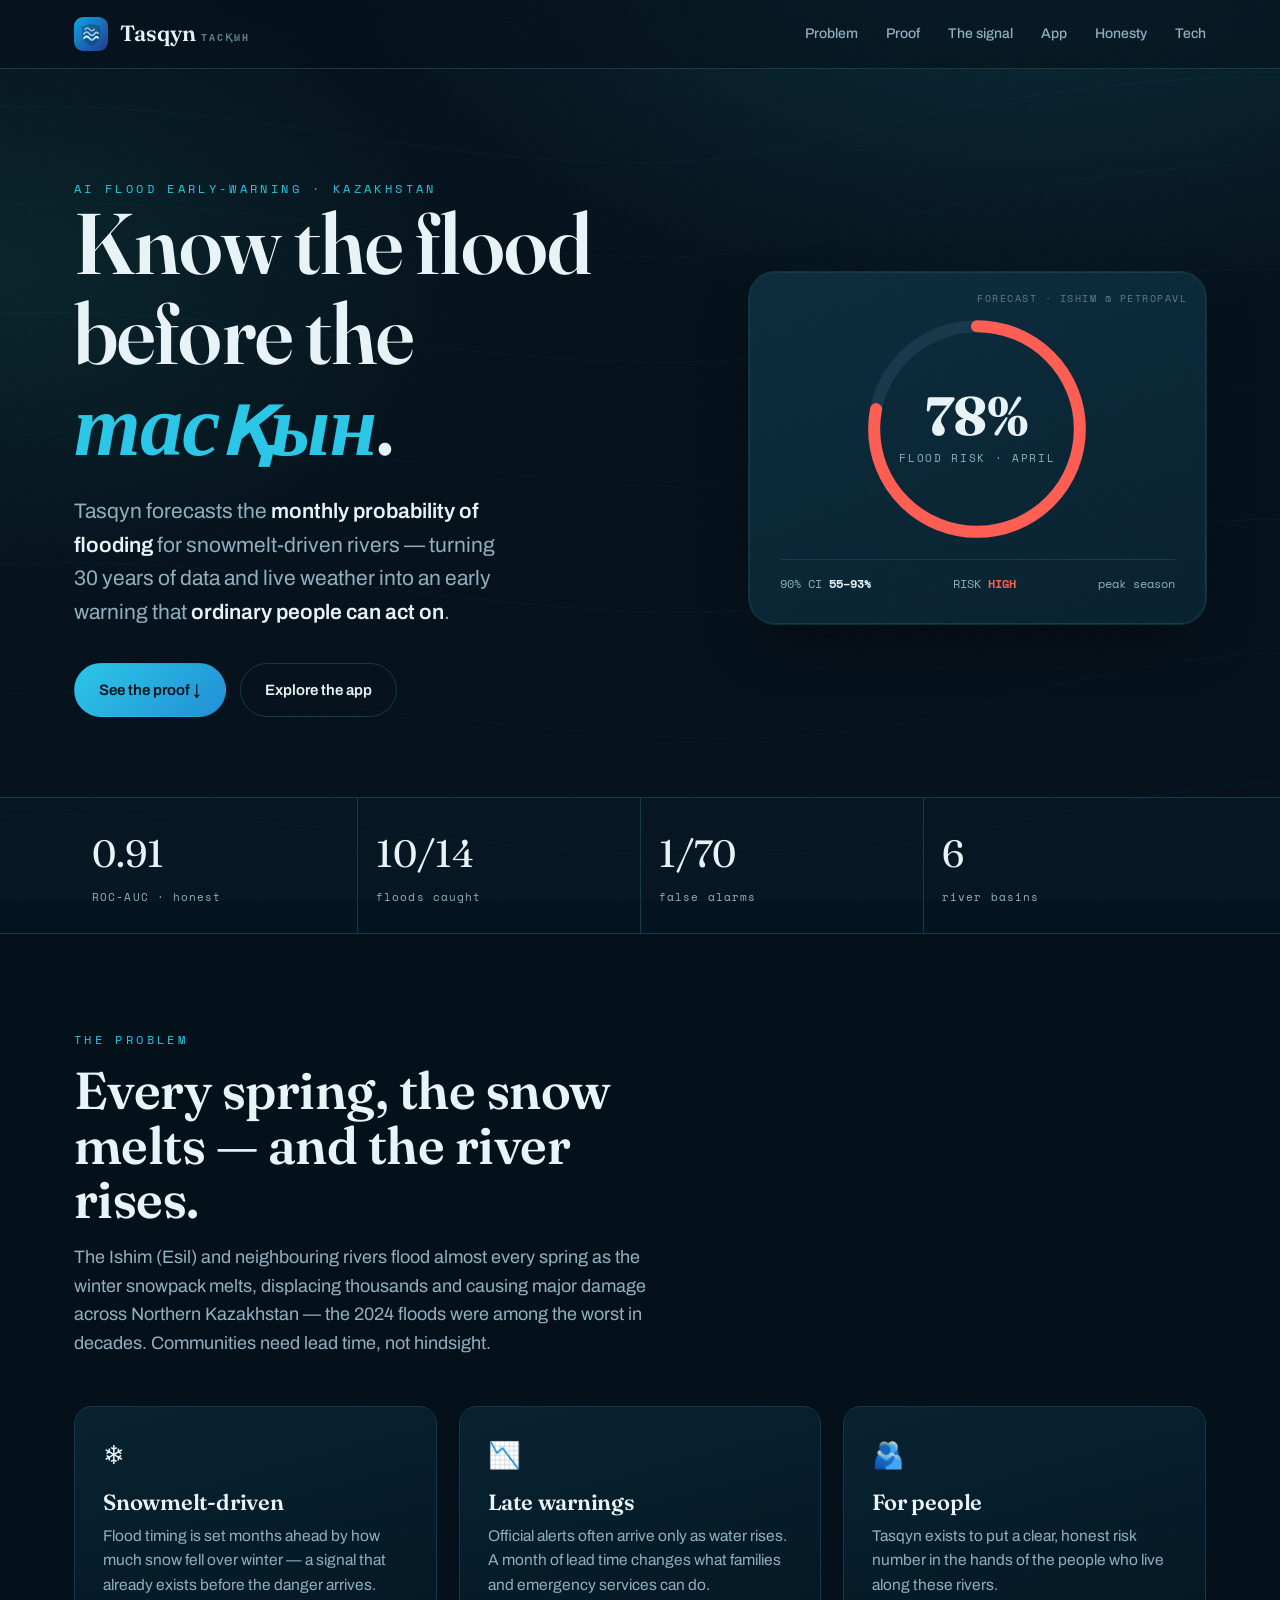
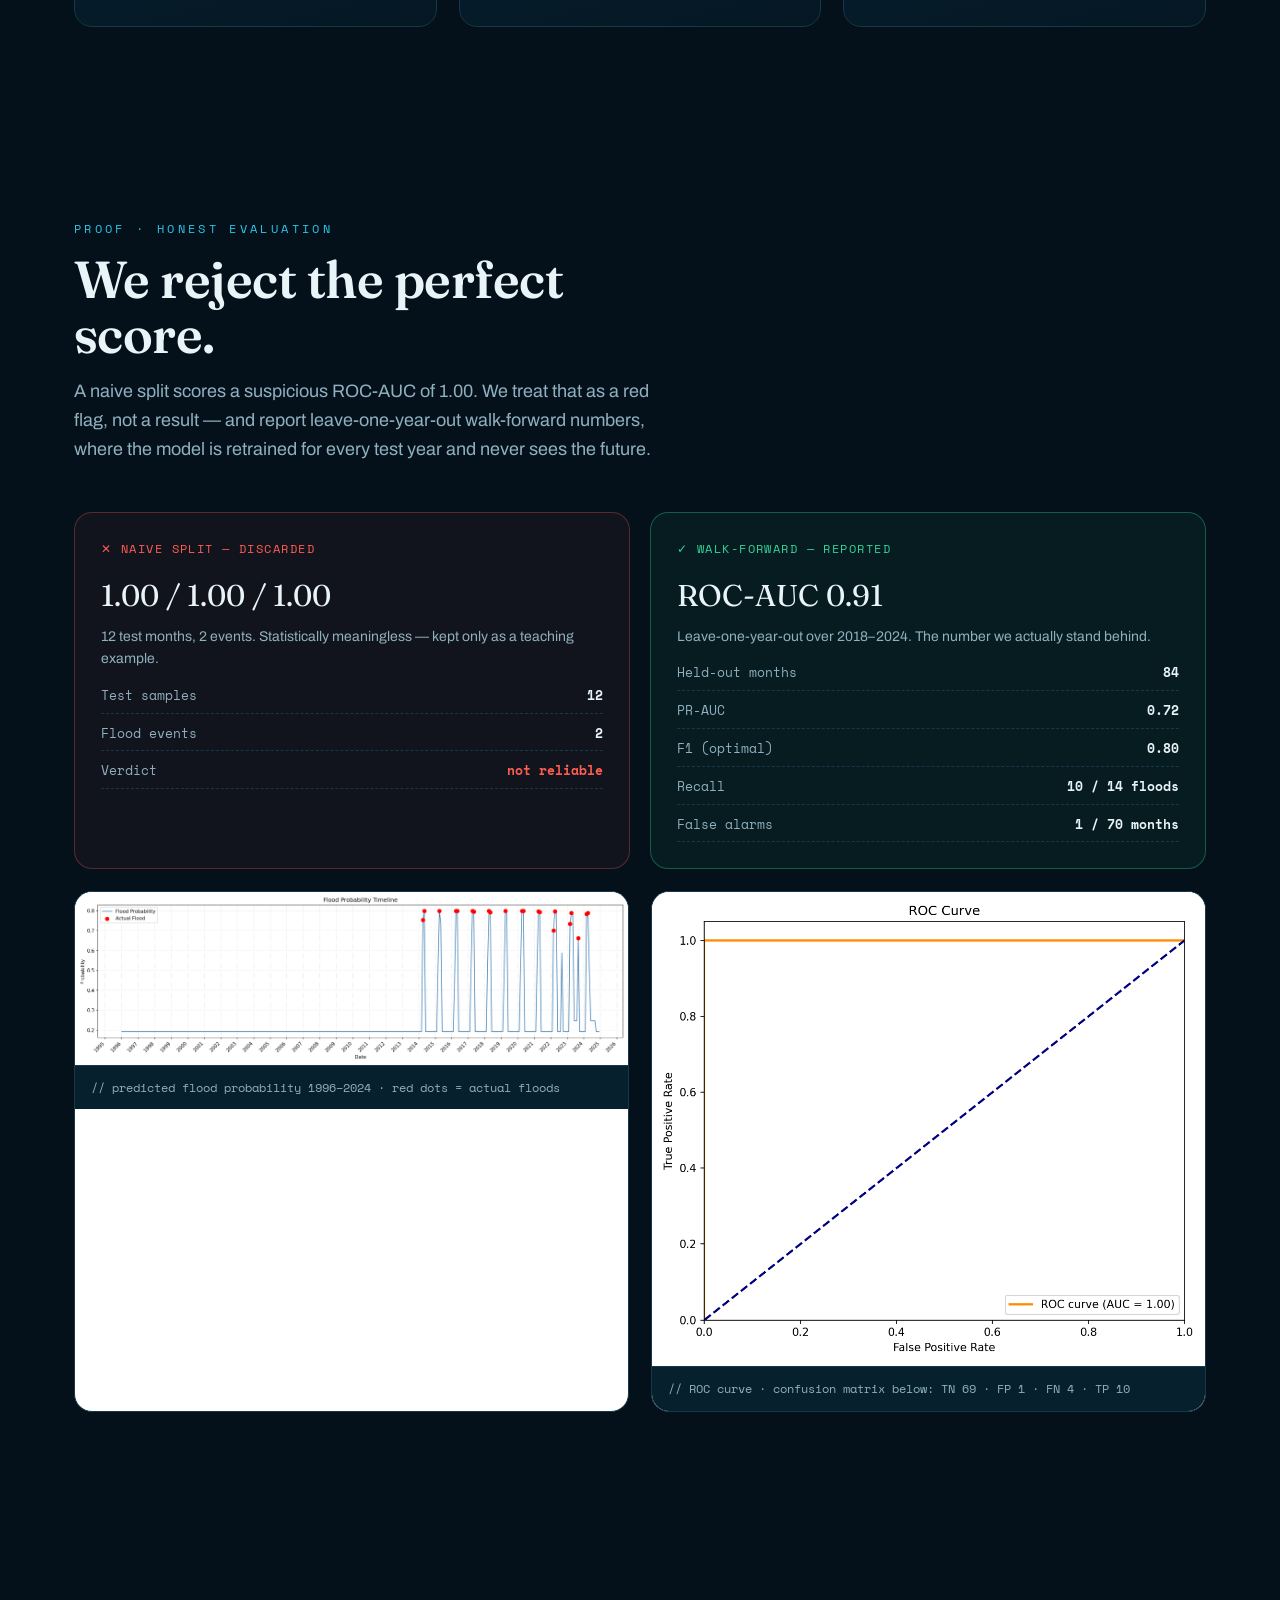
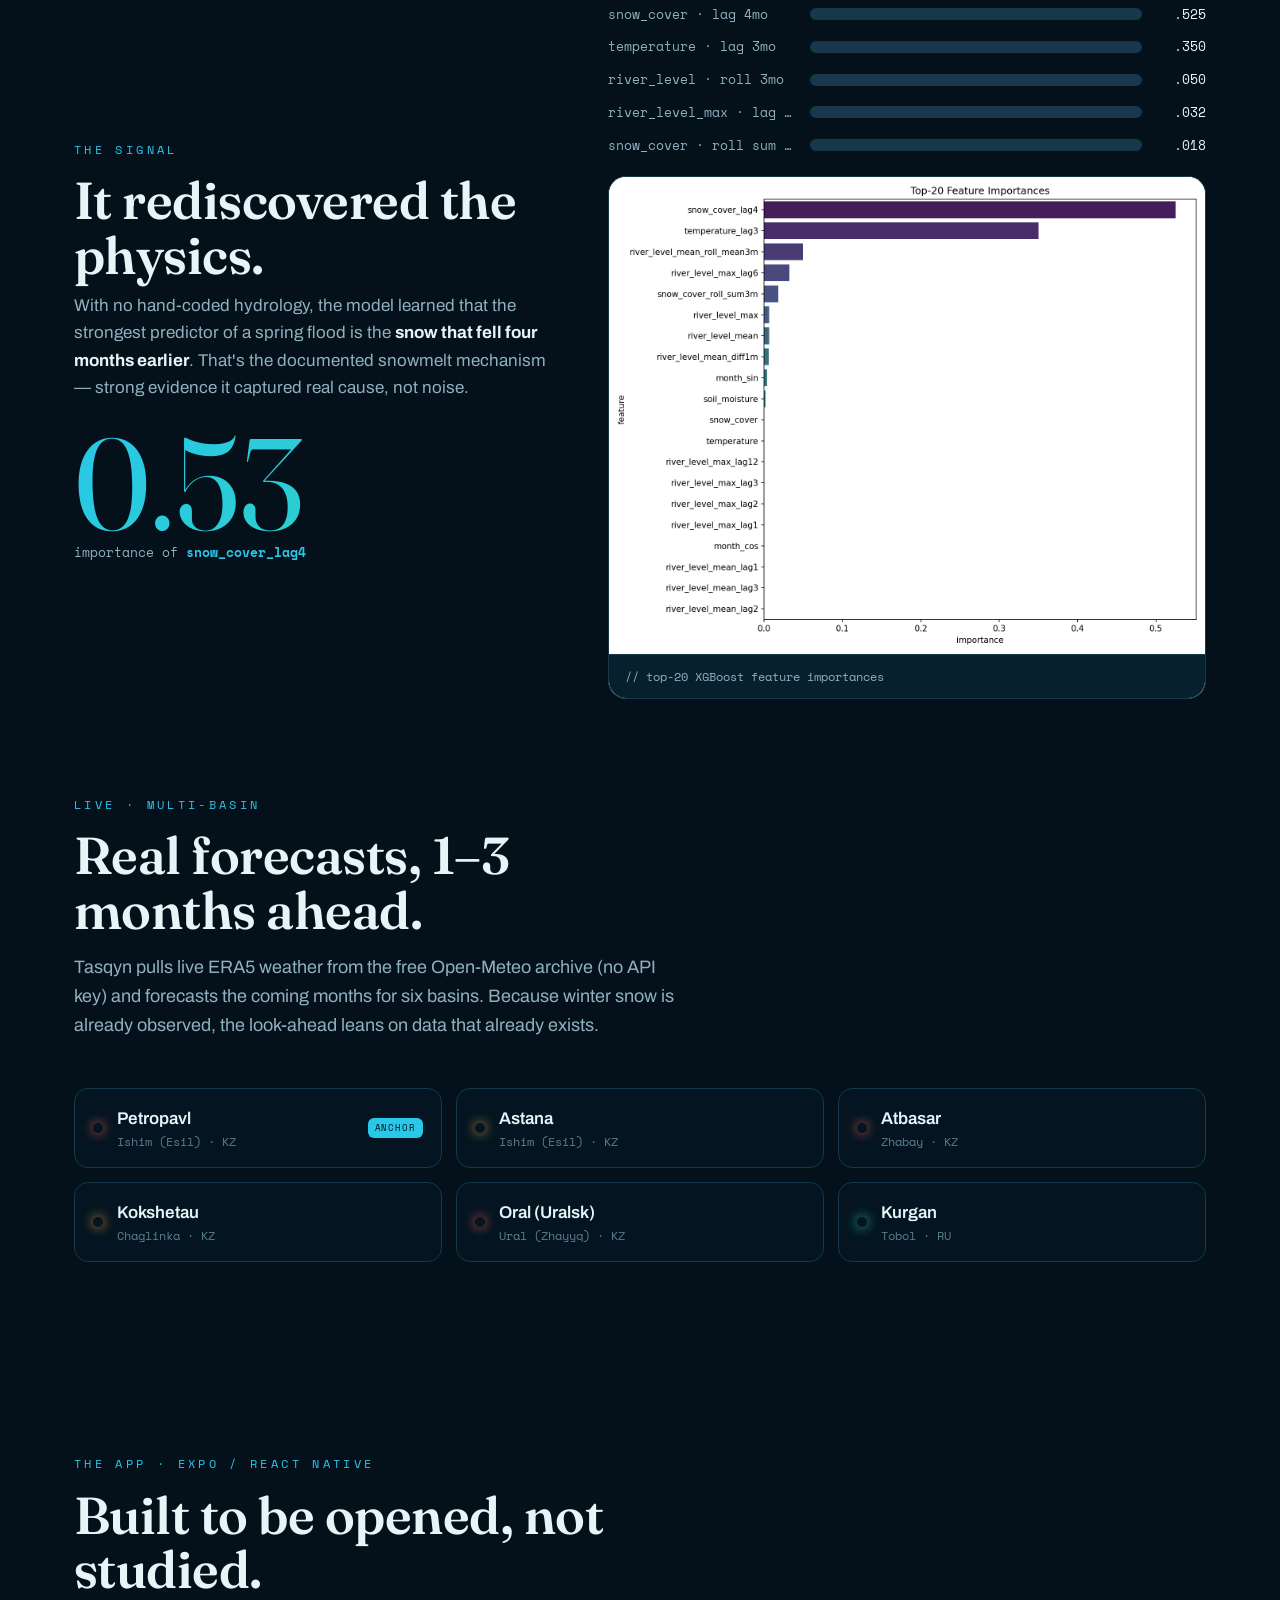
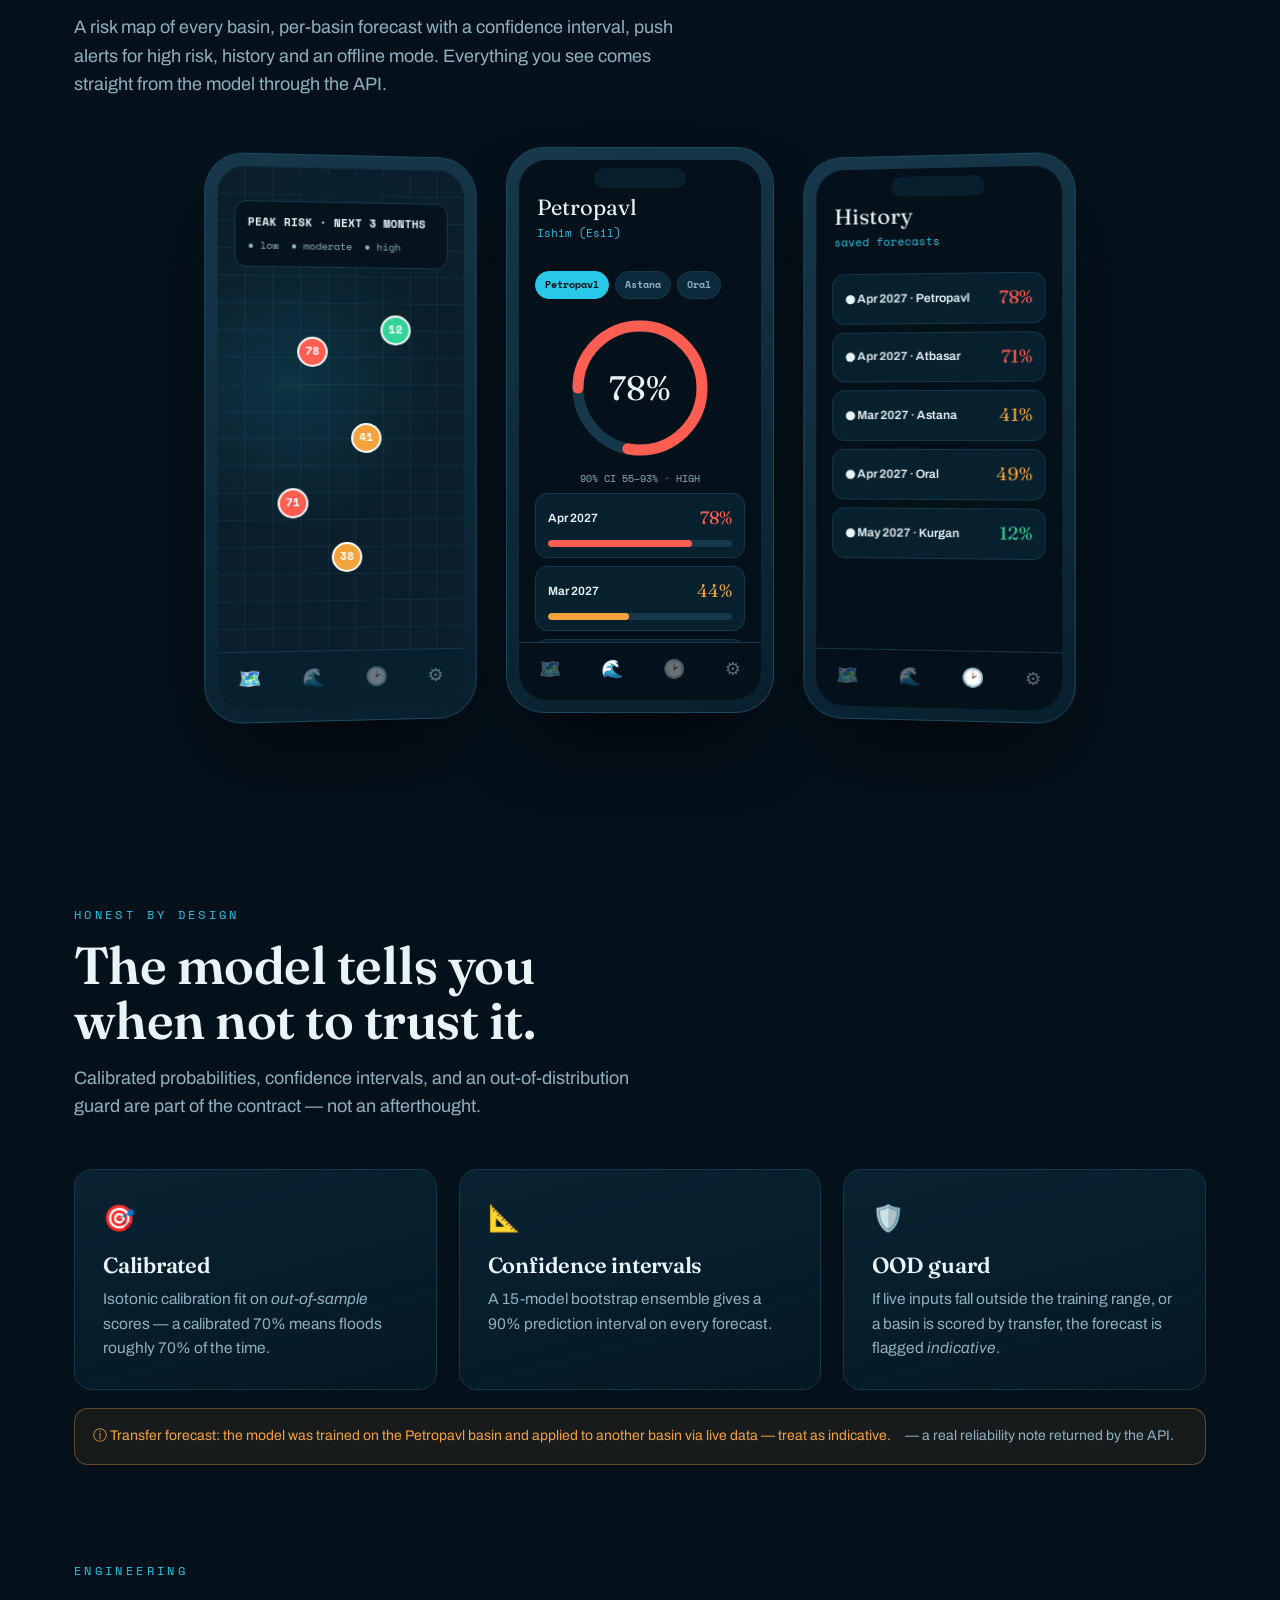
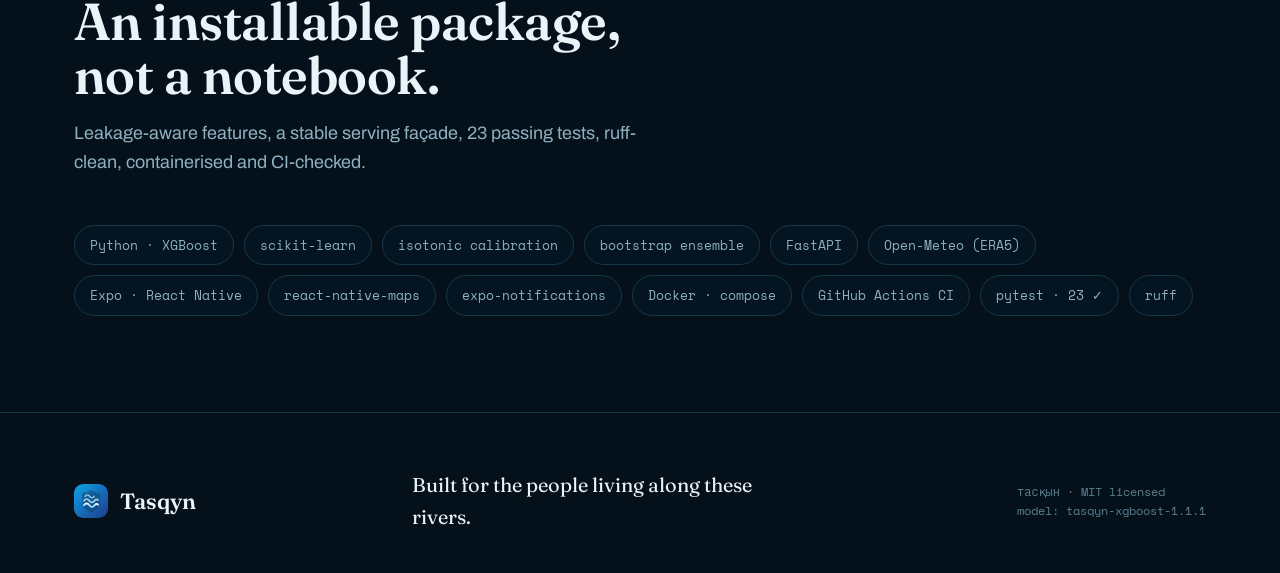
==== index.html @ 8bca9e4a "Add files via upload" ====
<!doctype html>
<html lang="en">
<head>
<meta charset="utf-8" />
<meta name="viewport" content="width=device-width, initial-scale=1" />
<title>Tasqyn — AI flood early-warning for Kazakhstan's rivers</title>
<meta name="description" content="Tasqyn forecasts monthly flood risk for snowmelt-driven rivers using XGBoost, calibrated probabilities and live Open-Meteo data. Honest validation: ROC-AUC 0.91." />
<link rel="icon" href="assets/icon.svg" />
<link rel="preconnect" href="https://fonts.googleapis.com" />
<link rel="preconnect" href="https://fonts.gstatic.com" crossorigin />
<link href="https://fonts.googleapis.com/css2?family=Fraunces:ital,opsz,wght@0,9..144,500;0,9..144,600;1,9..144,500&family=Archivo:wght@400;500;600;700&family=Space+Mono:wght@400;700&display=swap" rel="stylesheet" />
<link rel="stylesheet" href="styles.css" />
</head>
<body>

<!-- topographic contours -->
<div class="contours" aria-hidden="true">
  <svg viewBox="0 0 1440 900" preserveAspectRatio="xMidYMid slice">
    <path d="M-50 120 C 300 60, 600 220, 900 140 S 1500 60, 1500 120"/>
    <path d="M-50 220 C 320 150, 640 320, 940 230 S 1500 150, 1500 220"/>
    <path d="M-50 330 C 280 260, 660 430, 980 330 S 1500 270, 1500 330"/>
    <path d="M-50 450 C 360 380, 700 560, 1000 450 S 1500 390, 1500 450"/>
    <path d="M-50 580 C 300 510, 680 680, 1020 580 S 1500 520, 1500 580"/>
    <path d="M-50 710 C 340 640, 720 800, 1040 710 S 1500 650, 1500 710"/>
    <path d="M-50 830 C 320 770, 700 910, 1060 830 S 1500 780, 1500 830"/>
  </svg>
</div>

<!-- NAV -->
<nav>
  <div class="wrap">
    <div class="brand">
      <img class="mark" src="assets/icon.svg" alt="" />
      <span>Tasqyn <small>ТАСҚЫН</small></span>
    </div>
    <div class="navlinks">
      <a href="#problem">Problem</a>
      <a href="#proof">Proof</a>
      <a href="#physics">The signal</a>
      <a href="#app">App</a>
      <a href="#honest">Honesty</a>
      <a href="#tech">Tech</a>
    </div>
  </div>
</nav>

<!-- HERO -->
<header class="hero">
  <div class="wrap hero-grid">
    <div>
      <div class="eyebrow reveal">AI flood early-warning · Kazakhstan</div>
      <h1 class="reveal d1">Know the flood<br/>before the <span class="kz">тасқын</span>.</h1>
      <p class="lede reveal d2">Tasqyn forecasts the <b>monthly probability of flooding</b> for snowmelt-driven rivers — turning 30 years of data and live weather into an early warning that <b>ordinary people can act on</b>.</p>
      <div class="cta-row reveal d3">
        <a class="btn btn-primary" href="#proof">See the proof ↓</a>
        <a class="btn btn-ghost" href="#app">Explore the app</a>
      </div>
    </div>

    <!-- live instrument gauge -->
    <div class="gauge-card reveal d2">
      <span class="tag">FORECAST · ISHIM @ PETROPAVL</span>
      <div class="gauge" style="position:relative">
        <svg width="240" height="240" viewBox="0 0 280 280">
          <circle class="ringbg" cx="140" cy="140" r="120"/>
          <circle class="ringfg" id="heroRing" cx="140" cy="140" r="120"
                  stroke-dasharray="753.98" stroke-dashoffset="753.98"/>
        </svg>
        <div class="val">
          <b id="heroPct">0%</b>
          <span>FLOOD RISK · APRIL</span>
        </div>
      </div>
      <div class="gauge-meta">
        <span>90% CI <b>55–93%</b></span>
        <span>RISK <b style="color:var(--flood)">HIGH</b></span>
        <span>peak season</span>
      </div>
    </div>
  </div>
</header>

<!-- METRIC TICKER (real numbers from metrics_honest.json) -->
<div class="ticker">
  <div class="wrap">
    <div class="cell reveal"><div class="num">0.91</div><div class="lbl">ROC-AUC · honest</div></div>
    <div class="cell reveal d1"><div class="num">10/14</div><div class="lbl">floods caught</div></div>
    <div class="cell reveal d2"><div class="num">1/70</div><div class="lbl">false alarms</div></div>
    <div class="cell reveal d3"><div class="num">6</div><div class="lbl">river basins</div></div>
  </div>
</div>

<!-- PROBLEM -->
<section id="problem">
  <div class="wrap">
    <div class="section-head reveal">
      <div class="eyebrow">The problem</div>
      <h2>Every spring, the snow melts — and the river rises.</h2>
      <p>The Ishim (Esil) and neighbouring rivers flood almost every spring as the winter snowpack melts, displacing thousands and causing major damage across Northern Kazakhstan — the 2024 floods were among the worst in decades. Communities need lead time, not hindsight.</p>
    </div>
    <div class="cards cols-3">
      <div class="card reveal"><span class="ic">❄️</span><h3>Snowmelt-driven</h3><p>Flood timing is set months ahead by how much snow fell over winter — a signal that already exists before the danger arrives.</p></div>
      <div class="card reveal d1"><span class="ic">📉</span><h3>Late warnings</h3><p>Official alerts often arrive only as water rises. A month of lead time changes what families and emergency services can do.</p></div>
      <div class="card reveal d2"><span class="ic">🫂</span><h3>For people</h3><p>Tasqyn exists to put a clear, honest risk number in the hands of the people who live along these rivers.</p></div>
    </div>
  </div>
</section>

<!-- PROOF -->
<section id="proof">
  <div class="wrap">
    <div class="section-head reveal">
      <div class="eyebrow">Proof · honest evaluation</div>
      <h2>We reject the perfect score.</h2>
      <p>A naive split scores a suspicious ROC-AUC of 1.00. We treat that as a red flag, not a result — and report leave-one-year-out walk-forward numbers, where the model is retrained for every test year and never sees the future.</p>
    </div>

    <div class="split reveal">
      <div class="verdict bad">
        <div class="h">✕ Naive split — discarded</div>
        <div class="big">1.00 / 1.00 / 1.00</div>
        <p style="color:var(--muted);font-size:14px">12 test months, 2 events. Statistically meaningless — kept only as a teaching example.</p>
        <ul>
          <li>Test samples <b>12</b></li>
          <li>Flood events <b>2</b></li>
          <li>Verdict <b style="color:var(--flood)">not reliable</b></li>
        </ul>
      </div>
      <div class="verdict good">
        <div class="h">✓ Walk-forward — reported</div>
        <div class="big">ROC-AUC 0.91</div>
        <p style="color:var(--muted);font-size:14px">Leave-one-year-out over 2018–2024. The number we actually stand behind.</p>
        <ul>
          <li>Held-out months <b>84</b></li>
          <li>PR-AUC <b>0.72</b></li>
          <li>F1 (optimal) <b>0.80</b></li>
          <li>Recall <b>10 / 14 floods</b></li>
          <li>False alarms <b>1 / 70 months</b></li>
        </ul>
      </div>
    </div>

    <div class="cards cols-2 reveal" style="margin-top:22px">
      <div class="figure">
        <img src="assets/timeline_probability.png" alt="Predicted flood probability over time with actual events" />
        <div class="cap">// predicted flood probability 1996–2024 · red dots = actual floods</div>
      </div>
      <div class="figure">
        <img src="assets/naive_roc_curve.png" alt="ROC curve" />
        <div class="cap">// ROC curve · confusion matrix below: TN 69 · FP 1 · FN 4 · TP 10</div>
      </div>
    </div>
  </div>
</section>

<!-- PHYSICS -->
<section id="physics">
  <div class="wrap physics">
    <div class="reveal">
      <div class="eyebrow">The signal</div>
      <h2 style="font-size:clamp(30px,4.5vw,52px);margin:14px 0 10px">It rediscovered the physics.</h2>
      <p style="color:var(--muted)">With no hand-coded hydrology, the model learned that the strongest predictor of a spring flood is the <b style="color:var(--ink)">snow that fell four months earlier</b>. That's the documented snowmelt mechanism — strong evidence it captured real cause, not noise.</p>
      <div class="bigstat" style="margin-top:24px">0.53</div>
      <div class="mono" style="color:var(--muted);font-size:13px">importance of <b style="color:var(--cyan)">snow_cover_lag4</b></div>
    </div>
    <div class="bars reveal d1">
      <div class="bar"><span class="name">snow_cover · lag 4mo</span><span class="track"><i class="fill" data-w="100"></i></span><span class="pct">.525</span></div>
      <div class="bar"><span class="name">temperature · lag 3mo</span><span class="track"><i class="fill" data-w="67"></i></span><span class="pct">.350</span></div>
      <div class="bar"><span class="name">river_level · roll 3mo</span><span class="track"><i class="fill" data-w="10"></i></span><span class="pct">.050</span></div>
      <div class="bar"><span class="name">river_level_max · lag 6mo</span><span class="track"><i class="fill" data-w="6"></i></span><span class="pct">.032</span></div>
      <div class="bar"><span class="name">snow_cover · roll sum 3mo</span><span class="track"><i class="fill" data-w="4"></i></span><span class="pct">.018</span></div>
      <div class="figure" style="margin-top:8px">
        <img src="assets/feature_importance.png" alt="Feature importance ranking" />
        <div class="cap">// top-20 XGBoost feature importances</div>
      </div>
    </div>
  </div>
</section>

<!-- LIVE + BASINS -->
<section id="basins" style="padding-top:0">
  <div class="wrap">
    <div class="section-head reveal">
      <div class="eyebrow">Live · multi-basin</div>
      <h2>Real forecasts, 1–3 months ahead.</h2>
      <p>Tasqyn pulls live ERA5 weather from the free Open-Meteo archive (no API key) and forecasts the coming months for six basins. Because winter snow is already observed, the look-ahead leans on data that already exists.</p>
    </div>
    <div class="basins reveal">
      <div class="basin"><span class="dot" style="color:var(--flood)"></span><div><div class="nm">Petropavl</div><div class="rv">Ishim (Esil) · KZ</div></div><span class="badge-anchor">ANCHOR</span></div>
      <div class="basin"><span class="dot" style="color:var(--amber)"></span><div><div class="nm">Astana</div><div class="rv">Ishim (Esil) · KZ</div></div></div>
      <div class="basin"><span class="dot" style="color:var(--flood)"></span><div><div class="nm">Atbasar</div><div class="rv">Zhabay · KZ</div></div></div>
      <div class="basin"><span class="dot" style="color:var(--amber)"></span><div><div class="nm">Kokshetau</div><div class="rv">Chaglinka · KZ</div></div></div>
      <div class="basin"><span class="dot" style="color:var(--flood)"></span><div><div class="nm">Oral (Uralsk)</div><div class="rv">Ural (Zhayyq) · KZ</div></div></div>
      <div class="basin"><span class="dot" style="color:var(--safe)"></span><div><div class="nm">Kurgan</div><div class="rv">Tobol · RU</div></div></div>
    </div>
  </div>
</section>

<!-- APP -->
<section id="app">
  <div class="wrap">
    <div class="section-head reveal">
      <div class="eyebrow">The app · Expo / React Native</div>
      <h2>Built to be opened, not studied.</h2>
      <p>A risk map of every basin, per-basin forecast with a confidence interval, push alerts for high risk, history and an offline mode. Everything you see comes straight from the model through the API.</p>
    </div>

    <div class="phones reveal">
      <!-- MAP -->
      <div class="phone"><div class="screen"><div class="notch"></div>
        <div class="map-mock">
          <span class="pin" style="left:38%;top:34%;background:var(--flood)">78</span>
          <span class="pin" style="left:60%;top:50%;background:var(--amber)">41</span>
          <span class="pin" style="left:30%;top:62%;background:var(--flood)">71</span>
          <span class="pin" style="left:72%;top:30%;background:var(--safe)">12</span>
          <span class="pin" style="left:52%;top:72%;background:var(--amber)">38</span>
        </div>
        <div style="position:absolute;top:34px;left:16px;right:16px;background:rgba(4,16,26,.82);border:1px solid var(--line);border-radius:12px;padding:12px;z-index:3">
          <div class="mono" style="font-size:11px;font-weight:700">PEAK RISK · NEXT 3 MONTHS</div>
          <div class="mono" style="font-size:10px;color:var(--muted);margin-top:6px">● low&nbsp;&nbsp;● moderate&nbsp;&nbsp;● high</div>
        </div>
        <div class="tabbar" style="background:var(--deep);position:absolute;bottom:0;left:0;right:0;z-index:4"><span class="on">🗺️</span><span>🌊</span><span>🕑</span><span>⚙️</span></div>
      </div></div>

      <!-- FORECAST -->
      <div class="phone"><div class="screen"><div class="notch"></div>
        <div class="s-head"><div class="s-title">Petropavl</div><div class="s-sub">Ishim (Esil)</div></div>
        <div class="s-body">
          <div class="mini-pill"><b class="on">Petropavl</b><b>Astana</b><b>Oral</b></div>
          <div class="mini-gauge" style="position:relative">
            <svg width="150" height="150" viewBox="0 0 150 150">
              <circle cx="75" cy="75" r="62" fill="none" stroke="#16384a" stroke-width="11"/>
              <circle cx="75" cy="75" r="62" fill="none" stroke="var(--flood)" stroke-width="11" stroke-linecap="round"
                      stroke-dasharray="389.6" stroke-dashoffset="85.7" transform="rotate(-90 75 75)"/>
            </svg>
            <div class="v">78%</div>
          </div>
          <div class="mono" style="text-align:center;font-size:10px;color:var(--muted);margin-bottom:6px">90% CI 55–93% · HIGH</div>
          <div class="fcast"><div class="top"><span class="mon">Apr 2027</span><span class="p" style="color:var(--flood)">78%</span></div><div class="tr"><div class="fl" style="width:78%;background:var(--flood)"></div></div></div>
          <div class="fcast"><div class="top"><span class="mon">Mar 2027</span><span class="p" style="color:var(--amber)">44%</span></div><div class="tr"><div class="fl" style="width:44%;background:var(--amber)"></div></div></div>
          <div class="fcast"><div class="top"><span class="mon">May 2027</span><span class="p" style="color:var(--amber)">36%</span></div><div class="tr"><div class="fl" style="width:36%;background:var(--amber)"></div></div></div>
        </div>
        <div class="tabbar"><span>🗺️</span><span class="on">🌊</span><span>🕑</span><span>⚙️</span></div>
      </div></div>

      <!-- HISTORY -->
      <div class="phone"><div class="screen"><div class="notch"></div>
        <div class="s-head"><div class="s-title">History</div><div class="s-sub">saved forecasts</div></div>
        <div class="s-body">
          <div class="fcast"><div class="top"><span class="mon">● Apr 2027 · Petropavl</span><span class="p" style="color:var(--flood)">78%</span></div></div>
          <div class="fcast"><div class="top"><span class="mon">● Apr 2027 · Atbasar</span><span class="p" style="color:var(--flood)">71%</span></div></div>
          <div class="fcast"><div class="top"><span class="mon">● Mar 2027 · Astana</span><span class="p" style="color:var(--amber)">41%</span></div></div>
          <div class="fcast"><div class="top"><span class="mon">● Apr 2027 · Oral</span><span class="p" style="color:var(--amber)">49%</span></div></div>
          <div class="fcast"><div class="top"><span class="mon">● May 2027 · Kurgan</span><span class="p" style="color:var(--safe)">12%</span></div></div>
        </div>
        <div class="tabbar"><span>🗺️</span><span>🌊</span><span class="on">🕑</span><span>⚙️</span></div>
      </div></div>
    </div>
  </div>
</section>

<!-- HONEST BY DESIGN -->
<section id="honest">
  <div class="wrap">
    <div class="section-head reveal">
      <div class="eyebrow">Honest by design</div>
      <h2>The model tells you when not to trust it.</h2>
      <p>Calibrated probabilities, confidence intervals, and an out-of-distribution guard are part of the contract — not an afterthought.</p>
    </div>
    <div class="cards cols-3">
      <div class="card reveal"><span class="ic">🎯</span><h3>Calibrated</h3><p>Isotonic calibration fit on <i>out-of-sample</i> scores — a calibrated 70% means floods roughly 70% of the time.</p></div>
      <div class="card reveal d1"><span class="ic">📐</span><h3>Confidence intervals</h3><p>A 15-model bootstrap ensemble gives a 90% prediction interval on every forecast.</p></div>
      <div class="card reveal d2"><span class="ic">🛡️</span><h3>OOD guard</h3><p>If live inputs fall outside the training range, or a basin is scored by transfer, the forecast is flagged <i>indicative</i>.</p></div>
    </div>
    <div class="honest-banner reveal">ⓘ Transfer forecast: the model was trained on the Petropavl basin and applied to another basin via live data — treat as indicative. <span style="color:var(--muted)">— a real reliability note returned by the API.</span></div>
  </div>
</section>

<!-- TECH -->
<section id="tech" style="padding-top:0">
  <div class="wrap">
    <div class="section-head reveal">
      <div class="eyebrow">Engineering</div>
      <h2>An installable package, not a notebook.</h2>
      <p>Leakage-aware features, a stable serving façade, 23 passing tests, ruff-clean, containerised and CI-checked.</p>
    </div>
    <div class="stack reveal">
      <span class="chip">Python · XGBoost</span>
      <span class="chip">scikit-learn</span>
      <span class="chip">isotonic calibration</span>
      <span class="chip">bootstrap ensemble</span>
      <span class="chip">FastAPI</span>
      <span class="chip">Open-Meteo (ERA5)</span>
      <span class="chip">Expo · React Native</span>
      <span class="chip">react-native-maps</span>
      <span class="chip">expo-notifications</span>
      <span class="chip">Docker · compose</span>
      <span class="chip">GitHub Actions CI</span>
      <span class="chip">pytest · 23 ✓</span>
      <span class="chip">ruff</span>
    </div>
  </div>
</section>

<footer>
  <div class="wrap">
    <div class="brand"><img class="mark" src="assets/icon.svg" alt=""/><span>Tasqyn</span></div>
    <div class="tagline">Built for the people living along these rivers.</div>
    <div class="meta">тасқын · MIT licensed<br/>model: tasqyn-xgboost-1.1.1</div>
  </div>
</footer>

<script src="app.js"></script>
</body>
</html>
---- styles.css ----
/* ============================================================
   Tasqyn — showcase site
   Aesthetic: hydrographic / scientific-editorial, deep-water dark.
   Motif: topographic contour lines, grain, gauge instrumentation.
   Type: Fraunces (display) · Archivo (body) · Space Mono (data).
   ============================================================ */

:root {
  --abyss: #04101a;
  --deep: #07202e;
  --deep-2: #0b2b3c;
  --ink: #e9f4f8;
  --muted: #8fb0bf;
  --faint: #5b7e8d;
  --line: #16384a;
  --cyan: #29c7e8;
  --teal: #2dd4bf;
  --amber: #f4a23b;
  --flood: #ff5d52;
  --safe: #34d399;
  --glow: 0 0 0 1px rgba(41,199,232,.18), 0 24px 60px -20px rgba(0,0,0,.7);

  --maxw: 1180px;
  --r: 18px;
  --ease: cubic-bezier(.16, 1, .3, 1);
}

* { box-sizing: border-box; margin: 0; padding: 0; }

html { scroll-behavior: smooth; }

body {
  background: var(--abyss);
  color: var(--ink);
  font-family: 'Archivo', system-ui, sans-serif;
  font-size: 17px;
  line-height: 1.6;
  -webkit-font-smoothing: antialiased;
  overflow-x: hidden;
  position: relative;
}

/* Grain overlay */
body::after {
  content: "";
  position: fixed;
  inset: 0;
  pointer-events: none;
  z-index: 9999;
  opacity: .035;
  background-image: url("data:image/svg+xml,%3Csvg xmlns='http://www.w3.org/2000/svg' width='120' height='120'%3E%3Cfilter id='n'%3E%3CfeTurbulence type='fractalNoise' baseFrequency='.9' numOctaves='3'/%3E%3C/filter%3E%3Crect width='100%25' height='100%25' filter='url(%23n)'/%3E%3C/svg%3E");
}

/* Topographic contour background */
.contours {
  position: fixed;
  inset: 0;
  z-index: -1;
  pointer-events: none;
  background:
    radial-gradient(1200px 700px at 80% -10%, rgba(41,199,232,.16), transparent 60%),
    radial-gradient(900px 600px at 0% 30%, rgba(45,212,191,.10), transparent 55%),
    var(--abyss);
}
.contours svg { position: absolute; inset: 0; width: 100%; height: 100%; opacity: .5; }
.contours path { fill: none; stroke: rgba(41,199,232,.10); stroke-width: 1; }
.contours path:nth-child(even){ stroke: rgba(45,212,191,.07); }

h1, h2, h3, .display {
  font-family: 'Fraunces', Georgia, serif;
  font-weight: 600;
  letter-spacing: -.01em;
  line-height: 1.05;
}
.mono { font-family: 'Space Mono', ui-monospace, monospace; }

a { color: var(--cyan); text-decoration: none; }
img { max-width: 100%; display: block; }

.wrap { max-width: var(--maxw); margin: 0 auto; padding: 0 24px; }
.eyebrow {
  font-family: 'Space Mono', monospace;
  font-size: 12px; letter-spacing: .28em; text-transform: uppercase;
  color: var(--cyan);
}

/* ---------------- NAV ---------------- */
nav {
  position: sticky; top: 0; z-index: 100;
  backdrop-filter: blur(14px);
  background: rgba(4,16,26,.6);
  border-bottom: 1px solid var(--line);
}
nav .wrap { display: flex; align-items: center; justify-content: space-between; height: 68px; }
.brand { display: flex; align-items: center; gap: 12px; font-family: 'Fraunces', serif; font-size: 22px; font-weight: 600; }
.brand .mark { width: 34px; height: 34px; border-radius: 9px; }
.brand small { font-family: 'Space Mono', monospace; font-size: 10px; color: var(--faint); letter-spacing: .2em; }
.navlinks { display: flex; gap: 28px; }
.navlinks a { color: var(--muted); font-size: 14px; font-weight: 500; transition: color .2s; }
.navlinks a:hover { color: var(--ink); }
@media (max-width: 820px){ .navlinks { display: none; } }

/* ---------------- HERO ---------------- */
.hero { padding: 110px 0 80px; position: relative; }
.hero-grid { display: grid; grid-template-columns: 1.15fr .85fr; gap: 56px; align-items: center; }
@media (max-width: 920px){ .hero-grid { grid-template-columns: 1fr; gap: 40px; } }

.hero h1 { font-size: clamp(42px, 7vw, 86px); }
.hero h1 .kz { font-style: italic; color: var(--cyan); }
.hero .lede { color: var(--muted); font-size: clamp(17px, 2.2vw, 21px); max-width: 36ch; margin: 26px 0 34px; }
.hero .lede b { color: var(--ink); font-weight: 600; }

.cta-row { display: flex; gap: 14px; flex-wrap: wrap; }
.btn {
  display: inline-flex; align-items: center; gap: 9px;
  padding: 14px 24px; border-radius: 999px; font-weight: 600; font-size: 15px;
  border: 1px solid transparent; transition: transform .2s var(--ease), box-shadow .2s;
}
.btn-primary { background: linear-gradient(135deg, var(--cyan), #1f8fd6); color: #03121a; }
.btn-primary:hover { transform: translateY(-2px); box-shadow: 0 14px 30px -12px var(--cyan); }
.btn-ghost { border-color: var(--line); color: var(--ink); }
.btn-ghost:hover { border-color: var(--cyan); transform: translateY(-2px); }

/* Hero gauge instrument */
.gauge-card {
  background: linear-gradient(160deg, var(--deep-2), var(--deep));
  border: 1px solid var(--line); border-radius: 26px; padding: 30px;
  box-shadow: var(--glow); position: relative; overflow: hidden;
}
.gauge-card .tag { position: absolute; top: 18px; right: 18px; font-family: 'Space Mono', monospace; font-size: 10px; color: var(--faint); letter-spacing: .15em; }
.gauge { display: grid; place-items: center; margin: 6px auto 10px; }
.gauge svg { transform: rotate(-90deg); }
.gauge .ringbg { fill: none; stroke: var(--line); stroke-width: 14; }
.gauge .ringfg { fill: none; stroke: var(--flood); stroke-width: 14; stroke-linecap: round; transition: stroke-dashoffset 1.8s var(--ease); }
.gauge .val { position: absolute; text-align: center; }
.gauge .val b { font-family: 'Fraunces', serif; font-size: 54px; display: block; line-height: 1; }
.gauge .val span { font-family: 'Space Mono', monospace; font-size: 11px; color: var(--muted); letter-spacing: .15em; }
.gauge-meta { display: flex; justify-content: space-between; font-family: 'Space Mono', monospace; font-size: 12px; color: var(--muted); border-top: 1px solid var(--line); padding-top: 14px; }
.gauge-meta b { color: var(--ink); }

/* ---------------- metric ticker ---------------- */
.ticker { border-block: 1px solid var(--line); background: rgba(7,32,46,.4); }
.ticker .wrap { display: grid; grid-template-columns: repeat(4, 1fr); }
.ticker .cell { padding: 26px 18px; border-left: 1px solid var(--line); }
.ticker .cell:first-child { border-left: none; }
.ticker .num { font-family: 'Fraunces', serif; font-size: 38px; }
.ticker .lbl { font-family: 'Space Mono', monospace; font-size: 11px; color: var(--muted); letter-spacing: .1em; margin-top: 4px; }
@media (max-width: 720px){ .ticker .wrap { grid-template-columns: repeat(2,1fr); } .ticker .cell:nth-child(odd){ border-left:none; } }

/* ---------------- sections ---------------- */
section { padding: 96px 0; position: relative; }
.section-head { max-width: 60ch; margin-bottom: 48px; }
.section-head h2 { font-size: clamp(30px, 4.5vw, 52px); margin: 14px 0 16px; }
.section-head p { color: var(--muted); font-size: 18px; }

.cards { display: grid; gap: 22px; }
.cols-2 { grid-template-columns: 1fr 1fr; }
.cols-3 { grid-template-columns: repeat(3,1fr); }
@media (max-width: 860px){ .cols-2, .cols-3 { grid-template-columns: 1fr; } }

.card {
  background: linear-gradient(165deg, rgba(11,43,60,.7), rgba(7,32,46,.5));
  border: 1px solid var(--line); border-radius: var(--r); padding: 28px;
  transition: transform .3s var(--ease), border-color .3s;
}
.card:hover { transform: translateY(-4px); border-color: rgba(41,199,232,.4); }
.card h3 { font-size: 22px; margin-bottom: 10px; }
.card p { color: var(--muted); font-size: 15.5px; }
.card .ic { font-size: 26px; margin-bottom: 14px; display: block; }

/* honest split */
.split { display: grid; grid-template-columns: 1fr 1fr; gap: 20px; }
@media (max-width: 760px){ .split { grid-template-columns: 1fr; } }
.verdict { border-radius: var(--r); padding: 26px; border: 1px solid var(--line); }
.verdict.bad { background: rgba(255,93,82,.06); border-color: rgba(255,93,82,.3); }
.verdict.good { background: rgba(52,211,153,.06); border-color: rgba(52,211,153,.35); }
.verdict .h { font-family: 'Space Mono', monospace; font-size: 12px; letter-spacing: .12em; text-transform: uppercase; margin-bottom: 14px; }
.verdict.bad .h { color: var(--flood); }
.verdict.good .h { color: var(--safe); }
.verdict .big { font-family: 'Fraunces', serif; font-size: 30px; margin-bottom: 6px; }
.verdict ul { list-style: none; margin-top: 14px; display: grid; gap: 9px; }
.verdict li { display: flex; justify-content: space-between; font-family: 'Space Mono', monospace; font-size: 13px; color: var(--muted); border-bottom: 1px dashed var(--line); padding-bottom: 7px; }
.verdict li b { color: var(--ink); }

/* figure */
.figure { border: 1px solid var(--line); border-radius: var(--r); overflow: hidden; background: #fff; }
.figure img { width: 100%; }
.figure .cap { background: var(--deep); color: var(--muted); font-family: 'Space Mono', monospace; font-size: 12px; padding: 12px 16px; border-top: 1px solid var(--line); }

/* physics highlight */
.physics { display: grid; grid-template-columns: .9fr 1.1fr; gap: 44px; align-items: center; }
@media (max-width: 880px){ .physics { grid-template-columns: 1fr; } }
.bigstat { font-family: 'Fraunces', serif; font-size: clamp(60px, 12vw, 130px); line-height: .9; background: linear-gradient(135deg, var(--cyan), var(--teal)); -webkit-background-clip: text; background-clip: text; color: transparent; }
.bars { display: grid; gap: 12px; }
.bar { display: grid; grid-template-columns: 190px 1fr 52px; align-items: center; gap: 12px; font-family: 'Space Mono', monospace; font-size: 13px; }
.bar .track { height: 12px; background: var(--line); border-radius: 6px; overflow: hidden; }
.bar .fill { height: 100%; border-radius: 6px; background: linear-gradient(90deg, var(--cyan), var(--teal)); width: 0; transition: width 1.4s var(--ease); }
.bar .name { color: var(--muted); white-space: nowrap; overflow: hidden; text-overflow: ellipsis; }
.bar .pct { text-align: right; color: var(--ink); }
@media (max-width:520px){ .bar{ grid-template-columns: 130px 1fr 44px; } }

/* basins */
.basins { display: grid; grid-template-columns: repeat(3,1fr); gap: 14px; }
@media (max-width: 860px){ .basins { grid-template-columns: 1fr 1fr; } }
@media (max-width: 540px){ .basins { grid-template-columns: 1fr; } }
.basin { display: flex; align-items: center; gap: 14px; padding: 16px 18px; border: 1px solid var(--line); border-radius: 14px; background: rgba(7,32,46,.4); }
.basin .dot { width: 10px; height: 10px; border-radius: 50%; box-shadow: 0 0 12px currentColor; }
.basin .nm { font-weight: 600; }
.basin .rv { font-family: 'Space Mono', monospace; font-size: 12px; color: var(--faint); }
.badge-anchor { margin-left: auto; font-family: 'Space Mono', monospace; font-size: 9px; letter-spacing: .1em; color: var(--abyss); background: var(--cyan); padding: 3px 7px; border-radius: 6px; }

/* phones */
.phones { display: flex; gap: 30px; justify-content: center; flex-wrap: wrap; perspective: 1600px; }
.phone {
  width: 268px; flex: 0 0 auto; border-radius: 38px; padding: 12px;
  background: linear-gradient(160deg, #16384a, #08202e); border: 1px solid #1d4a60;
  box-shadow: 0 40px 80px -30px rgba(0,0,0,.8); transition: transform .5s var(--ease);
}
.phone:hover { transform: translateY(-10px) rotateY(0deg); }
.phone:nth-child(1){ transform: rotateY(8deg) translateY(8px); }
.phone:nth-child(3){ transform: rotateY(-8deg) translateY(8px); }
.screen { background: var(--abyss); border-radius: 28px; overflow: hidden; height: 540px; position: relative; display: flex; flex-direction: column; }
.notch { position: absolute; top: 8px; left: 50%; transform: translateX(-50%); width: 92px; height: 20px; background: #08202e; border-radius: 12px; z-index: 5; }
.s-head { padding: 30px 18px 14px; }
.s-title { font-family: 'Fraunces', serif; font-size: 22px; }
.s-sub { font-family: 'Space Mono', monospace; font-size: 11px; color: var(--cyan); }
.s-body { flex: 1; padding: 8px 16px; overflow: hidden; }
.tabbar { display: flex; justify-content: space-around; padding: 12px 0 16px; border-top: 1px solid var(--line); font-size: 18px; }
.tabbar span { opacity: .4; }
.tabbar span.on { opacity: 1; }

.mini-gauge { width: 150px; height: 150px; margin: 14px auto 8px; display: grid; place-items: center; }
.mini-gauge svg { transform: rotate(-90deg); }
.mini-gauge .v { position: absolute; font-family: 'Fraunces', serif; font-size: 34px; }
.mini-pill { display:flex; gap:6px; margin: 6px 0 14px; }
.mini-pill b { font-family:'Space Mono',monospace; font-size: 10px; padding: 5px 9px; border-radius: 999px; background: var(--deep-2); color: var(--muted); border: 1px solid var(--line); }
.mini-pill b.on { background: var(--cyan); color: var(--abyss); border-color: var(--cyan); }
.fcast { background: var(--deep); border: 1px solid var(--line); border-radius: 12px; padding: 10px 12px; margin-bottom: 8px; }
.fcast .top { display:flex; justify-content: space-between; align-items:center; font-size: 12px; }
.fcast .mon { font-weight: 600; }
.fcast .p { font-family:'Fraunces',serif; font-size: 18px; }
.fcast .tr { height: 7px; background: var(--line); border-radius: 4px; margin-top: 7px; overflow:hidden; }
.fcast .fl { height: 100%; border-radius: 4px; }

/* map screen */
.map-mock { position: absolute; inset: 0; background:
  radial-gradient(circle at 30% 40%, rgba(41,199,232,.12), transparent 40%),
  repeating-linear-gradient(0deg, transparent 0 26px, rgba(22,56,74,.5) 26px 27px),
  repeating-linear-gradient(90deg, transparent 0 26px, rgba(22,56,74,.5) 26px 27px),
  #0a1f2b; }
.pin { position: absolute; width: 30px; height: 30px; border-radius: 50%; display: grid; place-items: center; font-family:'Space Mono',monospace; font-size: 11px; font-weight: 700; color:#fff; border: 2px solid #fff; transform: translate(-50%,-50%); }

/* honest-by-design */
.honest-banner { display:flex; gap:14px; align-items:flex-start; background: rgba(244,162,59,.08); border:1px solid rgba(244,162,59,.35); border-radius: 14px; padding: 16px 18px; font-size: 14px; color: var(--amber); margin-top: 18px; }

/* stack */
.stack { display: flex; flex-wrap: wrap; gap: 10px; }
.chip { font-family:'Space Mono',monospace; font-size: 13px; padding: 9px 15px; border: 1px solid var(--line); border-radius: 999px; color: var(--muted); background: rgba(7,32,46,.4); }
.chip:hover { border-color: var(--cyan); color: var(--ink); }

footer { border-top: 1px solid var(--line); padding: 56px 0 40px; }
footer .wrap { display:flex; justify-content: space-between; gap: 24px; flex-wrap: wrap; align-items: center; }
footer .tagline { font-family:'Fraunces',serif; font-size: 20px; max-width: 30ch; }
footer .meta { font-family:'Space Mono',monospace; font-size: 12px; color: var(--faint); }

/* reveal animation */
.reveal { opacity: 0; transform: translateY(28px); transition: opacity .8s var(--ease), transform .8s var(--ease); }
.reveal.in { opacity: 1; transform: none; }
.reveal.d1 { transition-delay: .08s; } .reveal.d2 { transition-delay: .16s; } .reveal.d3 { transition-delay: .24s; }

@media (prefers-reduced-motion: reduce){ .reveal { opacity:1; transform:none; } * { transition: none !important; } }
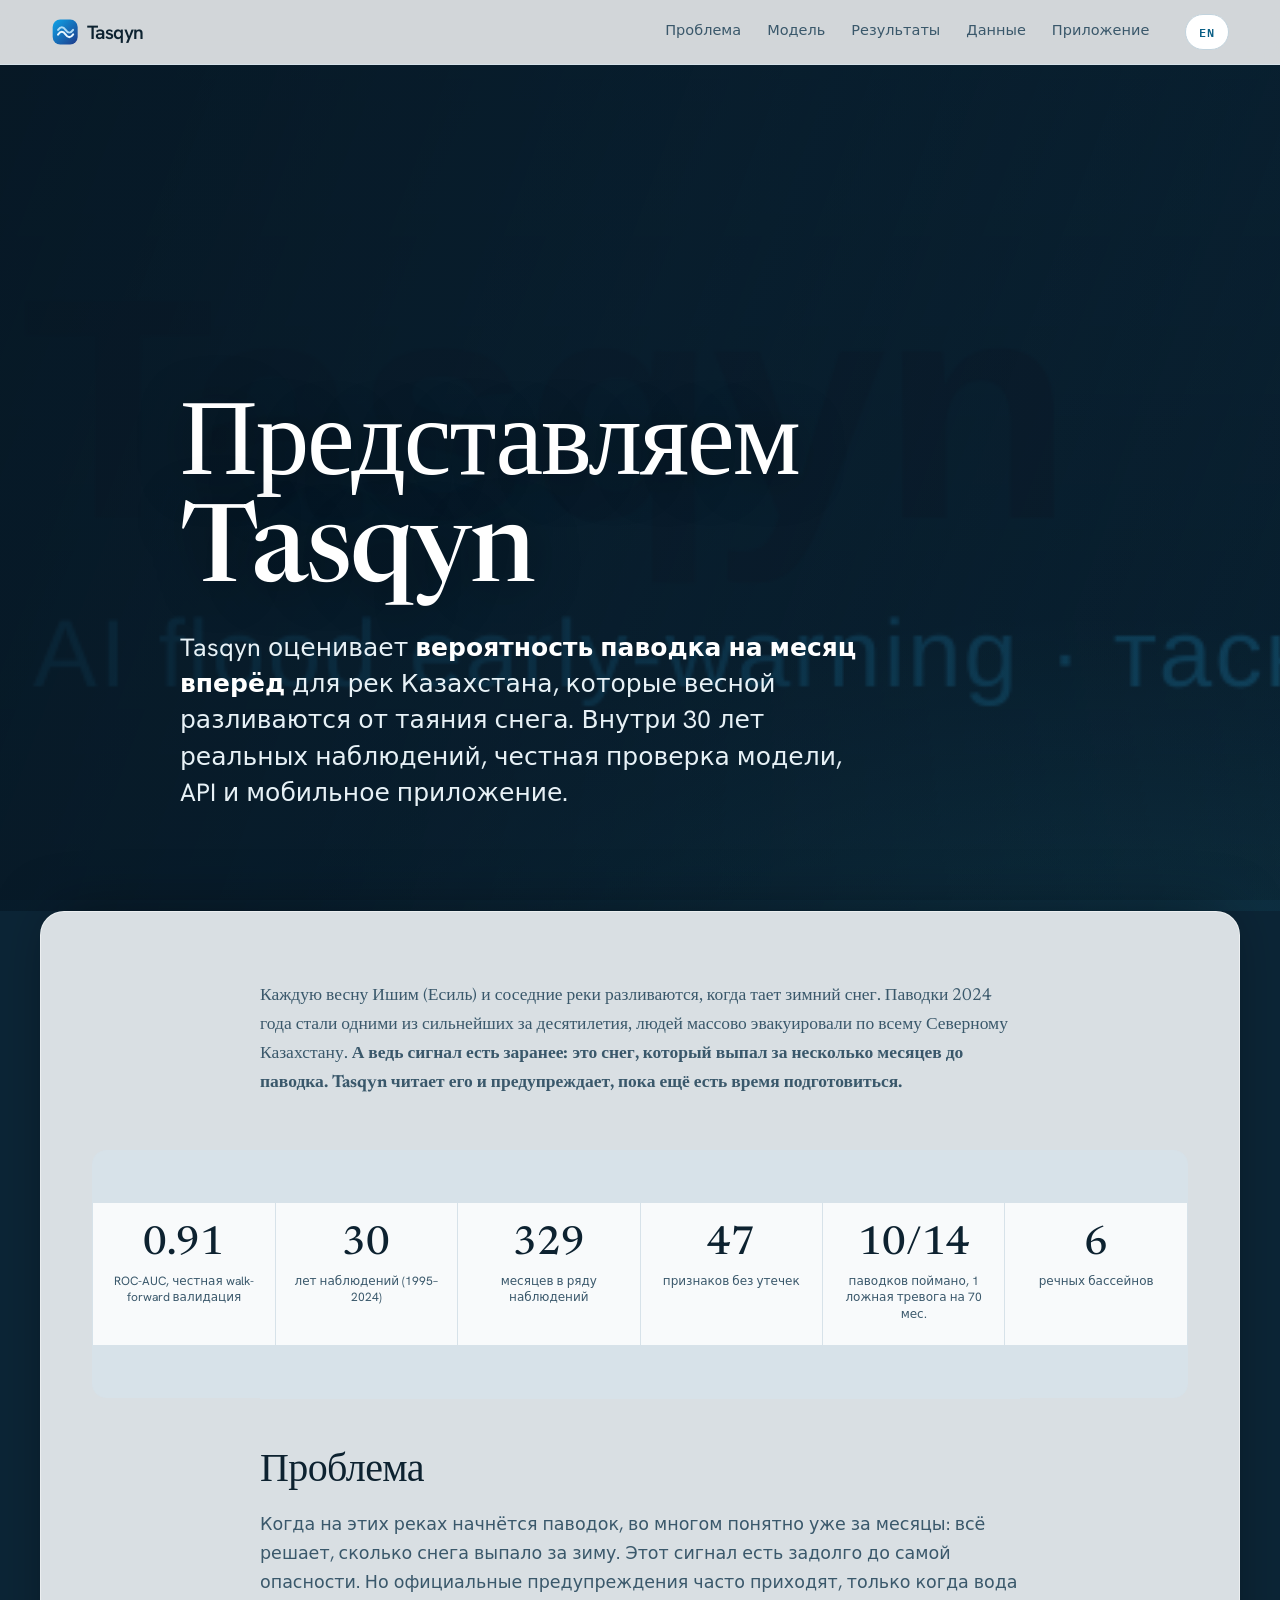
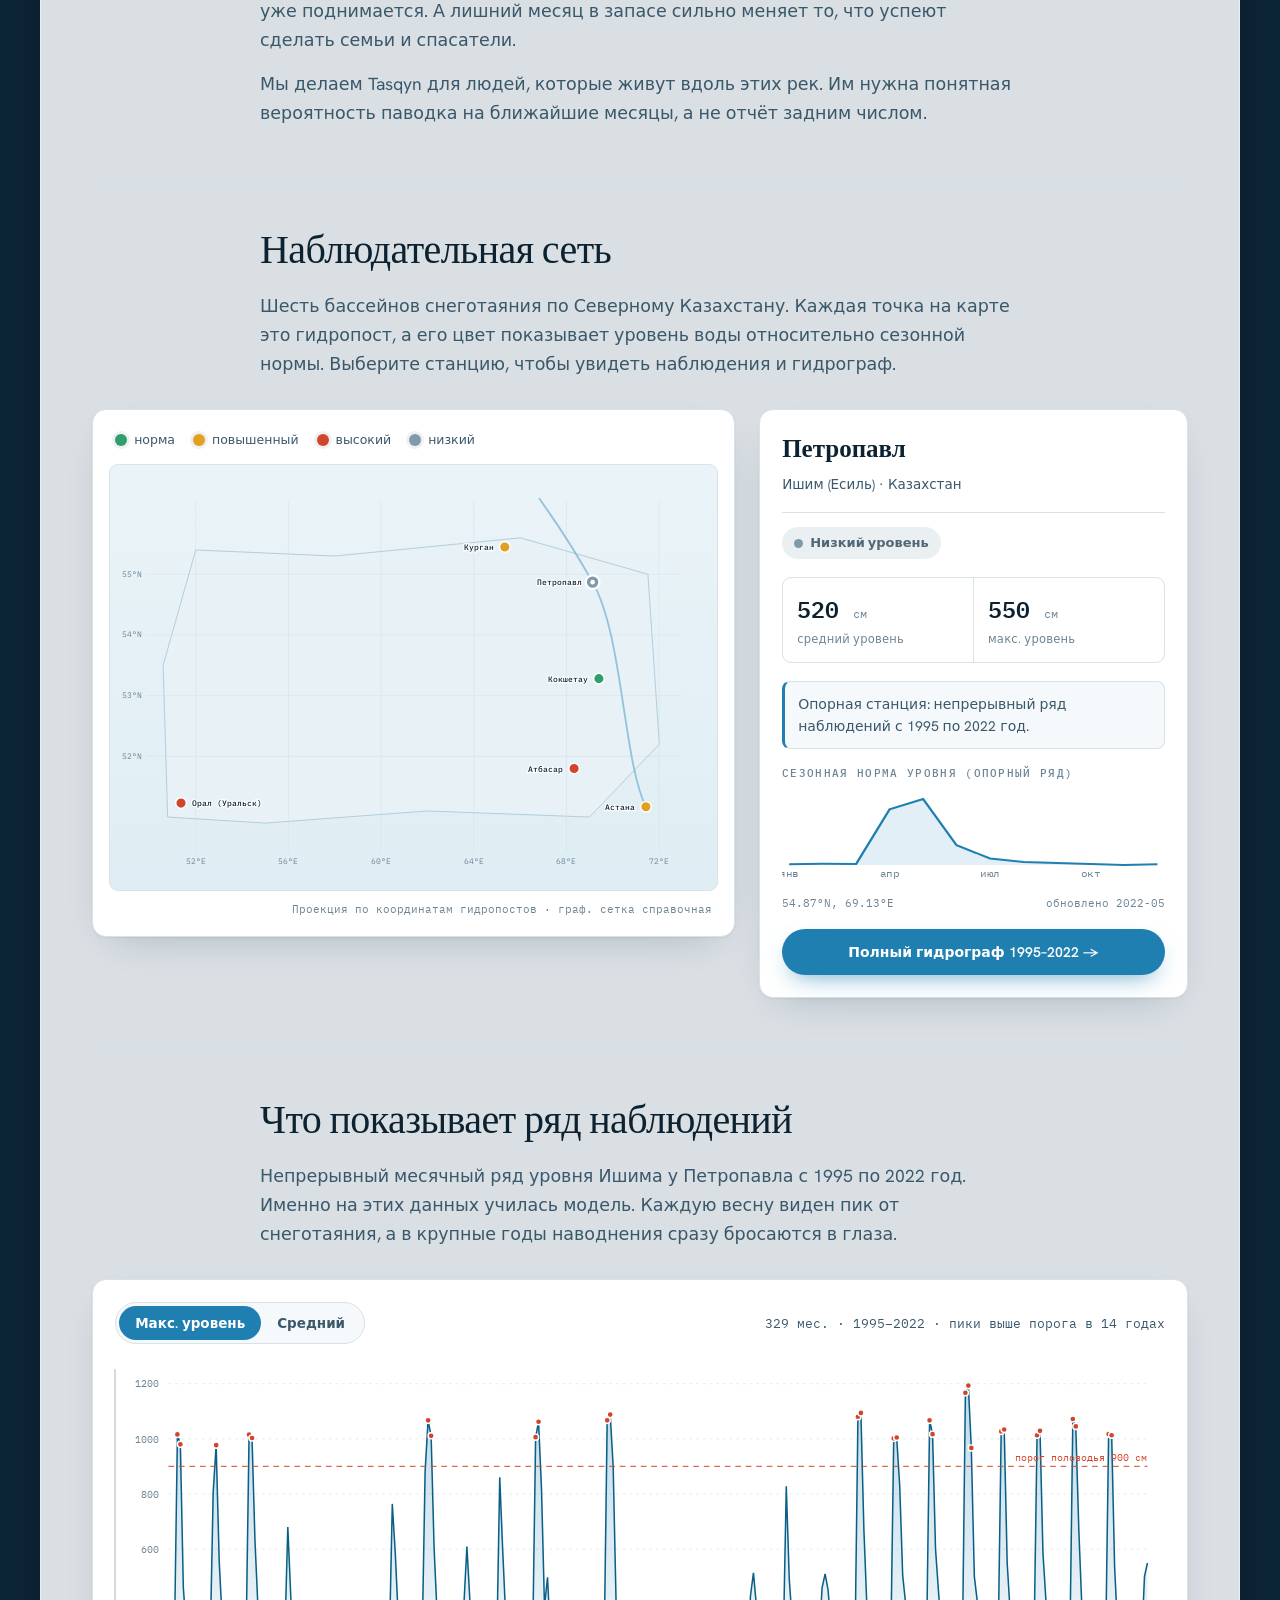
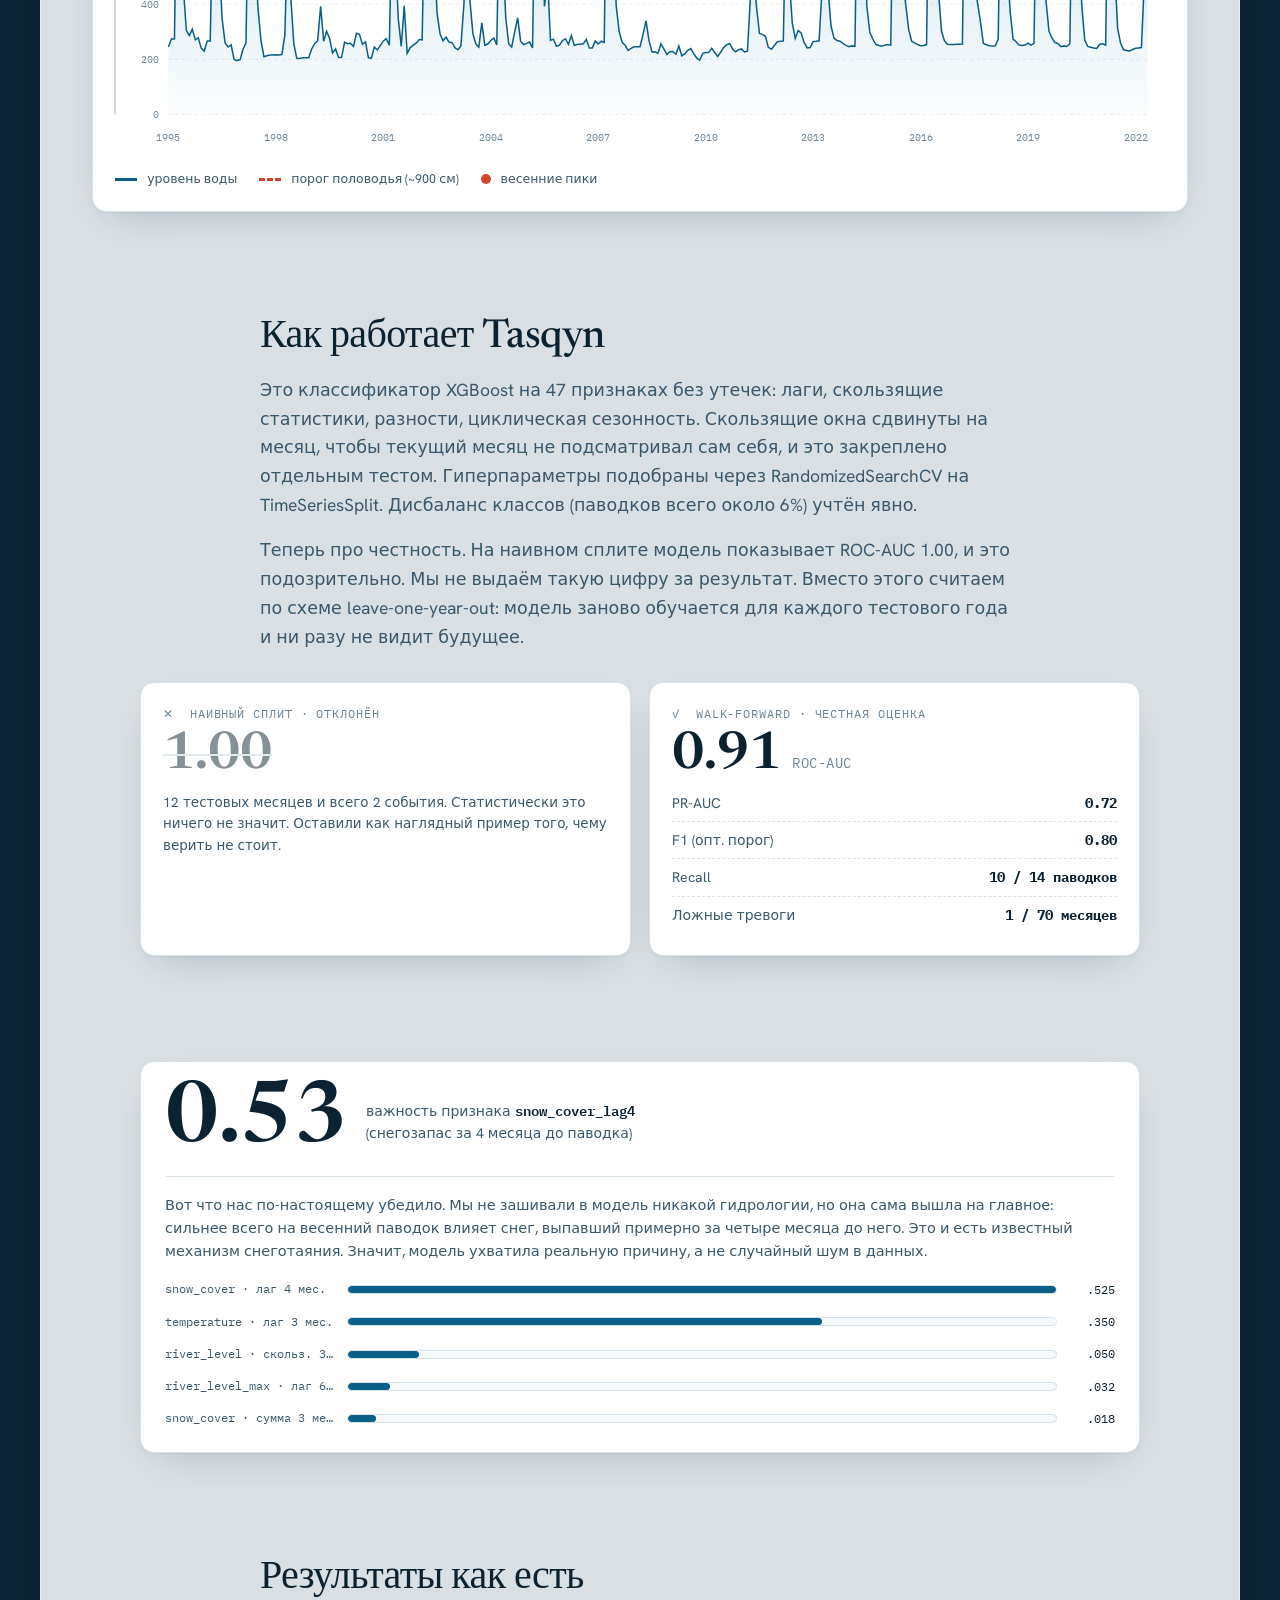
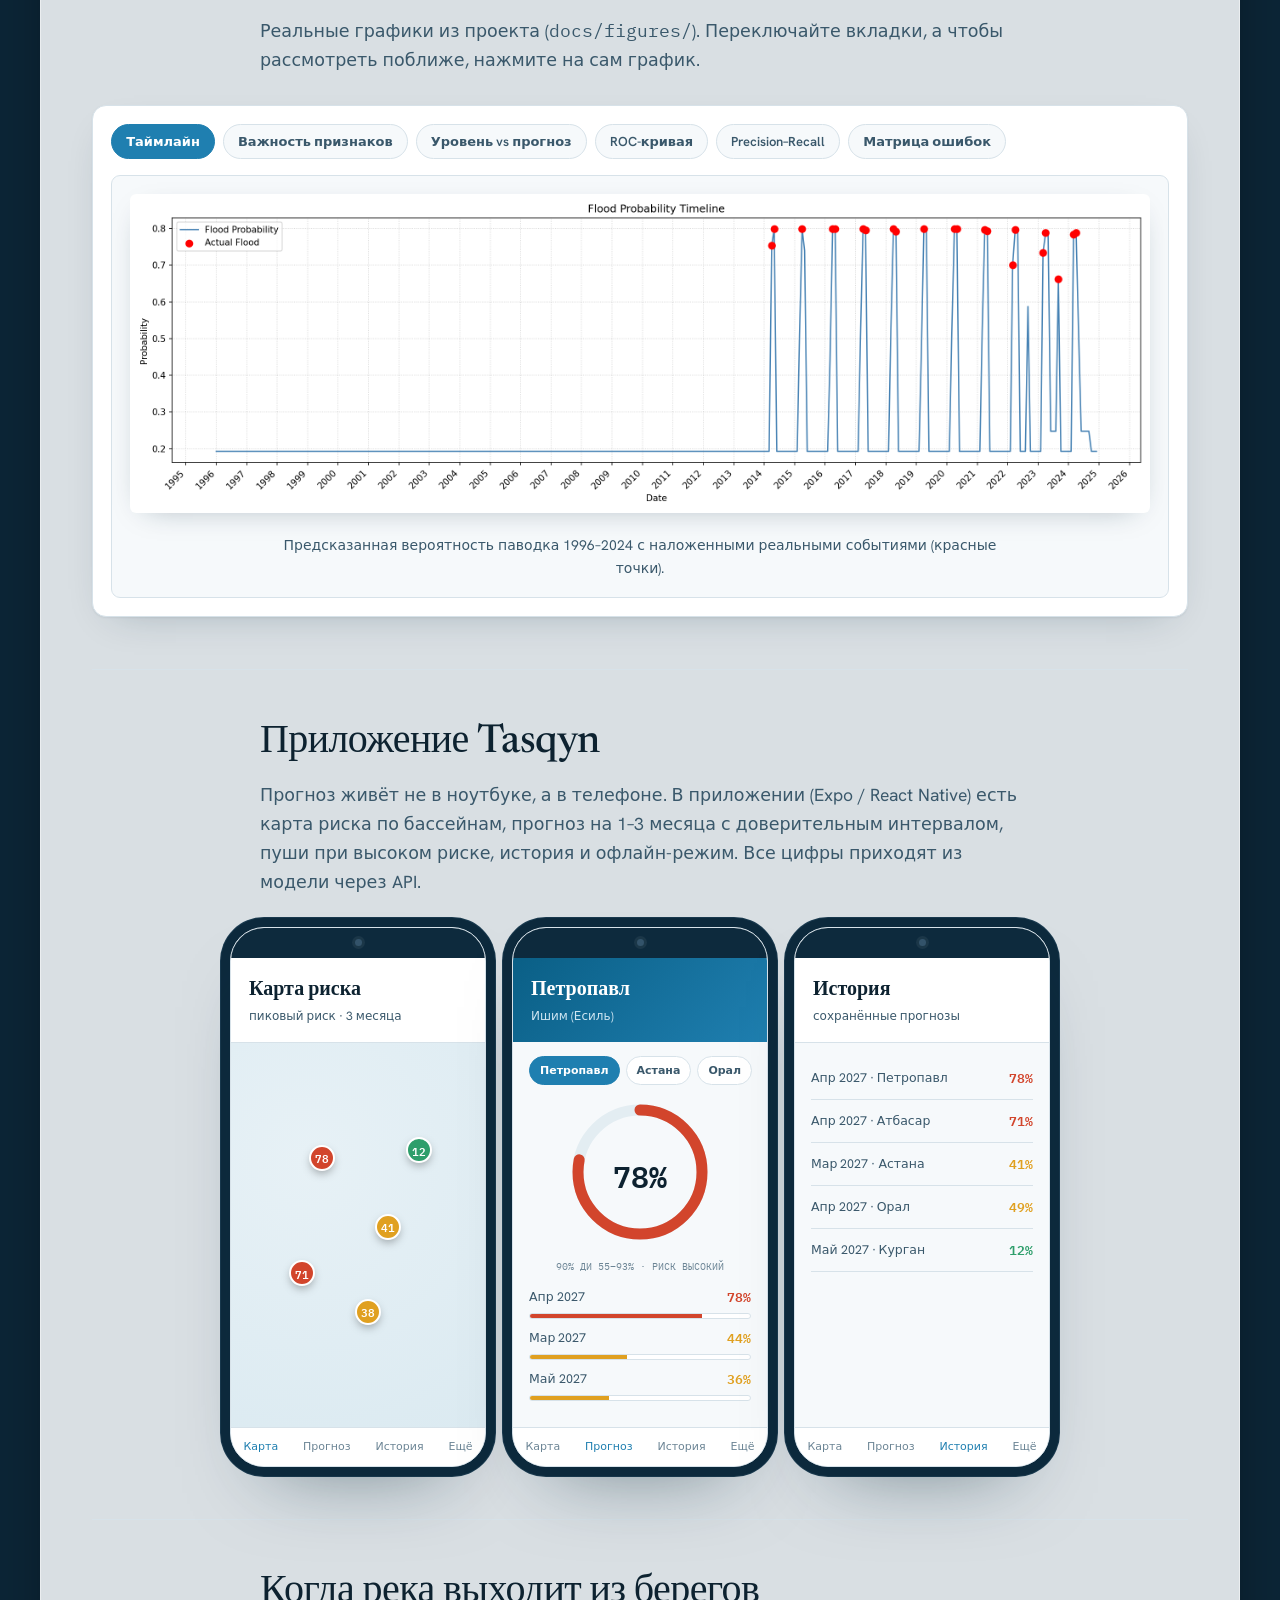
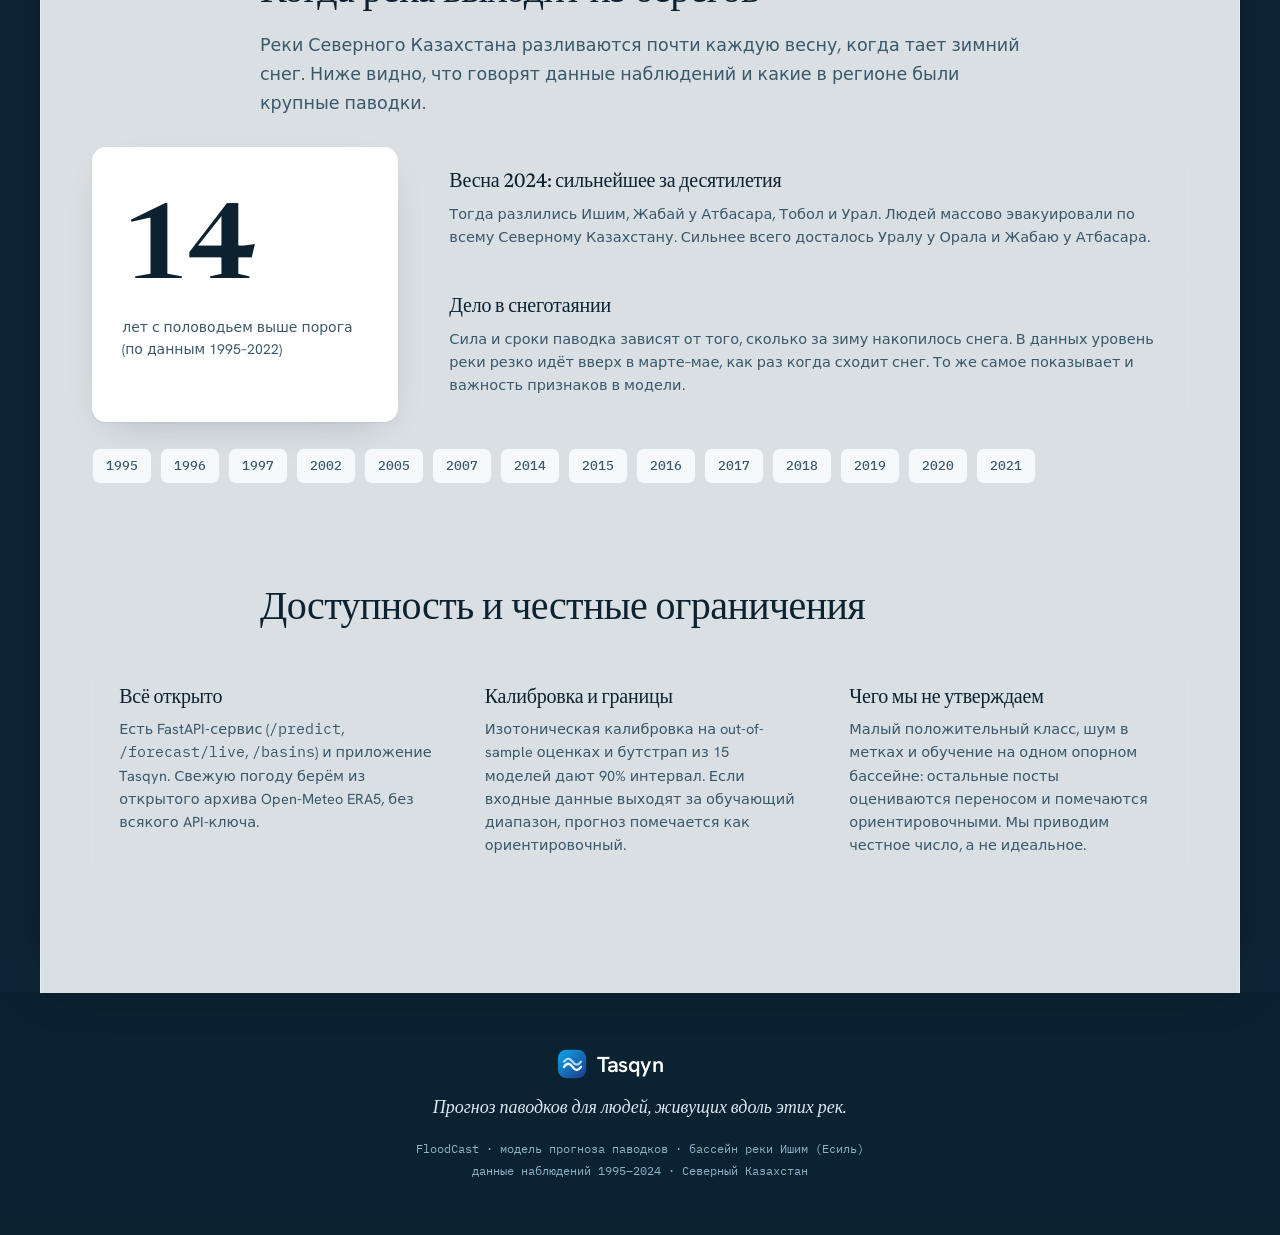
==== commit 7057f037: "Add files via upload" ====
--- a/index.html
+++ b/index.html
@@ -1,315 +1,317 @@
 <!doctype html>
-<html lang="en">
+<html lang="ru">
 <head>
 <meta charset="utf-8" />
 <meta name="viewport" content="width=device-width, initial-scale=1" />
-<title>Tasqyn — AI flood early-warning for Kazakhstan's rivers</title>
-<meta name="description" content="Tasqyn forecasts monthly flood risk for snowmelt-driven rivers using XGBoost, calibrated probabilities and live Open-Meteo data. Honest validation: ROC-AUC 0.91." />
+<title>Представляем Tasqyn: прогноз паводков для рек Казахстана</title>
+<meta name="description" content="Анонс Tasqyn (FloodCast): модель прогноза месячной вероятности паводка для снеготаянных рек Казахстана. XGBoost, честная walk-forward валидация (ROC-AUC 0.91), переоткрытый механизм снеготаяния, API и мобильное приложение." />
 <link rel="icon" href="assets/icon.svg" />
 <link rel="preconnect" href="https://fonts.googleapis.com" />
 <link rel="preconnect" href="https://fonts.gstatic.com" crossorigin />
-<link href="https://fonts.googleapis.com/css2?family=Fraunces:ital,opsz,wght@0,9..144,500;0,9..144,600;1,9..144,500&family=Archivo:wght@400;500;600;700&family=Space+Mono:wght@400;700&display=swap" rel="stylesheet" />
+<link href="https://fonts.googleapis.com/css2?family=Newsreader:ital,opsz,wght@0,6..72,400;0,6..72,500;0,6..72,600;1,6..72,400;1,6..72,500&family=Hanken+Grotesk:wght@400;500;600;700&family=IBM+Plex+Mono:wght@400;500;600&display=swap" rel="stylesheet" />
 <link rel="stylesheet" href="styles.css" />
 </head>
 <body>
 
-<!-- topographic contours -->
-<div class="contours" aria-hidden="true">
-  <svg viewBox="0 0 1440 900" preserveAspectRatio="xMidYMid slice">
-    <path d="M-50 120 C 300 60, 600 220, 900 140 S 1500 60, 1500 120"/>
-    <path d="M-50 220 C 320 150, 640 320, 940 230 S 1500 150, 1500 220"/>
-    <path d="M-50 330 C 280 260, 660 430, 980 330 S 1500 270, 1500 330"/>
-    <path d="M-50 450 C 360 380, 700 560, 1000 450 S 1500 390, 1500 450"/>
-    <path d="M-50 580 C 300 510, 680 680, 1020 580 S 1500 520, 1500 580"/>
-    <path d="M-50 710 C 340 640, 720 800, 1040 710 S 1500 650, 1500 710"/>
-    <path d="M-50 830 C 320 770, 700 910, 1060 830 S 1500 780, 1500 830"/>
-  </svg>
+<!-- fixed site-wide video background -->
+<div class="site-bg" aria-hidden="true">
+  <video class="bg-video" autoplay muted loop playsinline poster="assets/logo.png">
+    <source src="assets/flood-bg.mp4" type="video/mp4" />
+  </video>
+  <div class="bg-veil"></div>
 </div>
 
 <!-- NAV -->
-<nav>
+<nav id="nav">
   <div class="wrap">
-    <div class="brand">
-      <img class="mark" src="assets/icon.svg" alt="" />
-      <span>Tasqyn <small>ТАСҚЫН</small></span>
-    </div>
+    <a class="brand" href="#top" aria-label="Tasqyn">
+      <svg class="logo" viewBox="0 0 178 36" role="img" aria-label="Tasqyn">
+        <defs><linearGradient id="lgm" x1="0" y1="0" x2="1" y2="1"><stop offset="0" stop-color="#0ea5e9"/><stop offset="1" stop-color="#1e3a8a"/></linearGradient></defs>
+        <rect x="2" y="3" width="30" height="30" rx="9" fill="url(#lgm)"/>
+        <path d="M8.5 21 q4.5 -6.5 9 0 q4.5 6.5 9 0" stroke="#eaf7ff" stroke-width="2.6" fill="none" stroke-linecap="round"/>
+        <path d="M8.5 15.5 q4.5 -6.5 9 0 q4.5 6.5 9 0" stroke="#bfe6fb" stroke-width="2.4" fill="none" stroke-linecap="round" opacity=".9"/>
+        <text x="43" y="26" class="wordmark" fill="currentColor">Tasqyn</text>
+      </svg>
+    </a>
     <div class="navlinks">
-      <a href="#problem">Problem</a>
-      <a href="#proof">Proof</a>
-      <a href="#physics">The signal</a>
-      <a href="#app">App</a>
-      <a href="#honest">Honesty</a>
-      <a href="#tech">Tech</a>
+      <a href="#problem" data-en="Problem">Проблема</a>
+      <a href="#model" data-en="Model">Модель</a>
+      <a href="#results" data-en="Results">Результаты</a>
+      <a href="#map" data-en="Data">Данные</a>
+      <a href="#app" data-en="App">Приложение</a>
+      <button class="lang-toggle" id="langToggle" aria-label="Switch language">EN</button>
     </div>
   </div>
 </nav>
 
-<!-- HERO -->
-<header class="hero">
-  <div class="wrap hero-grid">
-    <div>
-      <div class="eyebrow reveal">AI flood early-warning · Kazakhstan</div>
-      <h1 class="reveal d1">Know the flood<br/>before the <span class="kz">тасқын</span>.</h1>
-      <p class="lede reveal d2">Tasqyn forecasts the <b>monthly probability of flooding</b> for snowmelt-driven rivers — turning 30 years of data and live weather into an early warning that <b>ordinary people can act on</b>.</p>
-      <div class="cta-row reveal d3">
-        <a class="btn btn-primary" href="#proof">See the proof ↓</a>
-        <a class="btn btn-ghost" href="#app">Explore the app</a>
-      </div>
-    </div>
-
-    <!-- live instrument gauge -->
-    <div class="gauge-card reveal d2">
-      <span class="tag">FORECAST · ISHIM @ PETROPAVL</span>
-      <div class="gauge" style="position:relative">
-        <svg width="240" height="240" viewBox="0 0 280 280">
-          <circle class="ringbg" cx="140" cy="140" r="120"/>
-          <circle class="ringfg" id="heroRing" cx="140" cy="140" r="120"
-                  stroke-dasharray="753.98" stroke-dashoffset="753.98"/>
-        </svg>
-        <div class="val">
-          <b id="heroPct">0%</b>
-          <span>FLOOD RISK · APRIL</span>
-        </div>
-      </div>
-      <div class="gauge-meta">
-        <span>90% CI <b>55–93%</b></span>
-        <span>RISK <b style="color:var(--flood)">HIGH</b></span>
-        <span>peak season</span>
-      </div>
-    </div>
+<!-- MASTHEAD / announcement header (over video) -->
+<header class="lead" id="top">
+  <div class="wrap lead-inner">
+    <h1 data-en="Introducing Tasqyn">Представляем Tasqyn</h1>
+    <p class="dek" data-en="Tasqyn estimates the <b>probability of flooding a month ahead</b> for rivers in Kazakhstan that flood in spring when the snow melts. Inside: 30 years of real observations, honest validation, an API and a mobile app.">Tasqyn оценивает <b>вероятность паводка на месяц вперёд</b> для рек Казахстана, которые весной разливаются от таяния снега. Внутри 30 лет реальных наблюдений, честная проверка модели, API и мобильное приложение.</p>
   </div>
 </header>
 
-<!-- METRIC TICKER (real numbers from metrics_honest.json) -->
-<div class="ticker">
-  <div class="wrap">
-    <div class="cell reveal"><div class="num">0.91</div><div class="lbl">ROC-AUC · honest</div></div>
-    <div class="cell reveal d1"><div class="num">10/14</div><div class="lbl">floods caught</div></div>
-    <div class="cell reveal d2"><div class="num">1/70</div><div class="lbl">false alarms</div></div>
-    <div class="cell reveal d3"><div class="num">6</div><div class="lbl">river basins</div></div>
-  </div>
-</div>
-
-<!-- PROBLEM -->
-<section id="problem">
-  <div class="wrap">
-    <div class="section-head reveal">
-      <div class="eyebrow">The problem</div>
-      <h2>Every spring, the snow melts — and the river rises.</h2>
-      <p>The Ishim (Esil) and neighbouring rivers flood almost every spring as the winter snowpack melts, displacing thousands and causing major damage across Northern Kazakhstan — the 2024 floods were among the worst in decades. Communities need lead time, not hindsight.</p>
-    </div>
-    <div class="cards cols-3">
-      <div class="card reveal"><span class="ic">❄️</span><h3>Snowmelt-driven</h3><p>Flood timing is set months ahead by how much snow fell over winter — a signal that already exists before the danger arrives.</p></div>
-      <div class="card reveal d1"><span class="ic">📉</span><h3>Late warnings</h3><p>Official alerts often arrive only as water rises. A month of lead time changes what families and emergency services can do.</p></div>
-      <div class="card reveal d2"><span class="ic">🫂</span><h3>For people</h3><p>Tasqyn exists to put a clear, honest risk number in the hands of the people who live along these rivers.</p></div>
-    </div>
-  </div>
-</section>
-
-<!-- PROOF -->
-<section id="proof">
-  <div class="wrap">
-    <div class="section-head reveal">
-      <div class="eyebrow">Proof · honest evaluation</div>
-      <h2>We reject the perfect score.</h2>
-      <p>A naive split scores a suspicious ROC-AUC of 1.00. We treat that as a red flag, not a result — and report leave-one-year-out walk-forward numbers, where the model is retrained for every test year and never sees the future.</p>
-    </div>
-
-    <div class="split reveal">
+<main class="article">
+
+  <!-- LEAD paragraph -->
+  <section class="prose" id="intro">
+    <p class="lead-para" data-en="Every spring the Ishim (Esil) and nearby rivers flood as the winter snow melts. The 2024 floods were among the worst in decades, with mass evacuations across Northern Kazakhstan. <b>But the signal is there early: the snow that fell months before the flood. Tasqyn reads it and warns people while there is still time to prepare.</b>">Каждую весну Ишим (Есиль) и соседние реки разливаются, когда тает зимний снег. Паводки 2024 года стали одними из сильнейших за десятилетия, людей массово эвакуировали по всему Северному Казахстану. <b>А ведь сигнал есть заранее: это снег, который выпал за несколько месяцев до паводка. Tasqyn читает его и предупреждает, пока ещё есть время подготовиться.</b></p>
+  </section>
+
+  <!-- FACTS strip -->
+  <section class="facts" id="facts">
+    <div class="fact"><div class="fn">0.91</div><div class="fl" data-en="ROC-AUC, honest walk-forward validation">ROC-AUC, честная walk-forward валидация</div></div>
+    <div class="fact"><div class="fn">30</div><div class="fl" data-en="years of observations (1995–2024)">лет наблюдений (1995–2024)</div></div>
+    <div class="fact"><div class="fn">329</div><div class="fl" data-en="months in the gauge record">месяцев в ряду наблюдений</div></div>
+    <div class="fact"><div class="fn">47</div><div class="fl" data-en="leakage-free features">признаков без утечек</div></div>
+    <div class="fact"><div class="fn">10/14</div><div class="fl" data-en="floods caught, 1 false alarm in 70 months">паводков поймано, 1 ложная тревога на 70 мес.</div></div>
+    <div class="fact"><div class="fn">6</div><div class="fl" data-en="river basins covered">речных бассейнов</div></div>
+  </section>
+
+  <!-- PROBLEM -->
+  <section class="prose" id="problem">
+    <h2 data-en="The problem">Проблема</h2>
+    <p data-en="On these rivers, when the flood will come is largely clear months ahead: it comes down to how much snow fell over winter. That signal exists long before the danger. Yet official warnings often arrive only when the water is already rising. An extra month changes what families and emergency services can manage.">Когда на этих реках начнётся паводок, во многом понятно уже за месяцы: всё решает, сколько снега выпало за зиму. Этот сигнал есть задолго до самой опасности. Но официальные предупреждения часто приходят, только когда вода уже поднимается. А лишний месяц в запасе сильно меняет то, что успеют сделать семьи и спасатели.</p>
+    <p data-en="We build Tasqyn for the people who live along these rivers. They need a clear probability of flooding for the months ahead, not a report after the fact.">Мы делаем Tasqyn для людей, которые живут вдоль этих рек. Им нужна понятная вероятность паводка на ближайшие месяцы, а не отчёт задним числом.</p>
+  </section>
+
+  <!-- MAP + DATA -->
+  <section id="map">
+    <div class="prose">
+      <h2 data-en="The observation network">Наблюдательная сеть</h2>
+      <p data-en="Six snowmelt basins across Northern Kazakhstan. Each point on the map is a gauge, and its colour shows the water level against the seasonal norm. Pick a station to see its observations and hydrograph.">Шесть бассейнов снеготаяния по Северному Казахстану. Каждая точка на карте это гидропост, а его цвет показывает уровень воды относительно сезонной нормы. Выберите станцию, чтобы увидеть наблюдения и гидрограф.</p>
+    </div>
+    <div class="map-grid">
+      <div class="map-panel">
+        <div class="map-toolbar">
+          <span class="legend"><i class="sw" data-s="normal"></i><span data-en="normal">норма</span></span>
+          <span class="legend"><i class="sw" data-s="elevated"></i><span data-en="elevated">повышенный</span></span>
+          <span class="legend"><i class="sw" data-s="high"></i><span data-en="high">высокий</span></span>
+          <span class="legend"><i class="sw" data-s="low"></i><span data-en="low">низкий</span></span>
+        </div>
+        <svg id="mapSvg" viewBox="0 0 800 560" preserveAspectRatio="xMidYMid meet" role="img" aria-label="Карта станций"></svg>
+        <div class="map-foot" data-en="projection by gauge coordinates · reference graticule">Проекция по координатам гидропостов · граф. сетка справочная</div>
+      </div>
+      <aside class="detail" id="detail"></aside>
+    </div>
+  </section>
+
+  <!-- HYDROGRAPH -->
+  <section id="hydrograph">
+    <div class="prose">
+      <h2 data-en="What the record shows">Что показывает ряд наблюдений</h2>
+      <p data-en="A continuous monthly record of the Ishim level at Petropavl from 1995 to 2022. This is the data the model learned from. Every spring shows the snowmelt peak, and in the big years the floods stand out at once.">Непрерывный месячный ряд уровня Ишима у Петропавла с 1995 по 2022 год. Именно на этих данных училась модель. Каждую весну виден пик от снеготаяния, а в крупные годы наводнения сразу бросаются в глаза.</p>
+    </div>
+    <div class="chart-card">
+      <div class="chart-controls">
+        <div class="seg" id="metricSeg">
+          <button data-metric="max" class="on" data-en="Max level">Макс. уровень</button>
+          <button data-metric="mean" data-en="Mean">Средний</button>
+        </div>
+        <div class="chart-meta" id="chartMeta"></div>
+      </div>
+      <div class="chart-wrap">
+        <svg id="chartSvg" viewBox="0 0 1100 420" preserveAspectRatio="none" aria-label="Гидрограф"></svg>
+        <div class="tooltip" id="chartTip" hidden></div>
+      </div>
+      <div class="chart-legend">
+        <span><i class="ln line"></i> <span data-en="water level">уровень воды</span></span>
+        <span><i class="ln thr"></i> <span data-en="flood threshold (~900 cm)">порог половодья (~900 см)</span></span>
+        <span><i class="ln peak"></i> <span data-en="spring peaks">весенние пики</span></span>
+      </div>
+    </div>
+  </section>
+
+  <!-- MODEL -->
+  <section id="model">
+    <div class="prose">
+      <h2 data-en="How Tasqyn works">Как работает Tasqyn</h2>
+      <p data-en="This is an XGBoost classifier on 47 leakage-free features: lags, rolling statistics, differences, cyclical seasonality. The rolling windows are shifted by a month so the current month cannot peek at itself, and a separate test locks this in. Hyperparameters are tuned with RandomizedSearchCV on a TimeSeriesSplit. The class imbalance (floods are only about 6%) is handled explicitly.">Это классификатор XGBoost на 47 признаках без утечек: лаги, скользящие статистики, разности, циклическая сезонность. Скользящие окна сдвинуты на месяц, чтобы текущий месяц не подсматривал сам себя, и это закреплено отдельным тестом. Гиперпараметры подобраны через RandomizedSearchCV на TimeSeriesSplit. Дисбаланс классов (паводков всего около 6%) учтён явно.</p>
+      <p data-en="A word on honesty. On a naive split the model scores a ROC-AUC of 1.00, and that is suspicious. We do not present that number as a result. Instead we measure leave-one-year-out: the model is retrained for every test year and never sees the future.">Теперь про честность. На наивном сплите модель показывает ROC-AUC 1.00, и это подозрительно. Мы не выдаём такую цифру за результат. Вместо этого считаем по схеме leave-one-year-out: модель заново обучается для каждого тестового года и ни разу не видит будущее.</p>
+    </div>
+
+    <div class="verdicts row2">
       <div class="verdict bad">
-        <div class="h">✕ Naive split — discarded</div>
-        <div class="big">1.00 / 1.00 / 1.00</div>
-        <p style="color:var(--muted);font-size:14px">12 test months, 2 events. Statistically meaningless — kept only as a teaching example.</p>
+        <div class="vh" data-en="Naive split · rejected">Наивный сплит · отклонён</div>
+        <div class="vbig">1.00</div>
+        <p data-en="12 test months and only 2 events. Statistically this means nothing. We keep it as a clear example of what not to trust.">12 тестовых месяцев и всего 2 события. Статистически это ничего не значит. Оставили как наглядный пример того, чему верить не стоит.</p>
+      </div>
+      <div class="verdict good">
+        <div class="vh" data-en="Walk-forward · honest score">Walk-forward · честная оценка</div>
+        <div class="vbig">0.91 <span>ROC-AUC</span></div>
         <ul>
-          <li>Test samples <b>12</b></li>
-          <li>Flood events <b>2</b></li>
-          <li>Verdict <b style="color:var(--flood)">not reliable</b></li>
+          <li data-en="PR-AUC <b>0.72</b>">PR-AUC <b>0.72</b></li>
+          <li data-en="F1 (optimal) <b>0.80</b>">F1 (опт. порог) <b>0.80</b></li>
+          <li data-en="Recall <b>10 / 14 floods</b>">Recall <b>10 / 14 паводков</b></li>
+          <li data-en="False alarms <b>1 / 70 months</b>">Ложные тревоги <b>1 / 70 месяцев</b></li>
         </ul>
       </div>
-      <div class="verdict good">
-        <div class="h">✓ Walk-forward — reported</div>
-        <div class="big">ROC-AUC 0.91</div>
-        <p style="color:var(--muted);font-size:14px">Leave-one-year-out over 2018–2024. The number we actually stand behind.</p>
-        <ul>
-          <li>Held-out months <b>84</b></li>
-          <li>PR-AUC <b>0.72</b></li>
-          <li>F1 (optimal) <b>0.80</b></li>
-          <li>Recall <b>10 / 14 floods</b></li>
-          <li>False alarms <b>1 / 70 months</b></li>
-        </ul>
-      </div>
-    </div>
-
-    <div class="cards cols-2 reveal" style="margin-top:22px">
-      <div class="figure">
-        <img src="assets/timeline_probability.png" alt="Predicted flood probability over time with actual events" />
-        <div class="cap">// predicted flood probability 1996–2024 · red dots = actual floods</div>
-      </div>
-      <div class="figure">
-        <img src="assets/naive_roc_curve.png" alt="ROC curve" />
-        <div class="cap">// ROC curve · confusion matrix below: TN 69 · FP 1 · FN 4 · TP 10</div>
-      </div>
-    </div>
-  </div>
-</section>
-
-<!-- PHYSICS -->
-<section id="physics">
-  <div class="wrap physics">
-    <div class="reveal">
-      <div class="eyebrow">The signal</div>
-      <h2 style="font-size:clamp(30px,4.5vw,52px);margin:14px 0 10px">It rediscovered the physics.</h2>
-      <p style="color:var(--muted)">With no hand-coded hydrology, the model learned that the strongest predictor of a spring flood is the <b style="color:var(--ink)">snow that fell four months earlier</b>. That's the documented snowmelt mechanism — strong evidence it captured real cause, not noise.</p>
-      <div class="bigstat" style="margin-top:24px">0.53</div>
-      <div class="mono" style="color:var(--muted);font-size:13px">importance of <b style="color:var(--cyan)">snow_cover_lag4</b></div>
-    </div>
-    <div class="bars reveal d1">
-      <div class="bar"><span class="name">snow_cover · lag 4mo</span><span class="track"><i class="fill" data-w="100"></i></span><span class="pct">.525</span></div>
-      <div class="bar"><span class="name">temperature · lag 3mo</span><span class="track"><i class="fill" data-w="67"></i></span><span class="pct">.350</span></div>
-      <div class="bar"><span class="name">river_level · roll 3mo</span><span class="track"><i class="fill" data-w="10"></i></span><span class="pct">.050</span></div>
-      <div class="bar"><span class="name">river_level_max · lag 6mo</span><span class="track"><i class="fill" data-w="6"></i></span><span class="pct">.032</span></div>
-      <div class="bar"><span class="name">snow_cover · roll sum 3mo</span><span class="track"><i class="fill" data-w="4"></i></span><span class="pct">.018</span></div>
-      <div class="figure" style="margin-top:8px">
-        <img src="assets/feature_importance.png" alt="Feature importance ranking" />
-        <div class="cap">// top-20 XGBoost feature importances</div>
-      </div>
-    </div>
-  </div>
-</section>
-
-<!-- LIVE + BASINS -->
-<section id="basins" style="padding-top:0">
-  <div class="wrap">
-    <div class="section-head reveal">
-      <div class="eyebrow">Live · multi-basin</div>
-      <h2>Real forecasts, 1–3 months ahead.</h2>
-      <p>Tasqyn pulls live ERA5 weather from the free Open-Meteo archive (no API key) and forecasts the coming months for six basins. Because winter snow is already observed, the look-ahead leans on data that already exists.</p>
-    </div>
-    <div class="basins reveal">
-      <div class="basin"><span class="dot" style="color:var(--flood)"></span><div><div class="nm">Petropavl</div><div class="rv">Ishim (Esil) · KZ</div></div><span class="badge-anchor">ANCHOR</span></div>
-      <div class="basin"><span class="dot" style="color:var(--amber)"></span><div><div class="nm">Astana</div><div class="rv">Ishim (Esil) · KZ</div></div></div>
-      <div class="basin"><span class="dot" style="color:var(--flood)"></span><div><div class="nm">Atbasar</div><div class="rv">Zhabay · KZ</div></div></div>
-      <div class="basin"><span class="dot" style="color:var(--amber)"></span><div><div class="nm">Kokshetau</div><div class="rv">Chaglinka · KZ</div></div></div>
-      <div class="basin"><span class="dot" style="color:var(--flood)"></span><div><div class="nm">Oral (Uralsk)</div><div class="rv">Ural (Zhayyq) · KZ</div></div></div>
-      <div class="basin"><span class="dot" style="color:var(--safe)"></span><div><div class="nm">Kurgan</div><div class="rv">Tobol · RU</div></div></div>
-    </div>
-  </div>
-</section>
-
-<!-- APP -->
-<section id="app">
-  <div class="wrap">
-    <div class="section-head reveal">
-      <div class="eyebrow">The app · Expo / React Native</div>
-      <h2>Built to be opened, not studied.</h2>
-      <p>A risk map of every basin, per-basin forecast with a confidence interval, push alerts for high risk, history and an offline mode. Everything you see comes straight from the model through the API.</p>
-    </div>
-
-    <div class="phones reveal">
-      <!-- MAP -->
-      <div class="phone"><div class="screen"><div class="notch"></div>
-        <div class="map-mock">
-          <span class="pin" style="left:38%;top:34%;background:var(--flood)">78</span>
-          <span class="pin" style="left:60%;top:50%;background:var(--amber)">41</span>
-          <span class="pin" style="left:30%;top:62%;background:var(--flood)">71</span>
-          <span class="pin" style="left:72%;top:30%;background:var(--safe)">12</span>
-          <span class="pin" style="left:52%;top:72%;background:var(--amber)">38</span>
-        </div>
-        <div style="position:absolute;top:34px;left:16px;right:16px;background:rgba(4,16,26,.82);border:1px solid var(--line);border-radius:12px;padding:12px;z-index:3">
-          <div class="mono" style="font-size:11px;font-weight:700">PEAK RISK · NEXT 3 MONTHS</div>
-          <div class="mono" style="font-size:10px;color:var(--muted);margin-top:6px">● low&nbsp;&nbsp;● moderate&nbsp;&nbsp;● high</div>
-        </div>
-        <div class="tabbar" style="background:var(--deep);position:absolute;bottom:0;left:0;right:0;z-index:4"><span class="on">🗺️</span><span>🌊</span><span>🕑</span><span>⚙️</span></div>
-      </div></div>
-
-      <!-- FORECAST -->
-      <div class="phone"><div class="screen"><div class="notch"></div>
-        <div class="s-head"><div class="s-title">Petropavl</div><div class="s-sub">Ishim (Esil)</div></div>
-        <div class="s-body">
-          <div class="mini-pill"><b class="on">Petropavl</b><b>Astana</b><b>Oral</b></div>
-          <div class="mini-gauge" style="position:relative">
-            <svg width="150" height="150" viewBox="0 0 150 150">
-              <circle cx="75" cy="75" r="62" fill="none" stroke="#16384a" stroke-width="11"/>
-              <circle cx="75" cy="75" r="62" fill="none" stroke="var(--flood)" stroke-width="11" stroke-linecap="round"
-                      stroke-dasharray="389.6" stroke-dashoffset="85.7" transform="rotate(-90 75 75)"/>
-            </svg>
-            <div class="v">78%</div>
+    </div>
+  </section>
+
+  <!-- SIGNAL -->
+  <section id="signal">
+    <div class="signal">
+      <div class="signal-stat">
+        <div class="sbig">0.53</div>
+        <div class="slbl" data-en="importance of <b>snow_cover_lag4</b><br/>(snowpack 4 months before the flood)">важность признака <b>snow_cover_lag4</b><br/>(снегозапас за 4 месяца до паводка)</div>
+      </div>
+      <p class="signal-note" data-en="Here is what really convinced us. We coded no hydrology into the model, yet it arrived at the key fact on its own: a spring flood depends most on the snow that fell about four months earlier. That is the well-known snowmelt mechanism. So the model caught a real cause, not random noise.">Вот что нас по-настоящему убедило. Мы не зашивали в модель никакой гидрологии, но она сама вышла на главное: сильнее всего на весенний паводок влияет снег, выпавший примерно за четыре месяца до него. Это и есть известный механизм снеготаяния. Значит, модель ухватила реальную причину, а не случайный шум в данных.</p>
+      <div class="bars" id="featBars">
+        <div class="bar"><span class="bn" data-en="snow_cover · lag 4mo">snow_cover · лаг 4 мес.</span><span class="track"><i class="fill" data-w="100"></i></span><span class="bp">.525</span></div>
+        <div class="bar"><span class="bn" data-en="temperature · lag 3mo">temperature · лаг 3 мес.</span><span class="track"><i class="fill" data-w="67"></i></span><span class="bp">.350</span></div>
+        <div class="bar"><span class="bn" data-en="river_level · roll 3mo">river_level · скольз. 3 мес.</span><span class="track"><i class="fill" data-w="10"></i></span><span class="bp">.050</span></div>
+        <div class="bar"><span class="bn" data-en="river_level_max · lag 6mo">river_level_max · лаг 6 мес.</span><span class="track"><i class="fill" data-w="6"></i></span><span class="bp">.032</span></div>
+        <div class="bar"><span class="bn" data-en="snow_cover · sum 3mo">snow_cover · сумма 3 мес.</span><span class="track"><i class="fill" data-w="4"></i></span><span class="bp">.018</span></div>
+      </div>
+    </div>
+  </section>
+
+  <!-- RESULTS gallery -->
+  <section id="results">
+    <div class="prose">
+      <h2 data-en="The results as they are">Результаты как есть</h2>
+      <p data-en="Real figures from the project (<span class='mono'>docs/figures/</span>). Switch tabs to change the figure, and click a figure to look closer.">Реальные графики из проекта (<span class="mono">docs/figures/</span>). Переключайте вкладки, а чтобы рассмотреть поближе, нажмите на сам график.</p>
+    </div>
+    <div class="gallery">
+      <div class="gtabs" id="gtabs"></div>
+      <figure class="gstage">
+        <img id="gImg" src="assets/timeline_probability.png" alt="" />
+        <figcaption id="gCap"></figcaption>
+      </figure>
+    </div>
+  </section>
+
+  <!-- APP -->
+  <section id="app">
+    <div class="prose">
+      <h2 data-en="The Tasqyn app">Приложение Tasqyn</h2>
+      <p data-en="The forecast does not live in a notebook, it lives on a phone. The app (Expo / React&nbsp;Native) has a per-basin risk map, a 1–3 month forecast with a confidence interval, push alerts when risk is high, history and an offline mode. Every number comes from the model through the API.">Прогноз живёт не в ноутбуке, а в телефоне. В приложении (Expo / React&nbsp;Native) есть карта риска по бассейнам, прогноз на 1–3 месяца с доверительным интервалом, пуши при высоком риске, история и офлайн-режим. Все цифры приходят из модели через API.</p>
+    </div>
+    <div class="phones">
+      <div class="phone">
+        <div class="screen"><div class="bar"><span class="dot-cam"></span></div>
+          <div class="app-head"><div class="app-title" data-en="Risk map">Карта риска</div><div class="app-sub" data-en="peak risk · 3 months">пиковый риск · 3 месяца</div></div>
+          <div class="map-mock">
+            <span class="pin high" style="left:36%;top:30%">78</span>
+            <span class="pin amber" style="left:62%;top:48%">41</span>
+            <span class="pin high" style="left:28%;top:60%">71</span>
+            <span class="pin safe" style="left:74%;top:28%">12</span>
+            <span class="pin amber" style="left:54%;top:70%">38</span>
           </div>
-          <div class="mono" style="text-align:center;font-size:10px;color:var(--muted);margin-bottom:6px">90% CI 55–93% · HIGH</div>
-          <div class="fcast"><div class="top"><span class="mon">Apr 2027</span><span class="p" style="color:var(--flood)">78%</span></div><div class="tr"><div class="fl" style="width:78%;background:var(--flood)"></div></div></div>
-          <div class="fcast"><div class="top"><span class="mon">Mar 2027</span><span class="p" style="color:var(--amber)">44%</span></div><div class="tr"><div class="fl" style="width:44%;background:var(--amber)"></div></div></div>
-          <div class="fcast"><div class="top"><span class="mon">May 2027</span><span class="p" style="color:var(--amber)">36%</span></div><div class="tr"><div class="fl" style="width:36%;background:var(--amber)"></div></div></div>
-        </div>
-        <div class="tabbar"><span>🗺️</span><span class="on">🌊</span><span>🕑</span><span>⚙️</span></div>
-      </div></div>
-
-      <!-- HISTORY -->
-      <div class="phone"><div class="screen"><div class="notch"></div>
-        <div class="s-head"><div class="s-title">History</div><div class="s-sub">saved forecasts</div></div>
-        <div class="s-body">
-          <div class="fcast"><div class="top"><span class="mon">● Apr 2027 · Petropavl</span><span class="p" style="color:var(--flood)">78%</span></div></div>
-          <div class="fcast"><div class="top"><span class="mon">● Apr 2027 · Atbasar</span><span class="p" style="color:var(--flood)">71%</span></div></div>
-          <div class="fcast"><div class="top"><span class="mon">● Mar 2027 · Astana</span><span class="p" style="color:var(--amber)">41%</span></div></div>
-          <div class="fcast"><div class="top"><span class="mon">● Apr 2027 · Oral</span><span class="p" style="color:var(--amber)">49%</span></div></div>
-          <div class="fcast"><div class="top"><span class="mon">● May 2027 · Kurgan</span><span class="p" style="color:var(--safe)">12%</span></div></div>
-        </div>
-        <div class="tabbar"><span>🗺️</span><span>🌊</span><span class="on">🕑</span><span>⚙️</span></div>
-      </div></div>
-    </div>
-  </div>
-</section>
-
-<!-- HONEST BY DESIGN -->
-<section id="honest">
-  <div class="wrap">
-    <div class="section-head reveal">
-      <div class="eyebrow">Honest by design</div>
-      <h2>The model tells you when not to trust it.</h2>
-      <p>Calibrated probabilities, confidence intervals, and an out-of-distribution guard are part of the contract — not an afterthought.</p>
-    </div>
-    <div class="cards cols-3">
-      <div class="card reveal"><span class="ic">🎯</span><h3>Calibrated</h3><p>Isotonic calibration fit on <i>out-of-sample</i> scores — a calibrated 70% means floods roughly 70% of the time.</p></div>
-      <div class="card reveal d1"><span class="ic">📐</span><h3>Confidence intervals</h3><p>A 15-model bootstrap ensemble gives a 90% prediction interval on every forecast.</p></div>
-      <div class="card reveal d2"><span class="ic">🛡️</span><h3>OOD guard</h3><p>If live inputs fall outside the training range, or a basin is scored by transfer, the forecast is flagged <i>indicative</i>.</p></div>
-    </div>
-    <div class="honest-banner reveal">ⓘ Transfer forecast: the model was trained on the Petropavl basin and applied to another basin via live data — treat as indicative. <span style="color:var(--muted)">— a real reliability note returned by the API.</span></div>
-  </div>
-</section>
-
-<!-- TECH -->
-<section id="tech" style="padding-top:0">
-  <div class="wrap">
-    <div class="section-head reveal">
-      <div class="eyebrow">Engineering</div>
-      <h2>An installable package, not a notebook.</h2>
-      <p>Leakage-aware features, a stable serving façade, 23 passing tests, ruff-clean, containerised and CI-checked.</p>
-    </div>
-    <div class="stack reveal">
-      <span class="chip">Python · XGBoost</span>
-      <span class="chip">scikit-learn</span>
-      <span class="chip">isotonic calibration</span>
-      <span class="chip">bootstrap ensemble</span>
-      <span class="chip">FastAPI</span>
-      <span class="chip">Open-Meteo (ERA5)</span>
-      <span class="chip">Expo · React Native</span>
-      <span class="chip">react-native-maps</span>
-      <span class="chip">expo-notifications</span>
-      <span class="chip">Docker · compose</span>
-      <span class="chip">GitHub Actions CI</span>
-      <span class="chip">pytest · 23 ✓</span>
-      <span class="chip">ruff</span>
-    </div>
-  </div>
-</section>
+          <div class="tabbar"><span class="t on" data-en="Map">Карта</span><span class="t" data-en="Forecast">Прогноз</span><span class="t" data-en="History">История</span><span class="t" data-en="More">Ещё</span></div>
+        </div>
+      </div>
+      <div class="phone">
+        <div class="screen"><div class="bar"><span class="dot-cam"></span></div>
+          <div class="app-head grad"><div class="app-title">Петропавл</div><div class="app-sub" data-en="Ishim (Esil)">Ишим (Есиль)</div></div>
+          <div class="app-body">
+            <div class="pill-row"><b class="on">Петропавл</b><b data-en="Astana">Астана</b><b data-en="Oral">Орал</b></div>
+            <div class="gauge-mock">
+              <svg width="150" height="150" viewBox="0 0 150 150">
+                <circle cx="75" cy="75" r="62" fill="none" stroke="#e3edf2" stroke-width="11"/>
+                <circle cx="75" cy="75" r="62" fill="none" stroke="#d2452c" stroke-width="11" stroke-linecap="round"
+                        stroke-dasharray="389.6" stroke-dashoffset="85.7" transform="rotate(-90 75 75)"/>
+              </svg>
+              <div class="gv">78%</div>
+            </div>
+            <div class="ci-line" data-en="90% CI 55–93% · HIGH RISK">90% ДИ 55–93% · РИСК ВЫСОКИЙ</div>
+            <div class="frow"><span data-en="Apr 2027">Апр 2027</span><span class="fp high">78%</span><i class="ft"><b style="width:78%;background:#d2452c"></b></i></div>
+            <div class="frow"><span data-en="Mar 2027">Мар 2027</span><span class="fp amber">44%</span><i class="ft"><b style="width:44%;background:#e0a020"></b></i></div>
+            <div class="frow"><span data-en="May 2027">Май 2027</span><span class="fp amber">36%</span><i class="ft"><b style="width:36%;background:#e0a020"></b></i></div>
+          </div>
+          <div class="tabbar"><span class="t" data-en="Map">Карта</span><span class="t on" data-en="Forecast">Прогноз</span><span class="t" data-en="History">История</span><span class="t" data-en="More">Ещё</span></div>
+        </div>
+      </div>
+      <div class="phone">
+        <div class="screen"><div class="bar"><span class="dot-cam"></span></div>
+          <div class="app-head"><div class="app-title" data-en="History">История</div><div class="app-sub" data-en="saved forecasts">сохранённые прогнозы</div></div>
+          <div class="app-body">
+            <div class="hrow"><span data-en="Apr 2027 · Petropavl">Апр 2027 · Петропавл</span><span class="fp high">78%</span></div>
+            <div class="hrow"><span data-en="Apr 2027 · Atbasar">Апр 2027 · Атбасар</span><span class="fp high">71%</span></div>
+            <div class="hrow"><span data-en="Mar 2027 · Astana">Мар 2027 · Астана</span><span class="fp amber">41%</span></div>
+            <div class="hrow"><span data-en="Apr 2027 · Oral">Апр 2027 · Орал</span><span class="fp amber">49%</span></div>
+            <div class="hrow"><span data-en="May 2027 · Kurgan">Май 2027 · Курган</span><span class="fp safe">12%</span></div>
+          </div>
+          <div class="tabbar"><span class="t" data-en="Map">Карта</span><span class="t" data-en="Forecast">Прогноз</span><span class="t on" data-en="History">История</span><span class="t" data-en="More">Ещё</span></div>
+        </div>
+      </div>
+    </div>
+  </section>
+
+  <!-- FLOODS -->
+  <section id="floods">
+    <div class="prose">
+      <h2 data-en="When the river breaks its banks">Когда река выходит из берегов</h2>
+      <p data-en="The rivers of Northern Kazakhstan flood almost every spring as the winter snow melts. Below you can see what the observations say and the biggest floods the region has had.">Реки Северного Казахстана разливаются почти каждую весну, когда тает зимний снег. Ниже видно, что говорят данные наблюдений и какие в регионе были крупные паводки.</p>
+    </div>
+    <div class="flood-grid">
+      <div class="flood-stat">
+        <div class="fbig" id="fYears"></div>
+        <div class="flbl" data-en="years with floods above threshold (data 1995–2022)">лет с половодьем выше порога (по данным 1995–2022)</div>
+      </div>
+      <div class="unified">
+        <div class="u-item">
+          <h3 data-en="Spring 2024: the worst in decades">Весна 2024: сильнейшее за десятилетия</h3>
+          <p data-en="The Ishim, the Zhabay at Atbasar, the Tobol and the Ural all overflowed. People were evacuated en masse across Northern Kazakhstan. The Ural at Oral and the Zhabay at Atbasar were hit hardest.">Тогда разлились Ишим, Жабай у Атбасара, Тобол и Урал. Людей массово эвакуировали по всему Северному Казахстану. Сильнее всего досталось Уралу у Орала и Жабаю у Атбасара.</p>
+        </div>
+        <div class="u-item">
+          <h3 data-en="It comes down to snowmelt">Дело в снеготаянии</h3>
+          <p data-en="How big a flood is and when it comes depend on the winter snowpack. In the data the river level shoots up in March to May, exactly as the snow disappears. The model's feature importances show the same thing.">Сила и сроки паводка зависят от того, сколько за зиму накопилось снега. В данных уровень реки резко идёт вверх в марте–мае, как раз когда сходит снег. То же самое показывает и важность признаков в модели.</p>
+        </div>
+      </div>
+    </div>
+    <div class="floodyears" id="floodYears"></div>
+  </section>
+
+  <!-- AVAILABILITY + LIMITATIONS -->
+  <section id="availability">
+    <div class="prose">
+      <h2 data-en="Availability and honest limits">Доступность и честные ограничения</h2>
+    </div>
+    <div class="unified wide">
+      <div class="u-item">
+        <h3 data-en="Everything is open">Всё открыто</h3>
+        <p data-en="There is a FastAPI service (<span class='mono'>/predict</span>, <span class='mono'>/forecast/live</span>, <span class='mono'>/basins</span>) and the Tasqyn app. Live weather comes from the open Open-Meteo ERA5 archive, with no API key.">Есть FastAPI-сервис (<span class="mono">/predict</span>, <span class="mono">/forecast/live</span>, <span class="mono">/basins</span>) и приложение Tasqyn. Свежую погоду берём из открытого архива Open-Meteo ERA5, без всякого API-ключа.</p>
+      </div>
+      <div class="u-item">
+        <h3 data-en="Calibrated and bounded">Калибровка и границы</h3>
+        <p data-en="Isotonic calibration on out-of-sample scores and a 15-model bootstrap give a 90% prediction interval. If live inputs fall outside the training range, the forecast is flagged as indicative.">Изотоническая калибровка на out-of-sample оценках и бутстрап из 15 моделей дают 90% интервал. Если входные данные выходят за обучающий диапазон, прогноз помечается как ориентировочный.</p>
+      </div>
+      <div class="u-item">
+        <h3 data-en="What we don't claim">Чего мы не утверждаем</h3>
+        <p data-en="A small positive class, label noise and a one-basin training anchor mean non-anchor basins are scored by transfer and marked indicative. We report the honest number, not the perfect one.">Малый положительный класс, шум в метках и обучение на одном опорном бассейне: остальные посты оцениваются переносом и помечаются ориентировочными. Мы приводим честное число, а не идеальное.</p>
+      </div>
+    </div>
+  </section>
+
+</main>
 
 <footer>
   <div class="wrap">
-    <div class="brand"><img class="mark" src="assets/icon.svg" alt=""/><span>Tasqyn</span></div>
-    <div class="tagline">Built for the people living along these rivers.</div>
-    <div class="meta">тасқын · MIT licensed<br/>model: tasqyn-xgboost-1.1.1</div>
+    <div class="brand foot">
+      <svg class="logo" viewBox="0 0 178 36" role="img" aria-label="Tasqyn">
+        <defs><linearGradient id="lgmf" x1="0" y1="0" x2="1" y2="1"><stop offset="0" stop-color="#0ea5e9"/><stop offset="1" stop-color="#1e3a8a"/></linearGradient></defs>
+        <rect x="2" y="3" width="30" height="30" rx="9" fill="url(#lgmf)"/>
+        <path d="M8.5 21 q4.5 -6.5 9 0 q4.5 6.5 9 0" stroke="#eaf7ff" stroke-width="2.6" fill="none" stroke-linecap="round"/>
+        <path d="M8.5 15.5 q4.5 -6.5 9 0 q4.5 6.5 9 0" stroke="#bfe6fb" stroke-width="2.4" fill="none" stroke-linecap="round" opacity=".9"/>
+        <text x="43" y="26" class="wordmark" fill="currentColor">Tasqyn</text>
+      </svg>
+    </div>
+    <div class="tagline" data-en="Flood forecasting for the people who live along these rivers.">Прогноз паводков для людей, живущих вдоль этих рек.</div>
+    <div class="meta" data-en="FloodCast · flood-forecasting model · Ishim (Esil) river basin<br/>observations 1995–2024 · Northern Kazakhstan">FloodCast · модель прогноза паводков · бассейн реки Ишим (Есиль)<br/>данные наблюдений 1995–2024 · Северный Казахстан</div>
   </div>
 </footer>
 
+<!-- lightbox -->
+<div class="lightbox" id="lightbox" hidden>
+  <button class="lb-close" id="lbClose" aria-label="Закрыть">✕</button>
+  <img id="lbImg" src="" alt="" />
+  <div class="lb-cap" id="lbCap"></div>
+</div>
+
+<script src="data.js"></script>
 <script src="app.js"></script>
 </body>
 </html>
--- a/styles.css
+++ b/styles.css
@@ -1,271 +1,531 @@
+/* FloodCast — water-monitoring portal. Light scientific data-portal aesthetic. */
+:root{
+  --paper:#eef3f6;        /* cool page */
+  --surface:#ffffff;      /* panels */
+  --surface-2:#f6f9fb;    /* subtle fills */
+  --ink:#0d2230;          /* deep navy text */
+  --ink-2:#3a586b;        /* secondary */
+  --muted:#6c8595;        /* tertiary */
+  --line:#d7e2e9;         /* borders */
+  --line-2:#c2d3dd;
+
+  --navy:#0d2a3d;         /* hero / dark surfaces */
+  --water:#1f7fb0;        /* primary water blue */
+  --water-deep:#0a5f86;
+  --teal:#0f9aa8;
+  --cyan:#39c2d6;
+
+  --normal:#2e9e6b;       /* status colours */
+  --elevated:#e0a020;
+  --high:#d2452c;
+  --low:#7f9bab;
+
+  --radius:14px;
+  --radius-s:9px;
+  --shadow:0 1px 2px rgba(13,42,61,.06), 0 14px 40px -22px rgba(13,42,61,.30);
+  --shadow-lg:0 30px 80px -40px rgba(13,42,61,.45);
+
+  --sans:"Hanken Grotesk",system-ui,sans-serif;
+  --serif:"Newsreader",Georgia,serif;
+  --mono:"IBM Plex Mono",ui-monospace,monospace;
+}
+
+*{box-sizing:border-box}
+html{scroll-behavior:smooth}
+body{
+  margin:0;font-family:var(--sans);color:var(--ink);background:var(--paper);
+  -webkit-font-smoothing:antialiased;line-height:1.6;
+}
+.wrap{width:min(1180px,92vw);margin:0 auto}
+a{color:inherit;text-decoration:none}
+h1,h2,h3{font-family:var(--serif);font-weight:600;line-height:1.08;letter-spacing:-.01em;margin:0}
+.num,.mono{font-family:var(--mono)}
+
+/* ---- official strip ---- */
+.gov-strip{background:var(--navy);color:#cfe2ec;font-size:12.5px;letter-spacing:.02em;padding:7px 0}
+.gov-strip .wrap{display:flex;align-items:center;gap:9px}
+.gov-strip b{color:#fff;font-weight:600}
+.dotflag{width:14px;height:10px;border-radius:2px;flex:none;
+  background:linear-gradient(180deg,#2aa0d6 0 50%,#f7d24a 50% 100%);box-shadow:0 0 0 1px rgba(255,255,255,.15)}
+
+/* ---- nav ---- */
+#nav{position:sticky;top:0;z-index:50;background:rgba(255,255,255,.85);
+  backdrop-filter:blur(12px);border-bottom:1px solid var(--line)}
+#nav .wrap{display:flex;align-items:center;justify-content:space-between;height:64px}
+.brand{display:flex;align-items:center;gap:11px;font-family:var(--serif);font-weight:700;font-size:21px;letter-spacing:-.01em}
+.brand .mark{width:30px;height:30px}
+.brand small{display:block;font-family:var(--mono);font-weight:500;font-size:9.5px;letter-spacing:.22em;color:var(--muted);margin-top:1px}
+.navlinks{display:flex;gap:26px;font-size:14.5px;font-weight:500}
+.navlinks a{color:var(--ink-2);position:relative;padding:4px 0;transition:color .2s}
+.navlinks a::after{content:"";position:absolute;left:0;bottom:-2px;width:0;height:2px;background:var(--water);transition:width .25s}
+.navlinks a:hover{color:var(--ink)}
+.navlinks a:hover::after{width:100%}
+@media(max-width:760px){.navlinks{display:none}}
+
+/* ---- buttons ---- */
+.btn{display:inline-flex;align-items:center;gap:8px;font-family:var(--sans);font-weight:600;font-size:15px;
+  padding:13px 22px;border-radius:999px;cursor:pointer;border:1px solid transparent;transition:transform .15s,box-shadow .2s,background .2s}
+.btn-primary{background:var(--water);color:#fff;box-shadow:0 10px 24px -10px rgba(31,127,176,.7)}
+.btn-primary:hover{background:var(--water-deep);transform:translateY(-2px)}
+.btn-ghost{background:rgba(255,255,255,.1);color:#fff;border-color:rgba(255,255,255,.45)}
+.btn-ghost:hover{background:rgba(255,255,255,.2)}
+
+/* ---- eyebrows / heads ---- */
+.eyebrow{font-family:var(--mono);font-size:12px;letter-spacing:.2em;text-transform:uppercase;color:var(--water-deep);font-weight:500}
+.eyebrow.light{color:var(--cyan)}
+.section-head{max-width:760px;margin:0 0 34px}
+.section-head h2{font-size:clamp(28px,3.6vw,42px);margin:12px 0 12px}
+.section-head p{color:var(--ink-2);font-size:17px;margin:0}
+
+section{padding:84px 0}
+section.alt{background:linear-gradient(180deg,var(--surface) 0%,var(--surface-2) 100%);border-top:1px solid var(--line);border-bottom:1px solid var(--line)}
+
+/* ---- HERO ---- */
+.hero{position:relative;min-height:88vh;display:flex;align-items:center;overflow:hidden;color:#fff}
+.hero-video{position:absolute;inset:0;width:100%;height:100%;object-fit:cover;z-index:0;filter:saturate(.85) contrast(1.02)}
+.hero-veil{position:absolute;inset:0;z-index:1;
+  background:linear-gradient(105deg,rgba(7,26,40,.92) 0%,rgba(8,32,49,.78) 42%,rgba(9,40,60,.45) 100%),
+             radial-gradient(120% 90% at 80% 110%,rgba(57,194,214,.18),transparent 60%)}
+.hero-inner{position:relative;z-index:2;padding:96px 0}
+.hero h1{font-size:clamp(44px,7vw,90px);margin:16px 0 18px;text-shadow:0 4px 40px rgba(0,0,0,.4)}
+.hero .lede{font-size:clamp(17px,2vw,21px);max-width:600px;color:#dbe9f1;margin:0 0 30px}
+.hero .lede b{color:#fff}
+.cta-row{display:flex;gap:14px;flex-wrap:wrap}
+.hero-credit{position:absolute;right:16px;bottom:12px;z-index:2;font-family:var(--mono);font-size:10.5px;color:rgba(255,255,255,.55);letter-spacing:.08em}
+
+/* ---- ticker ---- */
+.ticker{background:var(--navy);color:#fff}
+.ticker .wrap{display:grid;grid-template-columns:repeat(4,1fr)}
+.ticker .cell{padding:30px 22px;text-align:center;border-right:1px solid rgba(255,255,255,.08)}
+.ticker .cell:last-child{border-right:0}
+.ticker .num{font-size:clamp(26px,3.2vw,38px);font-weight:600;color:var(--cyan);line-height:1}
+.ticker .lbl{font-size:13px;color:#9fc0d2;margin-top:9px;letter-spacing:.02em}
+@media(max-width:680px){.ticker .wrap{grid-template-columns:repeat(2,1fr)}.ticker .cell:nth-child(2){border-right:0}}
+
+/* ---- MAP grid ---- */
+.map-grid{display:grid;grid-template-columns:1.5fr 1fr;gap:24px;align-items:start}
+@media(max-width:900px){.map-grid{grid-template-columns:1fr}}
+
+.map-panel{background:var(--surface);border:1px solid var(--line);border-radius:var(--radius);
+  box-shadow:var(--shadow);padding:16px;position:relative}
+.map-toolbar{display:flex;gap:18px;flex-wrap:wrap;padding:4px 6px 14px}
+.legend{display:inline-flex;align-items:center;gap:7px;font-size:12.5px;color:var(--ink-2);font-weight:500}
+.legend .sw{width:12px;height:12px;border-radius:50%;display:inline-block;box-shadow:0 0 0 3px rgba(0,0,0,.06)}
+.sw[data-s=normal]{background:var(--normal)}
+.sw[data-s=elevated]{background:var(--elevated)}
+.sw[data-s=high]{background:var(--high)}
+.sw[data-s=low]{background:var(--low)}
+#mapSvg{width:100%;height:auto;display:block;background:
+  linear-gradient(180deg,#eaf3f8,#dfeef4);border-radius:var(--radius-s);border:1px solid var(--line)}
+.map-foot{font-family:var(--mono);font-size:10.5px;color:var(--muted);text-align:right;padding:10px 6px 2px}
+
+/* map svg elements */
+.grat{stroke:#bcd6e2;stroke-width:.6;opacity:.6}
+.river{fill:none;stroke:#6fb0d0;stroke-width:2.4;opacity:.7;stroke-linecap:round}
+.region{fill:#e7f1f6;stroke:#aecbd9;stroke-width:1.2}
+.st-dot{cursor:pointer;transition:transform .15s}
+.st-hit{cursor:pointer;fill:transparent}
+.st-pulse{transform-origin:center;transform-box:fill-box;animation:pulse 2.4s ease-out infinite}
+@keyframes pulse{0%{transform:scale(1);opacity:.55}70%{transform:scale(3.4);opacity:0}100%{opacity:0}}
+.st-label{font-family:var(--mono);font-size:11px;fill:var(--ink);font-weight:500;paint-order:stroke;stroke:#fff;stroke-width:3px}
+.st-dot.sel{filter:drop-shadow(0 0 0 2px #fff)}
+
+/* ---- station detail ---- */
+.detail{background:var(--surface);border:1px solid var(--line);border-radius:var(--radius);
+  box-shadow:var(--shadow);padding:22px;min-height:420px;position:sticky;top:84px}
+.d-top{display:flex;align-items:flex-start;justify-content:space-between;gap:12px;border-bottom:1px solid var(--line);padding-bottom:16px}
+.d-name{font-family:var(--serif);font-size:25px;font-weight:600}
+.d-river{font-size:13.5px;color:var(--ink-2);margin-top:2px}
+.d-anchor{font-family:var(--mono);font-size:9.5px;letter-spacing:.15em;color:var(--water-deep);
+  border:1px solid var(--line-2);border-radius:999px;padding:3px 8px;background:var(--surface-2)}
+.status-pill{display:inline-flex;align-items:center;gap:7px;font-size:13px;font-weight:600;
+  padding:6px 12px;border-radius:999px;white-space:nowrap}
+.status-pill i{width:9px;height:9px;border-radius:50%}
+.s-normal{background:rgba(46,158,107,.12);color:#1d6e49}.s-normal i{background:var(--normal)}
+.s-elevated{background:rgba(224,160,32,.14);color:#9a6d06}.s-elevated i{background:var(--elevated)}
+.s-high{background:rgba(210,69,44,.12);color:#a8331f}.s-high i{background:var(--high)}
+.s-low{background:rgba(127,155,171,.16);color:#516775}.s-low i{background:var(--low)}
+
+.d-readouts{display:grid;grid-template-columns:1fr 1fr;gap:1px;background:var(--line);
+  border:1px solid var(--line);border-radius:var(--radius-s);overflow:hidden;margin:18px 0}
+.ro{background:var(--surface);padding:13px 14px}
+.ro .v{font-family:var(--mono);font-size:23px;font-weight:600;color:var(--ink)}
+.ro .v small{font-size:12px;color:var(--muted);font-weight:400}
+.ro .k{font-size:11.5px;color:var(--muted);margin-top:2px;letter-spacing:.02em}
+.d-note{font-size:14px;color:var(--ink-2);background:var(--surface-2);border:1px solid var(--line);
+  border-left:3px solid var(--water);border-radius:8px;padding:11px 13px;margin-top:4px}
+.d-meta{font-family:var(--mono);font-size:11px;color:var(--muted);margin-top:14px;display:flex;justify-content:space-between}
+
+/* mini seasonal sparkline inside detail */
+.spark{margin-top:16px}
+.spark h4{font-family:var(--mono);font-size:11px;letter-spacing:.12em;text-transform:uppercase;color:var(--muted);font-weight:500;margin:0 0 8px}
+#sparkSvg{width:100%;height:90px;display:block}
+.spark-area{fill:rgba(31,127,176,.12)}
+.spark-line{fill:none;stroke:var(--water);stroke-width:2}
+.spark-x{font-family:var(--mono);font-size:9px;fill:var(--muted)}
+
+/* ---- conditions table ---- */
+.table-card{background:var(--surface);border:1px solid var(--line);border-radius:var(--radius);
+  box-shadow:var(--shadow);overflow:hidden}
+table{width:100%;border-collapse:collapse;font-size:14.5px}
+thead th{text-align:left;font-family:var(--mono);font-size:11px;letter-spacing:.08em;text-transform:uppercase;
+  color:var(--muted);font-weight:500;padding:15px 18px;background:var(--surface-2);border-bottom:1px solid var(--line)}
+th.num,td.num{text-align:right;font-family:var(--mono)}
+tbody td{padding:15px 18px;border-bottom:1px solid var(--line)}
+tbody tr:last-child td{border-bottom:0}
+tbody tr{cursor:pointer;transition:background .15s}
+tbody tr:hover{background:var(--surface-2)}
+td .stname{font-weight:600}
+.tag-status{display:inline-flex;align-items:center;gap:6px;font-size:12.5px;font-weight:600}
+.tag-status i{width:8px;height:8px;border-radius:50%}
+
+/* ---- hydrograph ---- */
+.chart-card{background:var(--surface);border:1px solid var(--line);border-radius:var(--radius);
+  box-shadow:var(--shadow);padding:22px}
+.chart-controls{display:flex;align-items:center;justify-content:space-between;gap:14px;flex-wrap:wrap;margin-bottom:8px}
+.seg{display:inline-flex;background:var(--surface-2);border:1px solid var(--line);border-radius:999px;padding:3px}
+.seg button{font-family:var(--sans);font-size:13.5px;font-weight:600;color:var(--ink-2);
+  border:0;background:transparent;padding:8px 16px;border-radius:999px;cursor:pointer;transition:.18s}
+.seg button.on{background:var(--water);color:#fff}
+.chart-meta{font-family:var(--mono);font-size:12.5px;color:var(--ink-2)}
+.chart-wrap{position:relative;width:100%}
+#chartSvg{width:100%;height:auto;display:block;overflow:visible}
+.ax{stroke:var(--line);stroke-width:1}
+.axlabel{font-family:var(--mono);font-size:11px;fill:var(--muted)}
+.gridln{stroke:var(--line);stroke-width:1;stroke-dasharray:3 4;opacity:.7}
+.hydro-area{fill:url(#hgrad)}
+.hydro-line{fill:none;stroke:var(--water-deep);stroke-width:1.6}
+.thr-line{stroke:var(--high);stroke-width:1.4;stroke-dasharray:6 5;opacity:.8}
+.thr-text{font-family:var(--mono);font-size:10.5px;fill:var(--high)}
+.peak-dot{fill:var(--high);stroke:#fff;stroke-width:1.5}
+.cursor-x{stroke:var(--ink);stroke-width:1;opacity:.35}
+.cursor-dot{fill:var(--water-deep);stroke:#fff;stroke-width:2}
+.tooltip{position:absolute;pointer-events:none;background:var(--navy);color:#fff;font-family:var(--mono);
+  font-size:12px;padding:8px 11px;border-radius:8px;transform:translate(-50%,-130%);white-space:nowrap;
+  box-shadow:0 10px 30px -12px rgba(0,0,0,.5);z-index:5}
+.tooltip b{color:var(--cyan)}
+.chart-legend{display:flex;gap:22px;flex-wrap:wrap;margin-top:16px;font-size:12.5px;color:var(--ink-2)}
+.chart-legend .ln{display:inline-block;width:22px;height:0;vertical-align:middle;margin-right:7px}
+.ln.line{border-top:3px solid var(--water-deep)}
+.ln.thr{border-top:3px dashed var(--high)}
+.ln.peak{width:10px;height:10px;border-radius:50%;background:var(--high)}
+
+/* ---- floods ---- */
+.flood-grid{display:grid;grid-template-columns:.8fr 2fr;gap:24px;align-items:stretch}
+@media(max-width:820px){.flood-grid{grid-template-columns:1fr}}
+.flood-stat{background:var(--navy);color:#fff;border-radius:var(--radius);padding:30px;display:flex;flex-direction:column;justify-content:center;box-shadow:var(--shadow)}
+.fbig{font-family:var(--serif);font-size:clamp(60px,9vw,104px);font-weight:600;line-height:.9;color:var(--cyan)}
+.flbl{font-size:14px;color:#9fc0d2;margin-top:14px;max-width:240px}
+.cards{display:grid;gap:18px}
+.cols-2{grid-template-columns:1fr 1fr}.cols-3{grid-template-columns:repeat(3,1fr)}
+@media(max-width:780px){.cols-2,.cols-3{grid-template-columns:1fr}}
+.card{background:var(--surface);border:1px solid var(--line);border-radius:var(--radius);padding:22px;box-shadow:var(--shadow);transition:transform .2s,box-shadow .2s}
+.card:hover{transform:translateY(-3px);box-shadow:var(--shadow-lg)}
+.card .ic{font-size:26px;display:block;margin-bottom:10px}
+.card h3{font-size:19px;margin-bottom:8px}
+.card p{margin:0;color:var(--ink-2);font-size:14.5px}
+.floodyears{display:flex;flex-wrap:wrap;gap:8px;margin-top:26px}
+.yr-chip{font-family:var(--mono);font-size:13px;font-weight:500;padding:7px 13px;border-radius:8px;
+  background:rgba(210,69,44,.08);color:#a8331f;border:1px solid rgba(210,69,44,.22)}
+
+/* ---- about chips ---- */
+.stack{display:flex;flex-wrap:wrap;gap:10px;margin-top:30px}
+.chip{font-family:var(--mono);font-size:13px;color:var(--ink-2);background:var(--surface);
+  border:1px solid var(--line);border-radius:999px;padding:9px 15px;box-shadow:var(--shadow)}
+
+/* ---- footer ---- */
+footer{background:var(--navy);color:#cfe2ec;padding:54px 0}
+footer .wrap{display:grid;gap:14px;text-align:center;justify-items:center}
+footer .brand{color:#fff;font-size:24px}
+footer .brand small{display:none}
+footer .tagline{font-family:var(--serif);font-style:italic;font-size:18px;color:#dbe9f1}
+footer .meta{font-family:var(--mono);font-size:12px;color:#8fb2c6;line-height:1.8}
+
+/* ---- reveal ---- */
+.reveal{opacity:0;transform:translateY(22px);transition:opacity .7s cubic-bezier(.2,.7,.2,1),transform .7s cubic-bezier(.2,.7,.2,1)}
+.reveal.in{opacity:1;transform:none}
+@media(prefers-reduced-motion:reduce){.reveal{opacity:1;transform:none}.st-pulse{animation:none}}
+
+
+
+
 /* ============================================================
-   Tasqyn — showcase site
-   Aesthetic: hydrographic / scientific-editorial, deep-water dark.
-   Motif: topographic contour lines, grain, gauge instrumentation.
-   Type: Fraunces (display) · Archivo (body) · Space Mono (data).
+   v2 — portfolio sections (model · gallery · app · lightbox)
    ============================================================ */
 
-:root {
-  --abyss: #04101a;
-  --deep: #07202e;
-  --deep-2: #0b2b3c;
-  --ink: #e9f4f8;
-  --muted: #8fb0bf;
-  --faint: #5b7e8d;
-  --line: #16384a;
-  --cyan: #29c7e8;
-  --teal: #2dd4bf;
-  --amber: #f4a23b;
-  --flood: #ff5d52;
-  --safe: #34d399;
-  --glow: 0 0 0 1px rgba(41,199,232,.18), 0 24px 60px -20px rgba(0,0,0,.7);
-
-  --maxw: 1180px;
-  --r: 18px;
-  --ease: cubic-bezier(.16, 1, .3, 1);
+/* card index number replaces emoji icons */
+.card .idx{font-family:var(--mono);font-size:13px;font-weight:600;color:var(--water-deep);
+  letter-spacing:.05em;display:inline-block;margin-bottom:12px;
+  border:1px solid var(--line-2);border-radius:7px;padding:3px 9px;background:var(--surface-2)}
+
+/* ---- MODEL ---- */
+.model-grid{display:grid;grid-template-columns:1fr 1.15fr;gap:24px;align-items:start}
+@media(max-width:880px){.model-grid{grid-template-columns:1fr}}
+.verdicts{display:grid;gap:18px}
+.verdict{background:var(--surface);border:1px solid var(--line);border-radius:var(--radius);
+  box-shadow:var(--shadow);padding:22px;border-left:4px solid var(--line-2)}
+.verdict.bad{border-left-color:var(--high)}
+.verdict.good{border-left-color:var(--normal)}
+.verdict .vh{font-family:var(--mono);font-size:11.5px;letter-spacing:.08em;text-transform:uppercase;color:var(--muted)}
+.verdict .vbig{font-family:var(--serif);font-size:52px;font-weight:600;line-height:1.05;margin:6px 0 8px}
+.verdict.bad .vbig{color:var(--high)}
+.verdict.good .vbig{color:var(--normal)}
+.verdict .vbig span{font-family:var(--mono);font-size:14px;color:var(--muted);font-weight:400;letter-spacing:.04em}
+.verdict p{margin:0;color:var(--ink-2);font-size:13.5px}
+.verdict ul{margin:8px 0 0;padding:0;list-style:none;display:grid;gap:7px}
+.verdict ul li{font-size:14px;color:var(--ink-2);display:flex;justify-content:space-between;
+  border-bottom:1px dashed var(--line);padding-bottom:7px}
+.verdict ul li:last-child{border-bottom:0}
+.verdict ul li b{font-family:var(--mono);color:var(--ink)}
+
+.signal{background:var(--surface);border:1px solid var(--line);border-radius:var(--radius);box-shadow:var(--shadow);padding:24px}
+.signal-stat{display:flex;align-items:center;gap:18px;border-bottom:1px solid var(--line);padding-bottom:18px;margin-bottom:16px}
+.signal-stat .sbig{font-family:var(--serif);font-size:clamp(56px,8vw,84px);font-weight:600;line-height:.85;color:var(--water)}
+.signal-stat .slbl{font-size:14px;color:var(--ink-2)}
+.signal-stat .slbl b{font-family:var(--mono);color:var(--ink);font-weight:600}
+.signal-note{font-size:14.5px;color:var(--ink-2);margin:0 0 18px}
+.bars{display:grid;gap:13px}
+.bar{display:grid;grid-template-columns:170px 1fr 46px;align-items:center;gap:12px}
+.bar .bn{font-family:var(--mono);font-size:11.5px;color:var(--ink-2);white-space:nowrap;overflow:hidden;text-overflow:ellipsis}
+.bar .track{height:9px;background:var(--surface-2);border:1px solid var(--line);border-radius:999px;overflow:hidden}
+.bar .fill{display:block;height:100%;width:0;border-radius:999px;
+  background:linear-gradient(90deg,var(--water),var(--cyan));transition:width 1.1s cubic-bezier(.2,.7,.2,1)}
+.bar .bp{font-family:var(--mono);font-size:12px;color:var(--ink);text-align:right}
+@media(max-width:520px){.bar{grid-template-columns:120px 1fr 40px}.bar .bn{font-size:10px}}
+
+/* ---- PROOFS gallery ---- */
+.gallery{background:var(--surface);border:1px solid var(--line);border-radius:var(--radius);box-shadow:var(--shadow);padding:18px}
+.gtabs{display:flex;flex-wrap:wrap;gap:8px;margin-bottom:16px}
+.gtab{font-family:var(--sans);font-size:13px;font-weight:600;color:var(--ink-2);cursor:pointer;
+  background:var(--surface-2);border:1px solid var(--line);border-radius:999px;padding:8px 14px;transition:.18s}
+.gtab:hover{border-color:var(--line-2)}
+.gtab.on{background:var(--water);color:#fff;border-color:var(--water)}
+.gstage{margin:0;position:relative;background:var(--surface-2);border:1px solid var(--line);
+  border-radius:var(--radius-s);padding:18px;text-align:center;cursor:zoom-in;overflow:hidden}
+.gstage img{max-width:100%;max-height:540px;border-radius:6px;background:#fff;box-shadow:0 8px 30px -16px rgba(13,42,61,.4);
+  transition:transform .35s cubic-bezier(.2,.7,.2,1)}
+.gstage:hover img{transform:scale(1.01)}
+.gstage figcaption{font-size:14px;color:var(--ink-2);margin-top:14px;max-width:760px;margin-inline:auto}
+.zoom-hint{position:absolute;top:14px;right:16px;font-family:var(--mono);font-size:11px;color:var(--muted);
+  background:rgba(255,255,255,.85);border:1px solid var(--line);border-radius:999px;padding:4px 10px}
+
+/* ---- lightbox ---- */
+.lightbox{position:fixed;inset:0;z-index:999;background:rgba(8,22,33,.92);
+  display:flex;flex-direction:column;align-items:center;justify-content:center;gap:14px;padding:40px;
+  backdrop-filter:blur(6px);animation:lbin .25s ease}
+.lightbox[hidden]{display:none}
+@keyframes lbin{from{opacity:0}to{opacity:1}}
+.lightbox img{max-width:92vw;max-height:82vh;border-radius:8px;background:#fff;box-shadow:0 40px 100px -30px rgba(0,0,0,.7)}
+.lb-cap{color:#dbe9f1;font-size:14px;font-family:var(--mono);max-width:760px;text-align:center}
+.lb-close{position:absolute;top:22px;right:26px;width:42px;height:42px;border-radius:50%;cursor:pointer;
+  border:1px solid rgba(255,255,255,.35);background:rgba(255,255,255,.12);color:#fff;font-size:18px;transition:.18s}
+.lb-close:hover{background:rgba(255,255,255,.25)}
+
+/* ---- APP phones (light theme mockups) ---- */
+.phones{display:flex;gap:26px;justify-content:center;flex-wrap:wrap}
+.phone{flex:0 0 auto}
+.screen{width:256px;height:540px;background:var(--surface-2);border:1px solid var(--line);
+  border-radius:34px;box-shadow:0 40px 80px -40px rgba(13,42,61,.55),0 0 0 9px #0d2a3d,0 0 0 10px #1a3a4f;
+  overflow:hidden;position:relative;display:flex;flex-direction:column}
+.screen .bar{height:30px;display:flex;align-items:center;justify-content:center;background:var(--navy)}
+.screen .dot-cam{width:7px;height:7px;border-radius:50%;background:#33536a;box-shadow:0 0 0 3px rgba(255,255,255,.06)}
+.app-head{padding:16px 18px;background:var(--surface);border-bottom:1px solid var(--line)}
+.app-head.grad{background:linear-gradient(135deg,var(--water-deep),var(--water));border-bottom:0}
+.app-head.grad .app-title,.app-head.grad .app-sub{color:#fff}
+.app-title{font-family:var(--serif);font-size:20px;font-weight:600;color:var(--ink)}
+.app-sub{font-size:12px;color:var(--ink-2);margin-top:1px}
+.app-head.grad .app-sub{color:#cfe6f2}
+.map-mock{flex:1;position:relative;background:
+  radial-gradient(circle at 30% 30%,#e7f1f6,#dbeaf1),
+  repeating-linear-gradient(0deg,transparent 0 26px,rgba(110,176,208,.18) 26px 27px),
+  repeating-linear-gradient(90deg,transparent 0 26px,rgba(110,176,208,.18) 26px 27px)}
+.pin{position:absolute;transform:translate(-50%,-50%);min-width:26px;height:26px;border-radius:50%;
+  color:#fff;font-family:var(--mono);font-size:11px;font-weight:600;display:flex;align-items:center;justify-content:center;
+  box-shadow:0 4px 10px -2px rgba(0,0,0,.35);border:2px solid #fff}
+.pin.high{background:var(--high)}.pin.amber{background:var(--elevated)}.pin.safe{background:var(--normal)}
+.app-body{flex:1;padding:14px 16px;overflow:hidden}
+.pill-row{display:flex;gap:6px;margin-bottom:12px}
+.pill-row b{font-size:11px;font-weight:600;color:var(--ink-2);background:var(--surface);border:1px solid var(--line);
+  border-radius:999px;padding:5px 10px}
+.pill-row b.on{background:var(--water);color:#fff;border-color:var(--water)}
+.gauge-mock{position:relative;width:150px;margin:0 auto 4px}
+.gauge-mock .gv{position:absolute;inset:0;display:flex;align-items:center;justify-content:center;
+  font-family:var(--mono);font-size:30px;font-weight:600;color:var(--ink)}
+.ci-line{text-align:center;font-family:var(--mono);font-size:10px;color:var(--muted);margin-bottom:12px}
+.frow{display:grid;grid-template-columns:1fr auto;align-items:center;gap:6px 10px;margin-bottom:9px;font-size:12.5px;color:var(--ink-2)}
+.frow .ft{grid-column:1/3;height:6px;background:var(--surface);border:1px solid var(--line);border-radius:999px;overflow:hidden}
+.frow .ft b{display:block;height:100%}
+.fp{font-family:var(--mono);font-weight:600}
+.fp.high{color:var(--high)}.fp.amber{color:var(--elevated)}.fp.safe{color:var(--normal)}
+.hrow{display:flex;justify-content:space-between;align-items:center;font-size:12.5px;color:var(--ink-2);
+  padding:11px 0;border-bottom:1px solid var(--line)}
+.tabbar{display:flex;justify-content:space-around;padding:10px 0;background:var(--surface);border-top:1px solid var(--line)}
+.tabbar .t{font-size:11px;font-weight:500;color:var(--muted)}
+.tabbar .t.on{color:var(--water)}
+
+
+
+/* ============================================================
+   v4 — language toggle · unified transparent blocks · fonts
+   ============================================================ */
+
+/* heading weight tuned for Newsreader */
+h1,h2,h3{font-weight:500}
+.section-head h2{font-weight:500;letter-spacing:-.015em}
+
+/* language toggle */
+.lang-toggle{margin-left:10px;font-family:var(--mono);font-size:12px;font-weight:600;letter-spacing:.06em;
+  color:var(--water-deep);background:var(--surface);border:1px solid var(--line-2);border-radius:999px;
+  padding:7px 13px;cursor:pointer;transition:.18s}
+.lang-toggle:hover{background:var(--water);color:#fff;border-color:var(--water)}
+@media(max-width:760px){.lang-toggle{display:inline-block;margin-left:0}}
+
+/* unified transparent block — replaces the 01/02/03 card grid */
+.unified{display:grid;grid-template-columns:1fr;gap:0;background:transparent;border:1px solid var(--line);
+  border-radius:var(--radius);overflow:hidden;backdrop-filter:none}
+.unified.wide{grid-template-columns:repeat(3,1fr)}
+.unified .u-item{padding:24px 26px;border-top:1px solid var(--line)}
+.unified .u-item:first-child{border-top:0}
+.unified.wide .u-item{border-top:0;border-left:1px solid var(--line)}
+.unified.wide .u-item:first-child{border-left:0}
+.unified .u-item h3{font-family:var(--serif);font-weight:500;font-size:20px;margin-bottom:8px;color:var(--ink)}
+.unified .u-item p{margin:0;color:var(--ink-2);font-size:14.5px}
+@media(max-width:780px){
+  .unified.wide{grid-template-columns:1fr}
+  .unified.wide .u-item{border-left:0;border-top:1px solid var(--line)}
+  .unified.wide .u-item:first-child{border-top:0}
 }
 
-* { box-sizing: border-box; margin: 0; padding: 0; }
-
-html { scroll-behavior: smooth; }
-
-body {
-  background: var(--abyss);
-  color: var(--ink);
-  font-family: 'Archivo', system-ui, sans-serif;
-  font-size: 17px;
-  line-height: 1.6;
-  -webkit-font-smoothing: antialiased;
-  overflow-x: hidden;
-  position: relative;
-}
-
-/* Grain overlay */
-body::after {
-  content: "";
-  position: fixed;
-  inset: 0;
-  pointer-events: none;
-  z-index: 9999;
-  opacity: .035;
-  background-image: url("data:image/svg+xml,%3Csvg xmlns='http://www.w3.org/2000/svg' width='120' height='120'%3E%3Cfilter id='n'%3E%3CfeTurbulence type='fractalNoise' baseFrequency='.9' numOctaves='3'/%3E%3C/filter%3E%3Crect width='100%25' height='100%25' filter='url(%23n)'/%3E%3C/svg%3E");
-}
-
-/* Topographic contour background */
-.contours {
-  position: fixed;
-  inset: 0;
-  z-index: -1;
-  pointer-events: none;
-  background:
-    radial-gradient(1200px 700px at 80% -10%, rgba(41,199,232,.16), transparent 60%),
-    radial-gradient(900px 600px at 0% 30%, rgba(45,212,191,.10), transparent 55%),
-    var(--abyss);
-}
-.contours svg { position: absolute; inset: 0; width: 100%; height: 100%; opacity: .5; }
-.contours path { fill: none; stroke: rgba(41,199,232,.10); stroke-width: 1; }
-.contours path:nth-child(even){ stroke: rgba(45,212,191,.07); }
-
-h1, h2, h3, .display {
-  font-family: 'Fraunces', Georgia, serif;
-  font-weight: 600;
-  letter-spacing: -.01em;
-  line-height: 1.05;
-}
-.mono { font-family: 'Space Mono', ui-monospace, monospace; }
-
-a { color: var(--cyan); text-decoration: none; }
-img { max-width: 100%; display: block; }
-
-.wrap { max-width: var(--maxw); margin: 0 auto; padding: 0 24px; }
-.eyebrow {
-  font-family: 'Space Mono', monospace;
-  font-size: 12px; letter-spacing: .28em; text-transform: uppercase;
-  color: var(--cyan);
-}
-
-/* ---------------- NAV ---------------- */
-nav {
-  position: sticky; top: 0; z-index: 100;
-  backdrop-filter: blur(14px);
-  background: rgba(4,16,26,.6);
-  border-bottom: 1px solid var(--line);
-}
-nav .wrap { display: flex; align-items: center; justify-content: space-between; height: 68px; }
-.brand { display: flex; align-items: center; gap: 12px; font-family: 'Fraunces', serif; font-size: 22px; font-weight: 600; }
-.brand .mark { width: 34px; height: 34px; border-radius: 9px; }
-.brand small { font-family: 'Space Mono', monospace; font-size: 10px; color: var(--faint); letter-spacing: .2em; }
-.navlinks { display: flex; gap: 28px; }
-.navlinks a { color: var(--muted); font-size: 14px; font-weight: 500; transition: color .2s; }
-.navlinks a:hover { color: var(--ink); }
-@media (max-width: 820px){ .navlinks { display: none; } }
-
-/* ---------------- HERO ---------------- */
-.hero { padding: 110px 0 80px; position: relative; }
-.hero-grid { display: grid; grid-template-columns: 1.15fr .85fr; gap: 56px; align-items: center; }
-@media (max-width: 920px){ .hero-grid { grid-template-columns: 1fr; gap: 40px; } }
-
-.hero h1 { font-size: clamp(42px, 7vw, 86px); }
-.hero h1 .kz { font-style: italic; color: var(--cyan); }
-.hero .lede { color: var(--muted); font-size: clamp(17px, 2.2vw, 21px); max-width: 36ch; margin: 26px 0 34px; }
-.hero .lede b { color: var(--ink); font-weight: 600; }
-
-.cta-row { display: flex; gap: 14px; flex-wrap: wrap; }
-.btn {
-  display: inline-flex; align-items: center; gap: 9px;
-  padding: 14px 24px; border-radius: 999px; font-weight: 600; font-size: 15px;
-  border: 1px solid transparent; transition: transform .2s var(--ease), box-shadow .2s;
-}
-.btn-primary { background: linear-gradient(135deg, var(--cyan), #1f8fd6); color: #03121a; }
-.btn-primary:hover { transform: translateY(-2px); box-shadow: 0 14px 30px -12px var(--cyan); }
-.btn-ghost { border-color: var(--line); color: var(--ink); }
-.btn-ghost:hover { border-color: var(--cyan); transform: translateY(-2px); }
-
-/* Hero gauge instrument */
-.gauge-card {
-  background: linear-gradient(160deg, var(--deep-2), var(--deep));
-  border: 1px solid var(--line); border-radius: 26px; padding: 30px;
-  box-shadow: var(--glow); position: relative; overflow: hidden;
-}
-.gauge-card .tag { position: absolute; top: 18px; right: 18px; font-family: 'Space Mono', monospace; font-size: 10px; color: var(--faint); letter-spacing: .15em; }
-.gauge { display: grid; place-items: center; margin: 6px auto 10px; }
-.gauge svg { transform: rotate(-90deg); }
-.gauge .ringbg { fill: none; stroke: var(--line); stroke-width: 14; }
-.gauge .ringfg { fill: none; stroke: var(--flood); stroke-width: 14; stroke-linecap: round; transition: stroke-dashoffset 1.8s var(--ease); }
-.gauge .val { position: absolute; text-align: center; }
-.gauge .val b { font-family: 'Fraunces', serif; font-size: 54px; display: block; line-height: 1; }
-.gauge .val span { font-family: 'Space Mono', monospace; font-size: 11px; color: var(--muted); letter-spacing: .15em; }
-.gauge-meta { display: flex; justify-content: space-between; font-family: 'Space Mono', monospace; font-size: 12px; color: var(--muted); border-top: 1px solid var(--line); padding-top: 14px; }
-.gauge-meta b { color: var(--ink); }
-
-/* ---------------- metric ticker ---------------- */
-.ticker { border-block: 1px solid var(--line); background: rgba(7,32,46,.4); }
-.ticker .wrap { display: grid; grid-template-columns: repeat(4, 1fr); }
-.ticker .cell { padding: 26px 18px; border-left: 1px solid var(--line); }
-.ticker .cell:first-child { border-left: none; }
-.ticker .num { font-family: 'Fraunces', serif; font-size: 38px; }
-.ticker .lbl { font-family: 'Space Mono', monospace; font-size: 11px; color: var(--muted); letter-spacing: .1em; margin-top: 4px; }
-@media (max-width: 720px){ .ticker .wrap { grid-template-columns: repeat(2,1fr); } .ticker .cell:nth-child(odd){ border-left:none; } }
-
-/* ---------------- sections ---------------- */
-section { padding: 96px 0; position: relative; }
-.section-head { max-width: 60ch; margin-bottom: 48px; }
-.section-head h2 { font-size: clamp(30px, 4.5vw, 52px); margin: 14px 0 16px; }
-.section-head p { color: var(--muted); font-size: 18px; }
-
-.cards { display: grid; gap: 22px; }
-.cols-2 { grid-template-columns: 1fr 1fr; }
-.cols-3 { grid-template-columns: repeat(3,1fr); }
-@media (max-width: 860px){ .cols-2, .cols-3 { grid-template-columns: 1fr; } }
-
-.card {
-  background: linear-gradient(165deg, rgba(11,43,60,.7), rgba(7,32,46,.5));
-  border: 1px solid var(--line); border-radius: var(--r); padding: 28px;
-  transition: transform .3s var(--ease), border-color .3s;
-}
-.card:hover { transform: translateY(-4px); border-color: rgba(41,199,232,.4); }
-.card h3 { font-size: 22px; margin-bottom: 10px; }
-.card p { color: var(--muted); font-size: 15.5px; }
-.card .ic { font-size: 26px; margin-bottom: 14px; display: block; }
-
-/* honest split */
-.split { display: grid; grid-template-columns: 1fr 1fr; gap: 20px; }
-@media (max-width: 760px){ .split { grid-template-columns: 1fr; } }
-.verdict { border-radius: var(--r); padding: 26px; border: 1px solid var(--line); }
-.verdict.bad { background: rgba(255,93,82,.06); border-color: rgba(255,93,82,.3); }
-.verdict.good { background: rgba(52,211,153,.06); border-color: rgba(52,211,153,.35); }
-.verdict .h { font-family: 'Space Mono', monospace; font-size: 12px; letter-spacing: .12em; text-transform: uppercase; margin-bottom: 14px; }
-.verdict.bad .h { color: var(--flood); }
-.verdict.good .h { color: var(--safe); }
-.verdict .big { font-family: 'Fraunces', serif; font-size: 30px; margin-bottom: 6px; }
-.verdict ul { list-style: none; margin-top: 14px; display: grid; gap: 9px; }
-.verdict li { display: flex; justify-content: space-between; font-family: 'Space Mono', monospace; font-size: 13px; color: var(--muted); border-bottom: 1px dashed var(--line); padding-bottom: 7px; }
-.verdict li b { color: var(--ink); }
-
-/* figure */
-.figure { border: 1px solid var(--line); border-radius: var(--r); overflow: hidden; background: #fff; }
-.figure img { width: 100%; }
-.figure .cap { background: var(--deep); color: var(--muted); font-family: 'Space Mono', monospace; font-size: 12px; padding: 12px 16px; border-top: 1px solid var(--line); }
-
-/* physics highlight */
-.physics { display: grid; grid-template-columns: .9fr 1.1fr; gap: 44px; align-items: center; }
-@media (max-width: 880px){ .physics { grid-template-columns: 1fr; } }
-.bigstat { font-family: 'Fraunces', serif; font-size: clamp(60px, 12vw, 130px); line-height: .9; background: linear-gradient(135deg, var(--cyan), var(--teal)); -webkit-background-clip: text; background-clip: text; color: transparent; }
-.bars { display: grid; gap: 12px; }
-.bar { display: grid; grid-template-columns: 190px 1fr 52px; align-items: center; gap: 12px; font-family: 'Space Mono', monospace; font-size: 13px; }
-.bar .track { height: 12px; background: var(--line); border-radius: 6px; overflow: hidden; }
-.bar .fill { height: 100%; border-radius: 6px; background: linear-gradient(90deg, var(--cyan), var(--teal)); width: 0; transition: width 1.4s var(--ease); }
-.bar .name { color: var(--muted); white-space: nowrap; overflow: hidden; text-overflow: ellipsis; }
-.bar .pct { text-align: right; color: var(--ink); }
-@media (max-width:520px){ .bar{ grid-template-columns: 130px 1fr 44px; } }
-
-/* basins */
-.basins { display: grid; grid-template-columns: repeat(3,1fr); gap: 14px; }
-@media (max-width: 860px){ .basins { grid-template-columns: 1fr 1fr; } }
-@media (max-width: 540px){ .basins { grid-template-columns: 1fr; } }
-.basin { display: flex; align-items: center; gap: 14px; padding: 16px 18px; border: 1px solid var(--line); border-radius: 14px; background: rgba(7,32,46,.4); }
-.basin .dot { width: 10px; height: 10px; border-radius: 50%; box-shadow: 0 0 12px currentColor; }
-.basin .nm { font-weight: 600; }
-.basin .rv { font-family: 'Space Mono', monospace; font-size: 12px; color: var(--faint); }
-.badge-anchor { margin-left: auto; font-family: 'Space Mono', monospace; font-size: 9px; letter-spacing: .1em; color: var(--abyss); background: var(--cyan); padding: 3px 7px; border-radius: 6px; }
-
-/* phones */
-.phones { display: flex; gap: 30px; justify-content: center; flex-wrap: wrap; perspective: 1600px; }
-.phone {
-  width: 268px; flex: 0 0 auto; border-radius: 38px; padding: 12px;
-  background: linear-gradient(160deg, #16384a, #08202e); border: 1px solid #1d4a60;
-  box-shadow: 0 40px 80px -30px rgba(0,0,0,.8); transition: transform .5s var(--ease);
-}
-.phone:hover { transform: translateY(-10px) rotateY(0deg); }
-.phone:nth-child(1){ transform: rotateY(8deg) translateY(8px); }
-.phone:nth-child(3){ transform: rotateY(-8deg) translateY(8px); }
-.screen { background: var(--abyss); border-radius: 28px; overflow: hidden; height: 540px; position: relative; display: flex; flex-direction: column; }
-.notch { position: absolute; top: 8px; left: 50%; transform: translateX(-50%); width: 92px; height: 20px; background: #08202e; border-radius: 12px; z-index: 5; }
-.s-head { padding: 30px 18px 14px; }
-.s-title { font-family: 'Fraunces', serif; font-size: 22px; }
-.s-sub { font-family: 'Space Mono', monospace; font-size: 11px; color: var(--cyan); }
-.s-body { flex: 1; padding: 8px 16px; overflow: hidden; }
-.tabbar { display: flex; justify-content: space-around; padding: 12px 0 16px; border-top: 1px solid var(--line); font-size: 18px; }
-.tabbar span { opacity: .4; }
-.tabbar span.on { opacity: 1; }
-
-.mini-gauge { width: 150px; height: 150px; margin: 14px auto 8px; display: grid; place-items: center; }
-.mini-gauge svg { transform: rotate(-90deg); }
-.mini-gauge .v { position: absolute; font-family: 'Fraunces', serif; font-size: 34px; }
-.mini-pill { display:flex; gap:6px; margin: 6px 0 14px; }
-.mini-pill b { font-family:'Space Mono',monospace; font-size: 10px; padding: 5px 9px; border-radius: 999px; background: var(--deep-2); color: var(--muted); border: 1px solid var(--line); }
-.mini-pill b.on { background: var(--cyan); color: var(--abyss); border-color: var(--cyan); }
-.fcast { background: var(--deep); border: 1px solid var(--line); border-radius: 12px; padding: 10px 12px; margin-bottom: 8px; }
-.fcast .top { display:flex; justify-content: space-between; align-items:center; font-size: 12px; }
-.fcast .mon { font-weight: 600; }
-.fcast .p { font-family:'Fraunces',serif; font-size: 18px; }
-.fcast .tr { height: 7px; background: var(--line); border-radius: 4px; margin-top: 7px; overflow:hidden; }
-.fcast .fl { height: 100%; border-radius: 4px; }
-
-/* map screen */
-.map-mock { position: absolute; inset: 0; background:
-  radial-gradient(circle at 30% 40%, rgba(41,199,232,.12), transparent 40%),
-  repeating-linear-gradient(0deg, transparent 0 26px, rgba(22,56,74,.5) 26px 27px),
-  repeating-linear-gradient(90deg, transparent 0 26px, rgba(22,56,74,.5) 26px 27px),
-  #0a1f2b; }
-.pin { position: absolute; width: 30px; height: 30px; border-radius: 50%; display: grid; place-items: center; font-family:'Space Mono',monospace; font-size: 11px; font-weight: 700; color:#fff; border: 2px solid #fff; transform: translate(-50%,-50%); }
-
-/* honest-by-design */
-.honest-banner { display:flex; gap:14px; align-items:flex-start; background: rgba(244,162,59,.08); border:1px solid rgba(244,162,59,.35); border-radius: 14px; padding: 16px 18px; font-size: 14px; color: var(--amber); margin-top: 18px; }
-
-/* stack */
-.stack { display: flex; flex-wrap: wrap; gap: 10px; }
-.chip { font-family:'Space Mono',monospace; font-size: 13px; padding: 9px 15px; border: 1px solid var(--line); border-radius: 999px; color: var(--muted); background: rgba(7,32,46,.4); }
-.chip:hover { border-color: var(--cyan); color: var(--ink); }
-
-footer { border-top: 1px solid var(--line); padding: 56px 0 40px; }
-footer .wrap { display:flex; justify-content: space-between; gap: 24px; flex-wrap: wrap; align-items: center; }
-footer .tagline { font-family:'Fraunces',serif; font-size: 20px; max-width: 30ch; }
-footer .meta { font-family:'Space Mono',monospace; font-size: 12px; color: var(--faint); }
-
-/* reveal animation */
-.reveal { opacity: 0; transform: translateY(28px); transition: opacity .8s var(--ease), transform .8s var(--ease); }
-.reveal.in { opacity: 1; transform: none; }
-.reveal.d1 { transition-delay: .08s; } .reveal.d2 { transition-delay: .16s; } .reveal.d3 { transition-delay: .24s; }
-
-@media (prefers-reduced-motion: reduce){ .reveal { opacity:1; transform:none; } * { transition: none !important; } }
+
+
+/* ============================================================
+   v5 — announcement layout · site-wide fixed video background
+   ============================================================ */
+
+html{background:#0c2536}
+body{background:transparent}
+
+/* fixed video behind the whole site */
+.site-bg{position:fixed;inset:0;z-index:-2;overflow:hidden}
+.site-bg .bg-video{width:100%;height:100%;object-fit:cover;filter:saturate(.82) contrast(1.02)}
+.site-bg .bg-veil{position:absolute;inset:0;
+  background:linear-gradient(180deg,rgba(8,24,36,.50),rgba(8,24,36,.66))}
+
+/* scroll anchoring under sticky nav */
+section[id],header[id]{scroll-margin-top:78px}
+
+/* ---- MASTHEAD (announcement header over video) ---- */
+.lead{position:relative;z-index:1;min-height:94vh;display:flex;align-items:flex-end;
+  color:#fff;padding:0 0 8vh;overflow:hidden}
+.lead::before{content:"";position:absolute;inset:0;z-index:-1;
+  background:linear-gradient(110deg,rgba(7,24,37,.86) 0%,rgba(8,30,46,.66) 46%,rgba(9,38,57,.32) 100%),
+             radial-gradient(120% 100% at 85% 120%,rgba(57,194,214,.16),transparent 55%)}
+.lead-inner{max-width:920px}
+.kicker{display:flex;align-items:center;gap:11px;font-family:var(--mono);font-size:12.5px;
+  letter-spacing:.06em;text-transform:uppercase;color:#bfe0ef}
+.kicker .dot{opacity:.5}
+.lead h1{font-family:var(--serif);font-weight:500;font-size:clamp(48px,8.4vw,108px);line-height:1.0;
+  letter-spacing:-.02em;margin:16px 0 20px;text-shadow:0 4px 50px rgba(0,0,0,.45)}
+.dek{font-size:clamp(18px,2.1vw,25px);line-height:1.45;max-width:700px;color:#e7f1f6;margin:0 0 28px}
+.dek b{color:#fff;font-weight:600}
+.lead .cta-row{margin-bottom:20px}
+.byline{font-family:var(--mono);font-size:12px;color:rgba(255,255,255,.6);letter-spacing:.02em}
+
+/* ---- ARTICLE column floating over the video ---- */
+.article{position:relative;z-index:1;max-width:1200px;margin:0 auto;
+  background:rgba(240,244,247,.90);backdrop-filter:blur(10px);
+  border:1px solid rgba(255,255,255,.5);border-bottom:0;border-radius:24px 24px 0 0;
+  box-shadow:0 -10px 60px -20px rgba(0,0,0,.5);
+  padding:18px clamp(20px,4vw,60px) 60px}
+.article > section{padding:52px 0;border-top:1px solid var(--line)}
+.article > section:first-of-type{border-top:0}
+
+/* article typography */
+.prose{max-width:760px;margin-inline:auto}
+.prose h2{font-family:var(--serif);font-weight:500;font-size:clamp(27px,3.5vw,40px);letter-spacing:-.015em;margin:0 0 16px}
+.prose p{font-size:17.5px;line-height:1.65;color:var(--ink-2);margin:0 0 16px}
+.prose p:last-child{margin-bottom:0}
+.prose + .map-grid,.prose + .chart-card,.prose + .gallery,.prose + .phones,
+.prose + .verdicts,.prose + .signal,.prose + .unified,.prose + .flood-grid{margin-top:30px}
+.lead-para{font-family:var(--serif);font-weight:400;font-size:clamp(20px,2.3vw,26px);
+  line-height:1.5;color:var(--ink)}
+
+/* ---- FACTS strip ---- */
+.facts{display:grid;grid-template-columns:repeat(6,1fr);gap:1px;background:var(--line);
+  border:1px solid var(--line);border-radius:var(--radius);overflow:hidden}
+.facts .fact{background:rgba(255,255,255,.78);padding:22px 14px;text-align:center}
+.facts .fn{font-family:var(--serif);font-weight:500;font-size:clamp(28px,3.2vw,40px);color:var(--water-deep);line-height:1}
+.facts .fl{font-size:12px;color:var(--ink-2);margin-top:8px;line-height:1.4}
+@media(max-width:860px){.facts{grid-template-columns:repeat(3,1fr)}}
+@media(max-width:480px){.facts{grid-template-columns:repeat(2,1fr)}}
+
+/* verdicts as two columns under the model prose; signal centered */
+.verdicts.row2{display:grid;grid-template-columns:1fr 1fr;gap:18px;max-width:1000px;margin-inline:auto}
+@media(max-width:780px){.verdicts.row2{grid-template-columns:1fr}}
+#signal .signal{max-width:1000px;margin-inline:auto}
+
+/* nav reads on either video or article */
+#nav{background:rgba(255,255,255,.82)}
+
+/* footer slightly translucent so video peeks at the very bottom edge */
+footer{background:rgba(11,34,49,.94)}
+
+
+/* ============================================================
+   v6 — unified near-monochrome editorial system
+   one colour for every display number; no colour-island blocks;
+   verdicts differentiated by mark (✓/✕), not by red/green.
+   ============================================================ */
+
+/* every big display number -> one ink colour */
+.facts .fn,
+.signal-stat .sbig,
+.fbig,
+.verdict .vbig,
+.verdict.bad .vbig,
+.verdict.good .vbig{color:var(--ink)}
+
+/* verdict cards: same neutral white panel, no coloured left accent */
+.verdict,
+.verdict.bad,
+.verdict.good{border-left:1px solid var(--line)}
+.verdict .vh{color:var(--muted)}
+.verdict .vbig span{color:var(--muted)}
+.verdict ul li b{color:var(--ink)}
+/* rejected vs reported by typography, not colour */
+.verdict.bad .vbig{opacity:.5;text-decoration:line-through;
+  text-decoration-thickness:2px;text-decoration-color:var(--line-2)}
+.verdict.bad .vh::before{content:"\2715\00a0\00a0";color:var(--muted)}
+.verdict.good .vh::before{content:"\2713\00a0\00a0";color:var(--muted)}
+
+/* the "14": dark navy island -> standard light panel */
+.flood-stat{background:var(--surface);color:var(--ink)}
+.flood-stat .fbig{color:var(--ink)}
+.flood-stat .flbl{color:var(--ink-2)}
+
+/* signal callout: ink number, same quiet surface */
+.signal-stat .sbig{color:var(--ink)}
+
+/* facts strip: ink numbers on a calm uniform cell */
+.facts .fact{background:rgba(255,255,255,.82)}
+.facts .fn{color:var(--ink)}
+
+/* feature bars: single hue (drop the water->cyan gradient) */
+.bar .fill{background:var(--water-deep)}
+
+/* flood-year chips: neutral, not red */
+.yr-chip{background:var(--surface-2);color:var(--ink-2);border:1px solid var(--line)}
+
+
+
+/* ============================================================
+   v7 — logo lockup (mark + wordmark as one continuous logo)
+   ============================================================ */
+.brand{color:var(--ink)}
+.brand .logo{height:30px;width:auto;display:block}
+.brand .logo .wordmark{font-family:var(--sans);font-size:23px;font-weight:600;letter-spacing:-.6px}
+footer .brand.foot{color:#fff}
+footer .brand.foot .logo{height:34px}
+
+
+
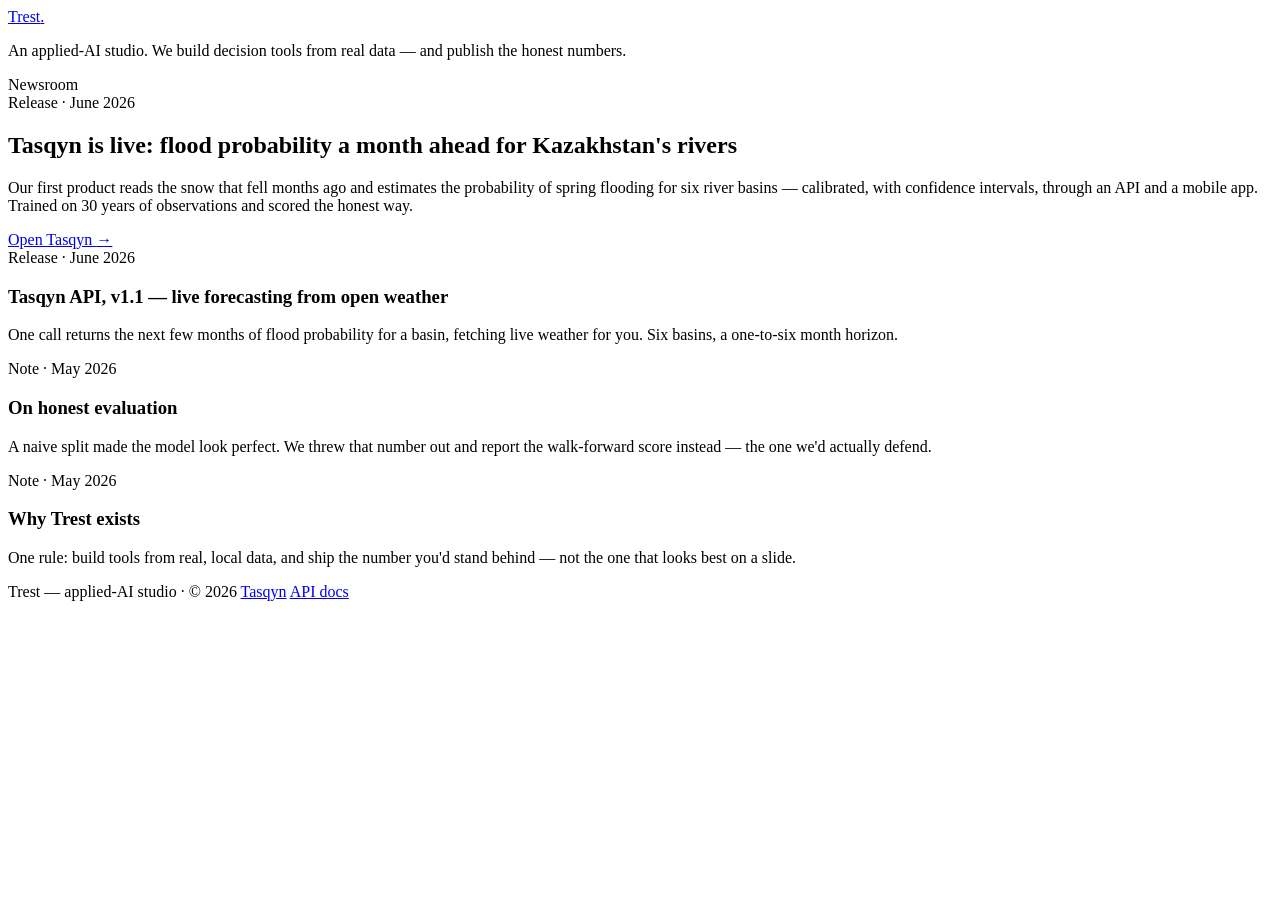
==== commit 8a96ffc1: "Add files via upload" ====
--- a/index.html
+++ b/index.html
@@ -1,317 +1,74 @@
 <!doctype html>
-<html lang="ru">
+<html lang="en">
 <head>
 <meta charset="utf-8" />
 <meta name="viewport" content="width=device-width, initial-scale=1" />
-<title>Представляем Tasqyn: прогноз паводков для рек Казахстана</title>
-<meta name="description" content="Анонс Tasqyn (FloodCast): модель прогноза месячной вероятности паводка для снеготаянных рек Казахстана. XGBoost, честная walk-forward валидация (ROC-AUC 0.91), переоткрытый механизм снеготаяния, API и мобильное приложение." />
-<link rel="icon" href="assets/icon.svg" />
+<title>Trest</title>
+<meta name="description" content="Trest is an applied-AI studio building decision tools from real, local data. Latest: Tasqyn — month-ahead flood forecasting for Kazakhstan's rivers — is live." />
+<link rel="icon" href="assets/trest-mark.svg" />
 <link rel="preconnect" href="https://fonts.googleapis.com" />
 <link rel="preconnect" href="https://fonts.gstatic.com" crossorigin />
-<link href="https://fonts.googleapis.com/css2?family=Newsreader:ital,opsz,wght@0,6..72,400;0,6..72,500;0,6..72,600;1,6..72,400;1,6..72,500&family=Hanken+Grotesk:wght@400;500;600;700&family=IBM+Plex+Mono:wght@400;500;600&display=swap" rel="stylesheet" />
-<link rel="stylesheet" href="styles.css" />
+<link href="https://fonts.googleapis.com/css2?family=Fraunces:opsz,wght@9..144,400;9..144,500;9..144,600&family=Schibsted+Grotesk:wght@400;500;600&family=JetBrains+Mono:wght@400;500&display=swap" rel="stylesheet" />
+<link rel="stylesheet" href="trest.css" />
 </head>
 <body>
 
-<!-- fixed site-wide video background -->
-<div class="site-bg" aria-hidden="true">
-  <video class="bg-video" autoplay muted loop playsinline poster="assets/logo.png">
-    <source src="assets/flood-bg.mp4" type="video/mp4" />
-  </video>
-  <div class="bg-veil"></div>
-</div>
-
-<!-- NAV -->
-<nav id="nav">
-  <div class="wrap">
-    <a class="brand" href="#top" aria-label="Tasqyn">
-      <svg class="logo" viewBox="0 0 178 36" role="img" aria-label="Tasqyn">
-        <defs><linearGradient id="lgm" x1="0" y1="0" x2="1" y2="1"><stop offset="0" stop-color="#0ea5e9"/><stop offset="1" stop-color="#1e3a8a"/></linearGradient></defs>
-        <rect x="2" y="3" width="30" height="30" rx="9" fill="url(#lgm)"/>
-        <path d="M8.5 21 q4.5 -6.5 9 0 q4.5 6.5 9 0" stroke="#eaf7ff" stroke-width="2.6" fill="none" stroke-linecap="round"/>
-        <path d="M8.5 15.5 q4.5 -6.5 9 0 q4.5 6.5 9 0" stroke="#bfe6fb" stroke-width="2.4" fill="none" stroke-linecap="round" opacity=".9"/>
-        <text x="43" y="26" class="wordmark" fill="currentColor">Tasqyn</text>
-      </svg>
-    </a>
-    <div class="navlinks">
-      <a href="#problem" data-en="Problem">Проблема</a>
-      <a href="#model" data-en="Model">Модель</a>
-      <a href="#results" data-en="Results">Результаты</a>
-      <a href="#map" data-en="Data">Данные</a>
-      <a href="#app" data-en="App">Приложение</a>
-      <button class="lang-toggle" id="langToggle" aria-label="Switch language">EN</button>
-    </div>
-  </div>
-</nav>
-
-<!-- MASTHEAD / announcement header (over video) -->
-<header class="lead" id="top">
-  <div class="wrap lead-inner">
-    <h1 data-en="Introducing Tasqyn">Представляем Tasqyn</h1>
-    <p class="dek" data-en="Tasqyn estimates the <b>probability of flooding a month ahead</b> for rivers in Kazakhstan that flood in spring when the snow melts. Inside: 30 years of real observations, honest validation, an API and a mobile app.">Tasqyn оценивает <b>вероятность паводка на месяц вперёд</b> для рек Казахстана, которые весной разливаются от таяния снега. Внутри 30 лет реальных наблюдений, честная проверка модели, API и мобильное приложение.</p>
+<!-- header: just the wordmark, top-left -->
+<header class="top">
+  <div class="row">
+    <a class="wordmark" href="/" aria-label="Trest">Trest<span class="dot">.</span></a>
   </div>
 </header>
 
-<main class="article">
+<main>
+  <p class="intro rv">An applied-AI studio. <span class="q">We build decision tools from real data — and publish the honest numbers.</span></p>
 
-  <!-- LEAD paragraph -->
-  <section class="prose" id="intro">
-    <p class="lead-para" data-en="Every spring the Ishim (Esil) and nearby rivers flood as the winter snow melts. The 2024 floods were among the worst in decades, with mass evacuations across Northern Kazakhstan. <b>But the signal is there early: the snow that fell months before the flood. Tasqyn reads it and warns people while there is still time to prepare.</b>">Каждую весну Ишим (Есиль) и соседние реки разливаются, когда тает зимний снег. Паводки 2024 года стали одними из сильнейших за десятилетия, людей массово эвакуировали по всему Северному Казахстану. <b>А ведь сигнал есть заранее: это снег, который выпал за несколько месяцев до паводка. Tasqyn читает его и предупреждает, пока ещё есть время подготовиться.</b></p>
-  </section>
+  <div class="label rv">Newsroom</div>
 
-  <!-- FACTS strip -->
-  <section class="facts" id="facts">
-    <div class="fact"><div class="fn">0.91</div><div class="fl" data-en="ROC-AUC, honest walk-forward validation">ROC-AUC, честная walk-forward валидация</div></div>
-    <div class="fact"><div class="fn">30</div><div class="fl" data-en="years of observations (1995–2024)">лет наблюдений (1995–2024)</div></div>
-    <div class="fact"><div class="fn">329</div><div class="fl" data-en="months in the gauge record">месяцев в ряду наблюдений</div></div>
-    <div class="fact"><div class="fn">47</div><div class="fl" data-en="leakage-free features">признаков без утечек</div></div>
-    <div class="fact"><div class="fn">10/14</div><div class="fl" data-en="floods caught, 1 false alarm in 70 months">паводков поймано, 1 ложная тревога на 70 мес.</div></div>
-    <div class="fact"><div class="fn">6</div><div class="fl" data-en="river basins covered">речных бассейнов</div></div>
-  </section>
+  <div class="news">
 
-  <!-- PROBLEM -->
-  <section class="prose" id="problem">
-    <h2 data-en="The problem">Проблема</h2>
-    <p data-en="On these rivers, when the flood will come is largely clear months ahead: it comes down to how much snow fell over winter. That signal exists long before the danger. Yet official warnings often arrive only when the water is already rising. An extra month changes what families and emergency services can manage.">Когда на этих реках начнётся паводок, во многом понятно уже за месяцы: всё решает, сколько снега выпало за зиму. Этот сигнал есть задолго до самой опасности. Но официальные предупреждения часто приходят, только когда вода уже поднимается. А лишний месяц в запасе сильно меняет то, что успеют сделать семьи и спасатели.</p>
-    <p data-en="We build Tasqyn for the people who live along these rivers. They need a clear probability of flooding for the months ahead, not a report after the fact.">Мы делаем Tasqyn для людей, которые живут вдоль этих рек. Им нужна понятная вероятность паводка на ближайшие месяцы, а не отчёт задним числом.</p>
-  </section>
+    <!-- lead: Tasqyn release -->
+    <article class="item lead link rv" data-href="tasqyn/">
+      <div class="meta"><span class="rel">Release</span> · <span class="k">June 2026</span></div>
+      <h2>Tasqyn is live: flood probability a month ahead for Kazakhstan's rivers</h2>
+      <p>Our first product reads the snow that fell months ago and estimates the probability of spring
+        flooding for six river basins — calibrated, with confidence intervals, through an API and a mobile
+        app. Trained on 30 years of observations and scored the honest way.</p>
+      <a class="more" href="tasqyn/">Open Tasqyn <span class="arr">→</span></a>
+    </article>
 
-  <!-- MAP + DATA -->
-  <section id="map">
-    <div class="prose">
-      <h2 data-en="The observation network">Наблюдательная сеть</h2>
-      <p data-en="Six snowmelt basins across Northern Kazakhstan. Each point on the map is a gauge, and its colour shows the water level against the seasonal norm. Pick a station to see its observations and hydrograph.">Шесть бассейнов снеготаяния по Северному Казахстану. Каждая точка на карте это гидропост, а его цвет показывает уровень воды относительно сезонной нормы. Выберите станцию, чтобы увидеть наблюдения и гидрограф.</p>
-    </div>
-    <div class="map-grid">
-      <div class="map-panel">
-        <div class="map-toolbar">
-          <span class="legend"><i class="sw" data-s="normal"></i><span data-en="normal">норма</span></span>
-          <span class="legend"><i class="sw" data-s="elevated"></i><span data-en="elevated">повышенный</span></span>
-          <span class="legend"><i class="sw" data-s="high"></i><span data-en="high">высокий</span></span>
-          <span class="legend"><i class="sw" data-s="low"></i><span data-en="low">низкий</span></span>
-        </div>
-        <svg id="mapSvg" viewBox="0 0 800 560" preserveAspectRatio="xMidYMid meet" role="img" aria-label="Карта станций"></svg>
-        <div class="map-foot" data-en="projection by gauge coordinates · reference graticule">Проекция по координатам гидропостов · граф. сетка справочная</div>
-      </div>
-      <aside class="detail" id="detail"></aside>
-    </div>
-  </section>
+    <article class="item link rv" data-href="tasqyn/docs.html">
+      <div class="meta"><span class="rel">Release</span> · <span class="k">June 2026</span></div>
+      <h3>Tasqyn API, v1.1 — live forecasting from open weather</h3>
+      <p>One call returns the next few months of flood probability for a basin, fetching live weather for
+        you. Six basins, a one-to-six month horizon.</p>
+    </article>
 
-  <!-- HYDROGRAPH -->
-  <section id="hydrograph">
-    <div class="prose">
-      <h2 data-en="What the record shows">Что показывает ряд наблюдений</h2>
-      <p data-en="A continuous monthly record of the Ishim level at Petropavl from 1995 to 2022. This is the data the model learned from. Every spring shows the snowmelt peak, and in the big years the floods stand out at once.">Непрерывный месячный ряд уровня Ишима у Петропавла с 1995 по 2022 год. Именно на этих данных училась модель. Каждую весну виден пик от снеготаяния, а в крупные годы наводнения сразу бросаются в глаза.</p>
-    </div>
-    <div class="chart-card">
-      <div class="chart-controls">
-        <div class="seg" id="metricSeg">
-          <button data-metric="max" class="on" data-en="Max level">Макс. уровень</button>
-          <button data-metric="mean" data-en="Mean">Средний</button>
-        </div>
-        <div class="chart-meta" id="chartMeta"></div>
-      </div>
-      <div class="chart-wrap">
-        <svg id="chartSvg" viewBox="0 0 1100 420" preserveAspectRatio="none" aria-label="Гидрограф"></svg>
-        <div class="tooltip" id="chartTip" hidden></div>
-      </div>
-      <div class="chart-legend">
-        <span><i class="ln line"></i> <span data-en="water level">уровень воды</span></span>
-        <span><i class="ln thr"></i> <span data-en="flood threshold (~900 cm)">порог половодья (~900 см)</span></span>
-        <span><i class="ln peak"></i> <span data-en="spring peaks">весенние пики</span></span>
-      </div>
-    </div>
-  </section>
+    <article class="item link rv" data-href="tasqyn/index.html#model">
+      <div class="meta"><span class="k">Note</span> · <span class="k">May 2026</span></div>
+      <h3>On honest evaluation</h3>
+      <p>A naive split made the model look perfect. We threw that number out and report the walk-forward
+        score instead — the one we'd actually defend.</p>
+    </article>
 
-  <!-- MODEL -->
-  <section id="model">
-    <div class="prose">
-      <h2 data-en="How Tasqyn works">Как работает Tasqyn</h2>
-      <p data-en="This is an XGBoost classifier on 47 leakage-free features: lags, rolling statistics, differences, cyclical seasonality. The rolling windows are shifted by a month so the current month cannot peek at itself, and a separate test locks this in. Hyperparameters are tuned with RandomizedSearchCV on a TimeSeriesSplit. The class imbalance (floods are only about 6%) is handled explicitly.">Это классификатор XGBoost на 47 признаках без утечек: лаги, скользящие статистики, разности, циклическая сезонность. Скользящие окна сдвинуты на месяц, чтобы текущий месяц не подсматривал сам себя, и это закреплено отдельным тестом. Гиперпараметры подобраны через RandomizedSearchCV на TimeSeriesSplit. Дисбаланс классов (паводков всего около 6%) учтён явно.</p>
-      <p data-en="A word on honesty. On a naive split the model scores a ROC-AUC of 1.00, and that is suspicious. We do not present that number as a result. Instead we measure leave-one-year-out: the model is retrained for every test year and never sees the future.">Теперь про честность. На наивном сплите модель показывает ROC-AUC 1.00, и это подозрительно. Мы не выдаём такую цифру за результат. Вместо этого считаем по схеме leave-one-year-out: модель заново обучается для каждого тестового года и ни разу не видит будущее.</p>
-    </div>
+    <article class="item rv">
+      <div class="meta"><span class="k">Note</span> · <span class="k">May 2026</span></div>
+      <h3>Why Trest exists</h3>
+      <p>One rule: build tools from real, local data, and ship the number you'd stand behind — not the one
+        that looks best on a slide.</p>
+    </article>
 
-    <div class="verdicts row2">
-      <div class="verdict bad">
-        <div class="vh" data-en="Naive split · rejected">Наивный сплит · отклонён</div>
-        <div class="vbig">1.00</div>
-        <p data-en="12 test months and only 2 events. Statistically this means nothing. We keep it as a clear example of what not to trust.">12 тестовых месяцев и всего 2 события. Статистически это ничего не значит. Оставили как наглядный пример того, чему верить не стоит.</p>
-      </div>
-      <div class="verdict good">
-        <div class="vh" data-en="Walk-forward · honest score">Walk-forward · честная оценка</div>
-        <div class="vbig">0.91 <span>ROC-AUC</span></div>
-        <ul>
-          <li data-en="PR-AUC <b>0.72</b>">PR-AUC <b>0.72</b></li>
-          <li data-en="F1 (optimal) <b>0.80</b>">F1 (опт. порог) <b>0.80</b></li>
-          <li data-en="Recall <b>10 / 14 floods</b>">Recall <b>10 / 14 паводков</b></li>
-          <li data-en="False alarms <b>1 / 70 months</b>">Ложные тревоги <b>1 / 70 месяцев</b></li>
-        </ul>
-      </div>
-    </div>
-  </section>
-
-  <!-- SIGNAL -->
-  <section id="signal">
-    <div class="signal">
-      <div class="signal-stat">
-        <div class="sbig">0.53</div>
-        <div class="slbl" data-en="importance of <b>snow_cover_lag4</b><br/>(snowpack 4 months before the flood)">важность признака <b>snow_cover_lag4</b><br/>(снегозапас за 4 месяца до паводка)</div>
-      </div>
-      <p class="signal-note" data-en="Here is what really convinced us. We coded no hydrology into the model, yet it arrived at the key fact on its own: a spring flood depends most on the snow that fell about four months earlier. That is the well-known snowmelt mechanism. So the model caught a real cause, not random noise.">Вот что нас по-настоящему убедило. Мы не зашивали в модель никакой гидрологии, но она сама вышла на главное: сильнее всего на весенний паводок влияет снег, выпавший примерно за четыре месяца до него. Это и есть известный механизм снеготаяния. Значит, модель ухватила реальную причину, а не случайный шум в данных.</p>
-      <div class="bars" id="featBars">
-        <div class="bar"><span class="bn" data-en="snow_cover · lag 4mo">snow_cover · лаг 4 мес.</span><span class="track"><i class="fill" data-w="100"></i></span><span class="bp">.525</span></div>
-        <div class="bar"><span class="bn" data-en="temperature · lag 3mo">temperature · лаг 3 мес.</span><span class="track"><i class="fill" data-w="67"></i></span><span class="bp">.350</span></div>
-        <div class="bar"><span class="bn" data-en="river_level · roll 3mo">river_level · скольз. 3 мес.</span><span class="track"><i class="fill" data-w="10"></i></span><span class="bp">.050</span></div>
-        <div class="bar"><span class="bn" data-en="river_level_max · lag 6mo">river_level_max · лаг 6 мес.</span><span class="track"><i class="fill" data-w="6"></i></span><span class="bp">.032</span></div>
-        <div class="bar"><span class="bn" data-en="snow_cover · sum 3mo">snow_cover · сумма 3 мес.</span><span class="track"><i class="fill" data-w="4"></i></span><span class="bp">.018</span></div>
-      </div>
-    </div>
-  </section>
-
-  <!-- RESULTS gallery -->
-  <section id="results">
-    <div class="prose">
-      <h2 data-en="The results as they are">Результаты как есть</h2>
-      <p data-en="Real figures from the project (<span class='mono'>docs/figures/</span>). Switch tabs to change the figure, and click a figure to look closer.">Реальные графики из проекта (<span class="mono">docs/figures/</span>). Переключайте вкладки, а чтобы рассмотреть поближе, нажмите на сам график.</p>
-    </div>
-    <div class="gallery">
-      <div class="gtabs" id="gtabs"></div>
-      <figure class="gstage">
-        <img id="gImg" src="assets/timeline_probability.png" alt="" />
-        <figcaption id="gCap"></figcaption>
-      </figure>
-    </div>
-  </section>
-
-  <!-- APP -->
-  <section id="app">
-    <div class="prose">
-      <h2 data-en="The Tasqyn app">Приложение Tasqyn</h2>
-      <p data-en="The forecast does not live in a notebook, it lives on a phone. The app (Expo / React&nbsp;Native) has a per-basin risk map, a 1–3 month forecast with a confidence interval, push alerts when risk is high, history and an offline mode. Every number comes from the model through the API.">Прогноз живёт не в ноутбуке, а в телефоне. В приложении (Expo / React&nbsp;Native) есть карта риска по бассейнам, прогноз на 1–3 месяца с доверительным интервалом, пуши при высоком риске, история и офлайн-режим. Все цифры приходят из модели через API.</p>
-    </div>
-    <div class="phones">
-      <div class="phone">
-        <div class="screen"><div class="bar"><span class="dot-cam"></span></div>
-          <div class="app-head"><div class="app-title" data-en="Risk map">Карта риска</div><div class="app-sub" data-en="peak risk · 3 months">пиковый риск · 3 месяца</div></div>
-          <div class="map-mock">
-            <span class="pin high" style="left:36%;top:30%">78</span>
-            <span class="pin amber" style="left:62%;top:48%">41</span>
-            <span class="pin high" style="left:28%;top:60%">71</span>
-            <span class="pin safe" style="left:74%;top:28%">12</span>
-            <span class="pin amber" style="left:54%;top:70%">38</span>
-          </div>
-          <div class="tabbar"><span class="t on" data-en="Map">Карта</span><span class="t" data-en="Forecast">Прогноз</span><span class="t" data-en="History">История</span><span class="t" data-en="More">Ещё</span></div>
-        </div>
-      </div>
-      <div class="phone">
-        <div class="screen"><div class="bar"><span class="dot-cam"></span></div>
-          <div class="app-head grad"><div class="app-title">Петропавл</div><div class="app-sub" data-en="Ishim (Esil)">Ишим (Есиль)</div></div>
-          <div class="app-body">
-            <div class="pill-row"><b class="on">Петропавл</b><b data-en="Astana">Астана</b><b data-en="Oral">Орал</b></div>
-            <div class="gauge-mock">
-              <svg width="150" height="150" viewBox="0 0 150 150">
-                <circle cx="75" cy="75" r="62" fill="none" stroke="#e3edf2" stroke-width="11"/>
-                <circle cx="75" cy="75" r="62" fill="none" stroke="#d2452c" stroke-width="11" stroke-linecap="round"
-                        stroke-dasharray="389.6" stroke-dashoffset="85.7" transform="rotate(-90 75 75)"/>
-              </svg>
-              <div class="gv">78%</div>
-            </div>
-            <div class="ci-line" data-en="90% CI 55–93% · HIGH RISK">90% ДИ 55–93% · РИСК ВЫСОКИЙ</div>
-            <div class="frow"><span data-en="Apr 2027">Апр 2027</span><span class="fp high">78%</span><i class="ft"><b style="width:78%;background:#d2452c"></b></i></div>
-            <div class="frow"><span data-en="Mar 2027">Мар 2027</span><span class="fp amber">44%</span><i class="ft"><b style="width:44%;background:#e0a020"></b></i></div>
-            <div class="frow"><span data-en="May 2027">Май 2027</span><span class="fp amber">36%</span><i class="ft"><b style="width:36%;background:#e0a020"></b></i></div>
-          </div>
-          <div class="tabbar"><span class="t" data-en="Map">Карта</span><span class="t on" data-en="Forecast">Прогноз</span><span class="t" data-en="History">История</span><span class="t" data-en="More">Ещё</span></div>
-        </div>
-      </div>
-      <div class="phone">
-        <div class="screen"><div class="bar"><span class="dot-cam"></span></div>
-          <div class="app-head"><div class="app-title" data-en="History">История</div><div class="app-sub" data-en="saved forecasts">сохранённые прогнозы</div></div>
-          <div class="app-body">
-            <div class="hrow"><span data-en="Apr 2027 · Petropavl">Апр 2027 · Петропавл</span><span class="fp high">78%</span></div>
-            <div class="hrow"><span data-en="Apr 2027 · Atbasar">Апр 2027 · Атбасар</span><span class="fp high">71%</span></div>
-            <div class="hrow"><span data-en="Mar 2027 · Astana">Мар 2027 · Астана</span><span class="fp amber">41%</span></div>
-            <div class="hrow"><span data-en="Apr 2027 · Oral">Апр 2027 · Орал</span><span class="fp amber">49%</span></div>
-            <div class="hrow"><span data-en="May 2027 · Kurgan">Май 2027 · Курган</span><span class="fp safe">12%</span></div>
-          </div>
-          <div class="tabbar"><span class="t" data-en="Map">Карта</span><span class="t" data-en="Forecast">Прогноз</span><span class="t on" data-en="History">История</span><span class="t" data-en="More">Ещё</span></div>
-        </div>
-      </div>
-    </div>
-  </section>
-
-  <!-- FLOODS -->
-  <section id="floods">
-    <div class="prose">
-      <h2 data-en="When the river breaks its banks">Когда река выходит из берегов</h2>
-      <p data-en="The rivers of Northern Kazakhstan flood almost every spring as the winter snow melts. Below you can see what the observations say and the biggest floods the region has had.">Реки Северного Казахстана разливаются почти каждую весну, когда тает зимний снег. Ниже видно, что говорят данные наблюдений и какие в регионе были крупные паводки.</p>
-    </div>
-    <div class="flood-grid">
-      <div class="flood-stat">
-        <div class="fbig" id="fYears"></div>
-        <div class="flbl" data-en="years with floods above threshold (data 1995–2022)">лет с половодьем выше порога (по данным 1995–2022)</div>
-      </div>
-      <div class="unified">
-        <div class="u-item">
-          <h3 data-en="Spring 2024: the worst in decades">Весна 2024: сильнейшее за десятилетия</h3>
-          <p data-en="The Ishim, the Zhabay at Atbasar, the Tobol and the Ural all overflowed. People were evacuated en masse across Northern Kazakhstan. The Ural at Oral and the Zhabay at Atbasar were hit hardest.">Тогда разлились Ишим, Жабай у Атбасара, Тобол и Урал. Людей массово эвакуировали по всему Северному Казахстану. Сильнее всего досталось Уралу у Орала и Жабаю у Атбасара.</p>
-        </div>
-        <div class="u-item">
-          <h3 data-en="It comes down to snowmelt">Дело в снеготаянии</h3>
-          <p data-en="How big a flood is and when it comes depend on the winter snowpack. In the data the river level shoots up in March to May, exactly as the snow disappears. The model's feature importances show the same thing.">Сила и сроки паводка зависят от того, сколько за зиму накопилось снега. В данных уровень реки резко идёт вверх в марте–мае, как раз когда сходит снег. То же самое показывает и важность признаков в модели.</p>
-        </div>
-      </div>
-    </div>
-    <div class="floodyears" id="floodYears"></div>
-  </section>
-
-  <!-- AVAILABILITY + LIMITATIONS -->
-  <section id="availability">
-    <div class="prose">
-      <h2 data-en="Availability and honest limits">Доступность и честные ограничения</h2>
-    </div>
-    <div class="unified wide">
-      <div class="u-item">
-        <h3 data-en="Everything is open">Всё открыто</h3>
-        <p data-en="There is a FastAPI service (<span class='mono'>/predict</span>, <span class='mono'>/forecast/live</span>, <span class='mono'>/basins</span>) and the Tasqyn app. Live weather comes from the open Open-Meteo ERA5 archive, with no API key.">Есть FastAPI-сервис (<span class="mono">/predict</span>, <span class="mono">/forecast/live</span>, <span class="mono">/basins</span>) и приложение Tasqyn. Свежую погоду берём из открытого архива Open-Meteo ERA5, без всякого API-ключа.</p>
-      </div>
-      <div class="u-item">
-        <h3 data-en="Calibrated and bounded">Калибровка и границы</h3>
-        <p data-en="Isotonic calibration on out-of-sample scores and a 15-model bootstrap give a 90% prediction interval. If live inputs fall outside the training range, the forecast is flagged as indicative.">Изотоническая калибровка на out-of-sample оценках и бутстрап из 15 моделей дают 90% интервал. Если входные данные выходят за обучающий диапазон, прогноз помечается как ориентировочный.</p>
-      </div>
-      <div class="u-item">
-        <h3 data-en="What we don't claim">Чего мы не утверждаем</h3>
-        <p data-en="A small positive class, label noise and a one-basin training anchor mean non-anchor basins are scored by transfer and marked indicative. We report the honest number, not the perfect one.">Малый положительный класс, шум в метках и обучение на одном опорном бассейне: остальные посты оцениваются переносом и помечаются ориентировочными. Мы приводим честное число, а не идеальное.</p>
-      </div>
-    </div>
-  </section>
-
+  </div>
 </main>
 
 <footer>
-  <div class="wrap">
-    <div class="brand foot">
-      <svg class="logo" viewBox="0 0 178 36" role="img" aria-label="Tasqyn">
-        <defs><linearGradient id="lgmf" x1="0" y1="0" x2="1" y2="1"><stop offset="0" stop-color="#0ea5e9"/><stop offset="1" stop-color="#1e3a8a"/></linearGradient></defs>
-        <rect x="2" y="3" width="30" height="30" rx="9" fill="url(#lgmf)"/>
-        <path d="M8.5 21 q4.5 -6.5 9 0 q4.5 6.5 9 0" stroke="#eaf7ff" stroke-width="2.6" fill="none" stroke-linecap="round"/>
-        <path d="M8.5 15.5 q4.5 -6.5 9 0 q4.5 6.5 9 0" stroke="#bfe6fb" stroke-width="2.4" fill="none" stroke-linecap="round" opacity=".9"/>
-        <text x="43" y="26" class="wordmark" fill="currentColor">Tasqyn</text>
-      </svg>
-    </div>
-    <div class="tagline" data-en="Flood forecasting for the people who live along these rivers.">Прогноз паводков для людей, живущих вдоль этих рек.</div>
-    <div class="meta" data-en="FloodCast · flood-forecasting model · Ishim (Esil) river basin<br/>observations 1995–2024 · Northern Kazakhstan">FloodCast · модель прогноза паводков · бассейн реки Ишим (Есиль)<br/>данные наблюдений 1995–2024 · Северный Казахстан</div>
-  </div>
+  <span class="who">Trest — applied-AI studio · © 2026</span>
+  <span class="links">
+    <a href="tasqyn/">Tasqyn</a>
+    <a href="tasqyn/docs.html">API docs</a>
+  </span>
 </footer>
 
-<!-- lightbox -->
-<div class="lightbox" id="lightbox" hidden>
-  <button class="lb-close" id="lbClose" aria-label="Закрыть">✕</button>
-  <img id="lbImg" src="" alt="" />
-  <div class="lb-cap" id="lbCap"></div>
-</div>
-
-<script src="data.js"></script>
-<script src="app.js"></script>
+<script src="trest.js"></script>
 </body>
 </html>
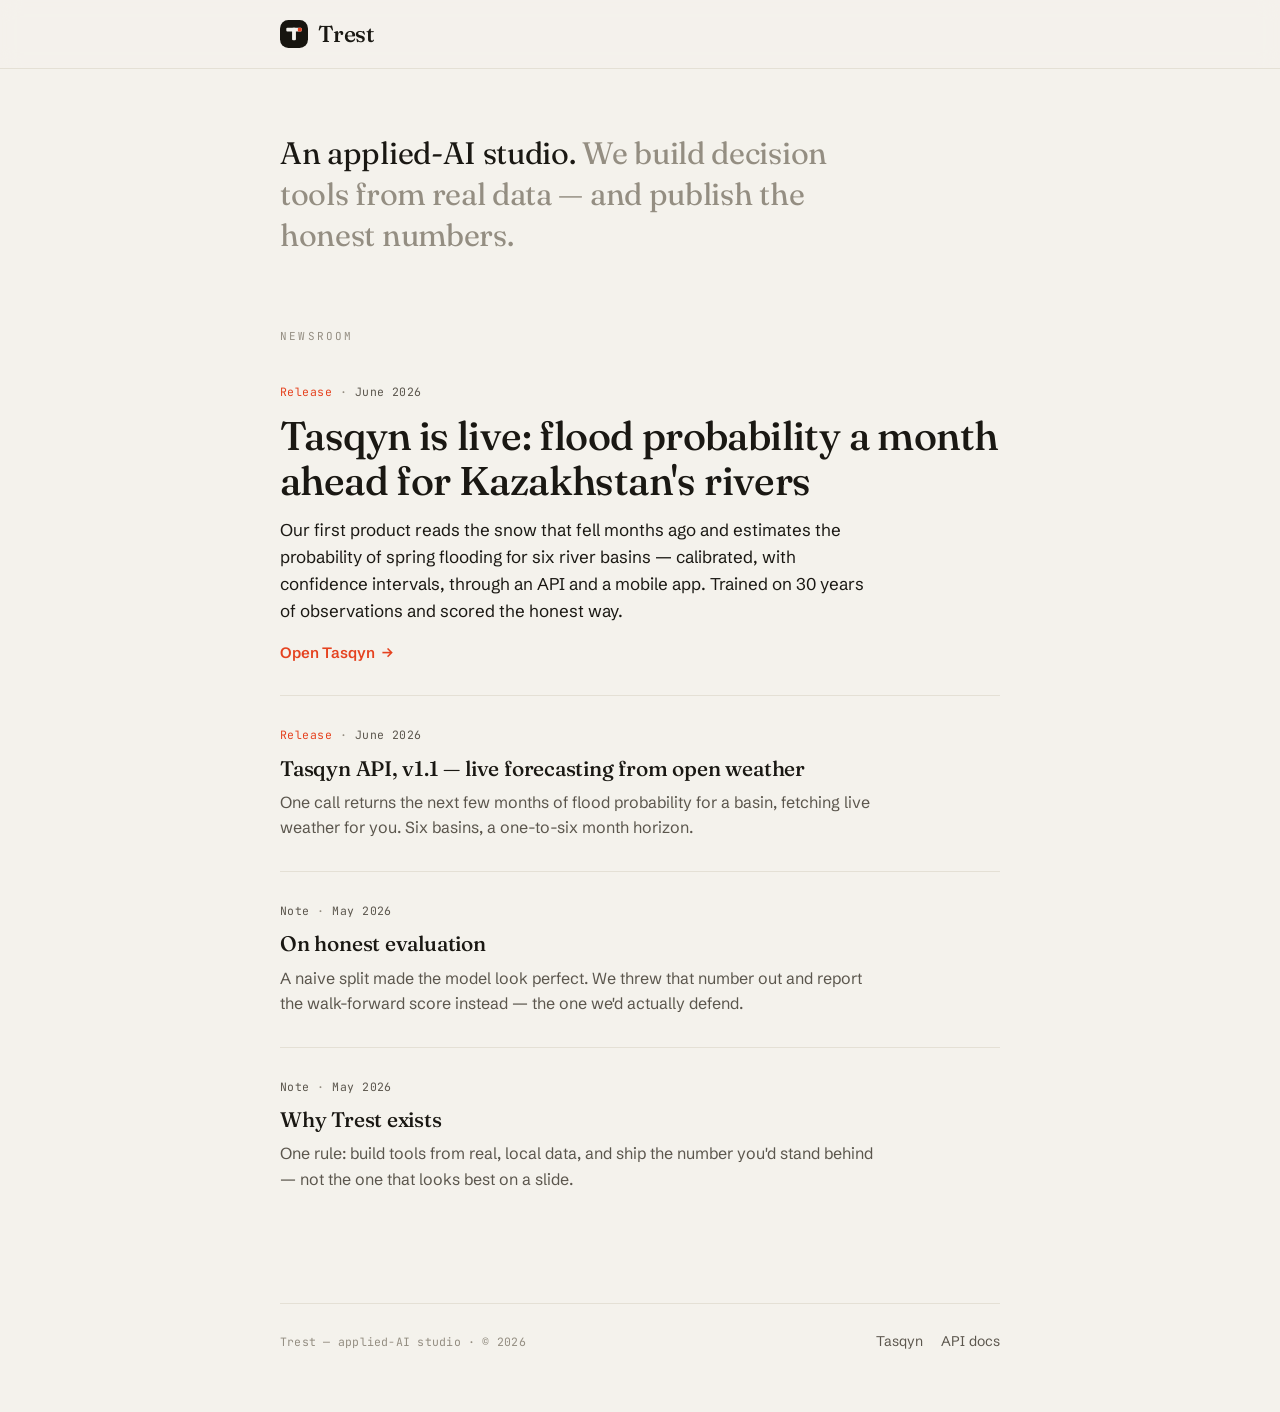
==== commit 9d870dc4: "Add files via upload" ====
--- a/index.html
+++ b/index.html
@@ -16,7 +16,15 @@
 <!-- header: just the wordmark, top-left -->
 <header class="top">
   <div class="row">
-    <a class="wordmark" href="/" aria-label="Trest">Trest<span class="dot">.</span></a>
+    <a class="wordmark" href="/" aria-label="Trest">
+      <svg class="mark" viewBox="0 0 40 40" role="img" aria-label="Trest">
+        <rect x="0" y="0" width="40" height="40" rx="12" fill="#17150f"/>
+        <rect x="9" y="11" width="22" height="5.5" rx="1.6" fill="#f4f2ec"/>
+        <rect x="17.25" y="11" width="5.5" height="18" rx="1.6" fill="#f4f2ec"/>
+        <rect x="25.5" y="11" width="5.5" height="5.5" rx="1.6" fill="#e5421f"/>
+      </svg>
+      <span class="wm-text">Trest</span>
+    </a>
   </div>
 </header>
 
--- a/trest.css
+++ b/trest.css
@@ -0,0 +1,87 @@
+/* ============================================================
+   TREST — applied-AI studio. Minimal editorial newsroom.
+   One column, one accent, no chrome. A website, not a console.
+   ============================================================ */
+:root{
+  --paper:#f4f2ec;
+  --ink:#1a1813;
+  --ink-2:#5b564d;
+  --muted:#948e82;
+  --line:#e4e0d5;
+  --line-2:#d8d3c6;
+  --accent:#e5421f;
+
+  --display:"Fraunces",Georgia,serif;
+  --sans:"Schibsted Grotesk",system-ui,sans-serif;
+  --mono:"JetBrains Mono",ui-monospace,monospace;
+}
+
+*{box-sizing:border-box}
+html{scroll-behavior:smooth}
+body{
+  margin:0;background:var(--paper);color:var(--ink);
+  font-family:var(--sans);line-height:1.6;-webkit-font-smoothing:antialiased;
+}
+a{color:inherit;text-decoration:none}
+
+/* ---- header: just the wordmark, top-left ---- */
+.top{position:sticky;top:0;z-index:20;background:rgba(244,242,236,.86);
+  backdrop-filter:blur(10px);border-bottom:1px solid var(--line)}
+.top .row{width:min(720px,90vw);margin:0 auto;height:68px;display:flex;align-items:center}
+.wordmark{display:inline-flex;align-items:center;gap:10px;color:var(--ink)}
+.wordmark .mark{width:28px;height:28px;display:block;flex:none}
+.wordmark .wm-text{font-family:var(--display);font-optical-sizing:auto;font-weight:500;
+  font-size:23px;letter-spacing:-.01em}
+
+/* ---- main column ---- */
+main{width:min(720px,90vw);margin:0 auto;padding:64px 0 0}
+
+.intro{font-family:var(--display);font-optical-sizing:auto;font-weight:400;
+  font-size:clamp(23px,3.4vw,31px);line-height:1.32;letter-spacing:-.01em;
+  color:var(--ink);max-width:20em;margin:0 0 8px}
+.intro .q{color:var(--muted)}
+.sub{font-size:15.5px;color:var(--ink-2);margin:0;max-width:46ch}
+
+.label{font-family:var(--mono);font-size:11px;letter-spacing:.2em;text-transform:uppercase;
+  color:var(--muted);margin:72px 0 4px}
+
+/* ---- news list (plain text, no boxes) ---- */
+.news{margin-top:8px}
+.item{padding:30px 0;border-top:1px solid var(--line)}
+.item:first-of-type{border-top:0}
+.item.link{cursor:pointer}
+.meta{font-family:var(--mono);font-size:11.5px;letter-spacing:.04em;color:var(--muted);margin-bottom:11px}
+.meta .k{color:var(--ink-2)}
+.meta .rel{color:var(--accent)}
+.item h2{font-family:var(--display);font-optical-sizing:auto;font-weight:500;
+  font-size:clamp(24px,3.6vw,33px);line-height:1.14;letter-spacing:-.015em;color:var(--ink);margin:0 0 12px}
+.item h3{font-family:var(--display);font-optical-sizing:auto;font-weight:500;
+  font-size:21px;line-height:1.2;letter-spacing:-.01em;color:var(--ink);margin:0 0 9px;transition:color .15s}
+.item.link:hover h3{color:var(--accent)}
+.item p{margin:0;color:var(--ink-2);font-size:16px;max-width:60ch}
+.item .more{display:inline-flex;align-items:center;gap:7px;margin-top:16px;
+  font-weight:600;font-size:15px;color:var(--accent)}
+.item .more .arr{transition:transform .18s}
+.item .more:hover .arr,.item.link:hover .more .arr{transform:translateX(4px)}
+.item.lead h2{font-size:clamp(27px,4.6vw,40px)}
+.item.lead p{font-size:17px;color:var(--ink)}
+
+/* ---- footer ---- */
+footer{width:min(720px,90vw);margin:80px auto 0;border-top:1px solid var(--line);
+  padding:26px 0 60px;display:flex;align-items:baseline;justify-content:space-between;gap:16px;flex-wrap:wrap}
+footer .who{font-family:var(--mono);font-size:11.5px;color:var(--muted);letter-spacing:.02em}
+footer .links{display:flex;gap:18px;font-size:14px;color:var(--ink-2)}
+footer .links a{position:relative}
+footer .links a:hover{color:var(--accent)}
+
+/* ---- reveal ---- */
+.rv{opacity:0;transform:translateY(14px);transition:opacity .6s cubic-bezier(.2,.7,.2,1),transform .6s cubic-bezier(.2,.7,.2,1)}
+.rv.in{opacity:1;transform:none}
+@media(prefers-reduced-motion:reduce){.rv{opacity:1;transform:none}}
+
+@media(max-width:560px){
+  .top .row{height:60px}
+  main{padding-top:44px}
+  .label{margin-top:54px}
+  .item{padding:26px 0}
+}
